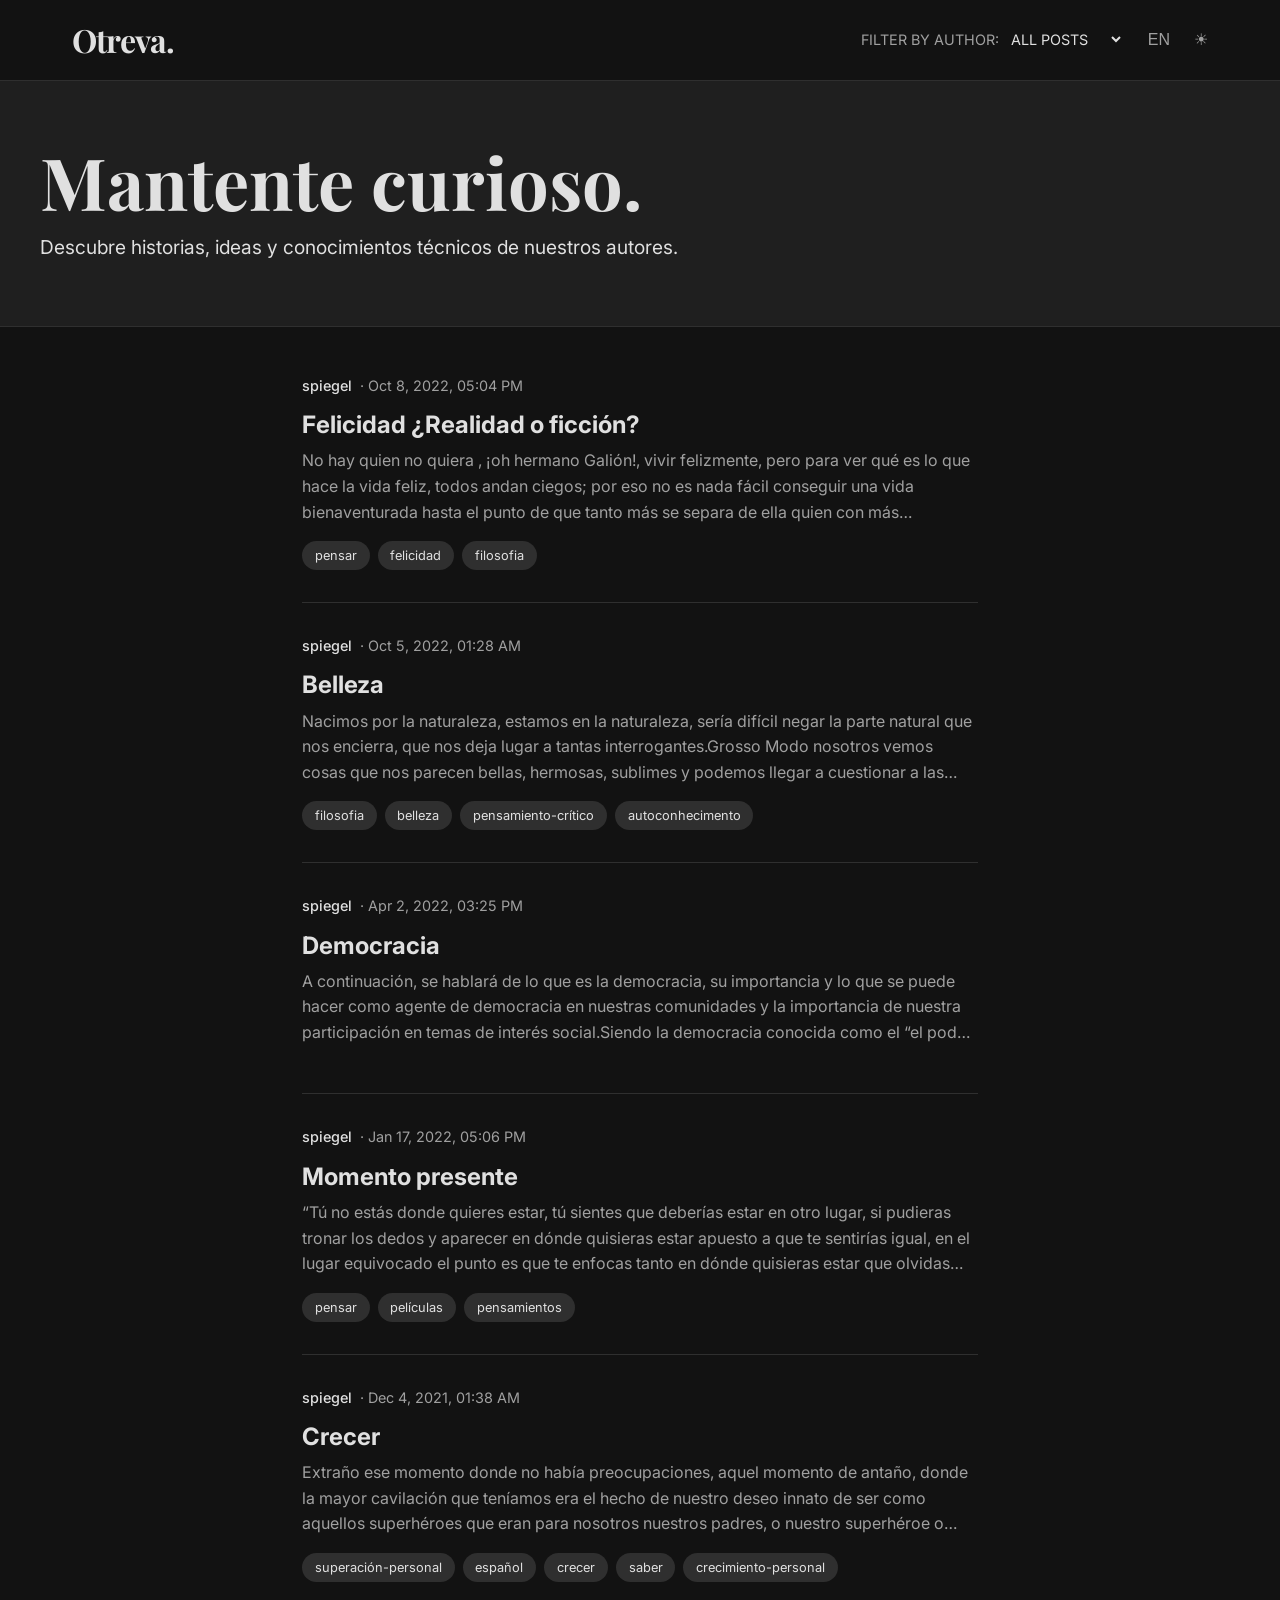
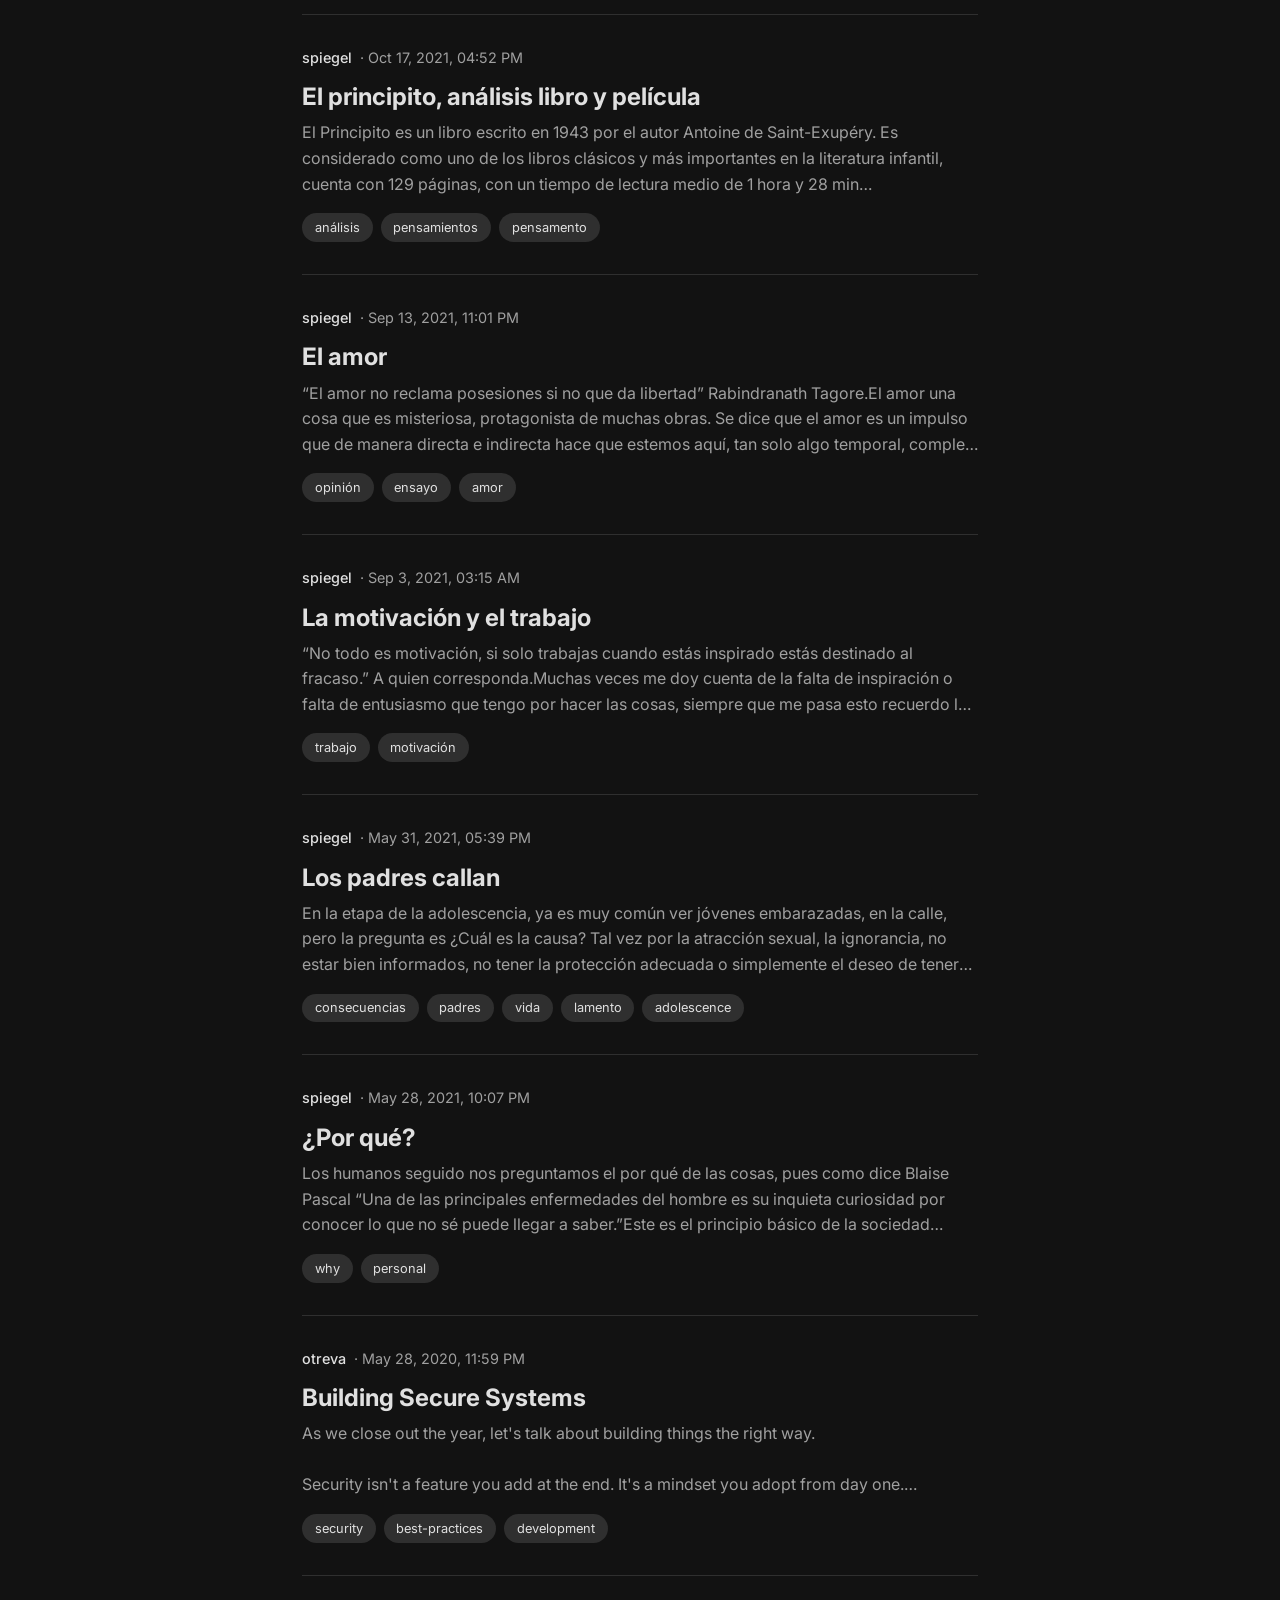
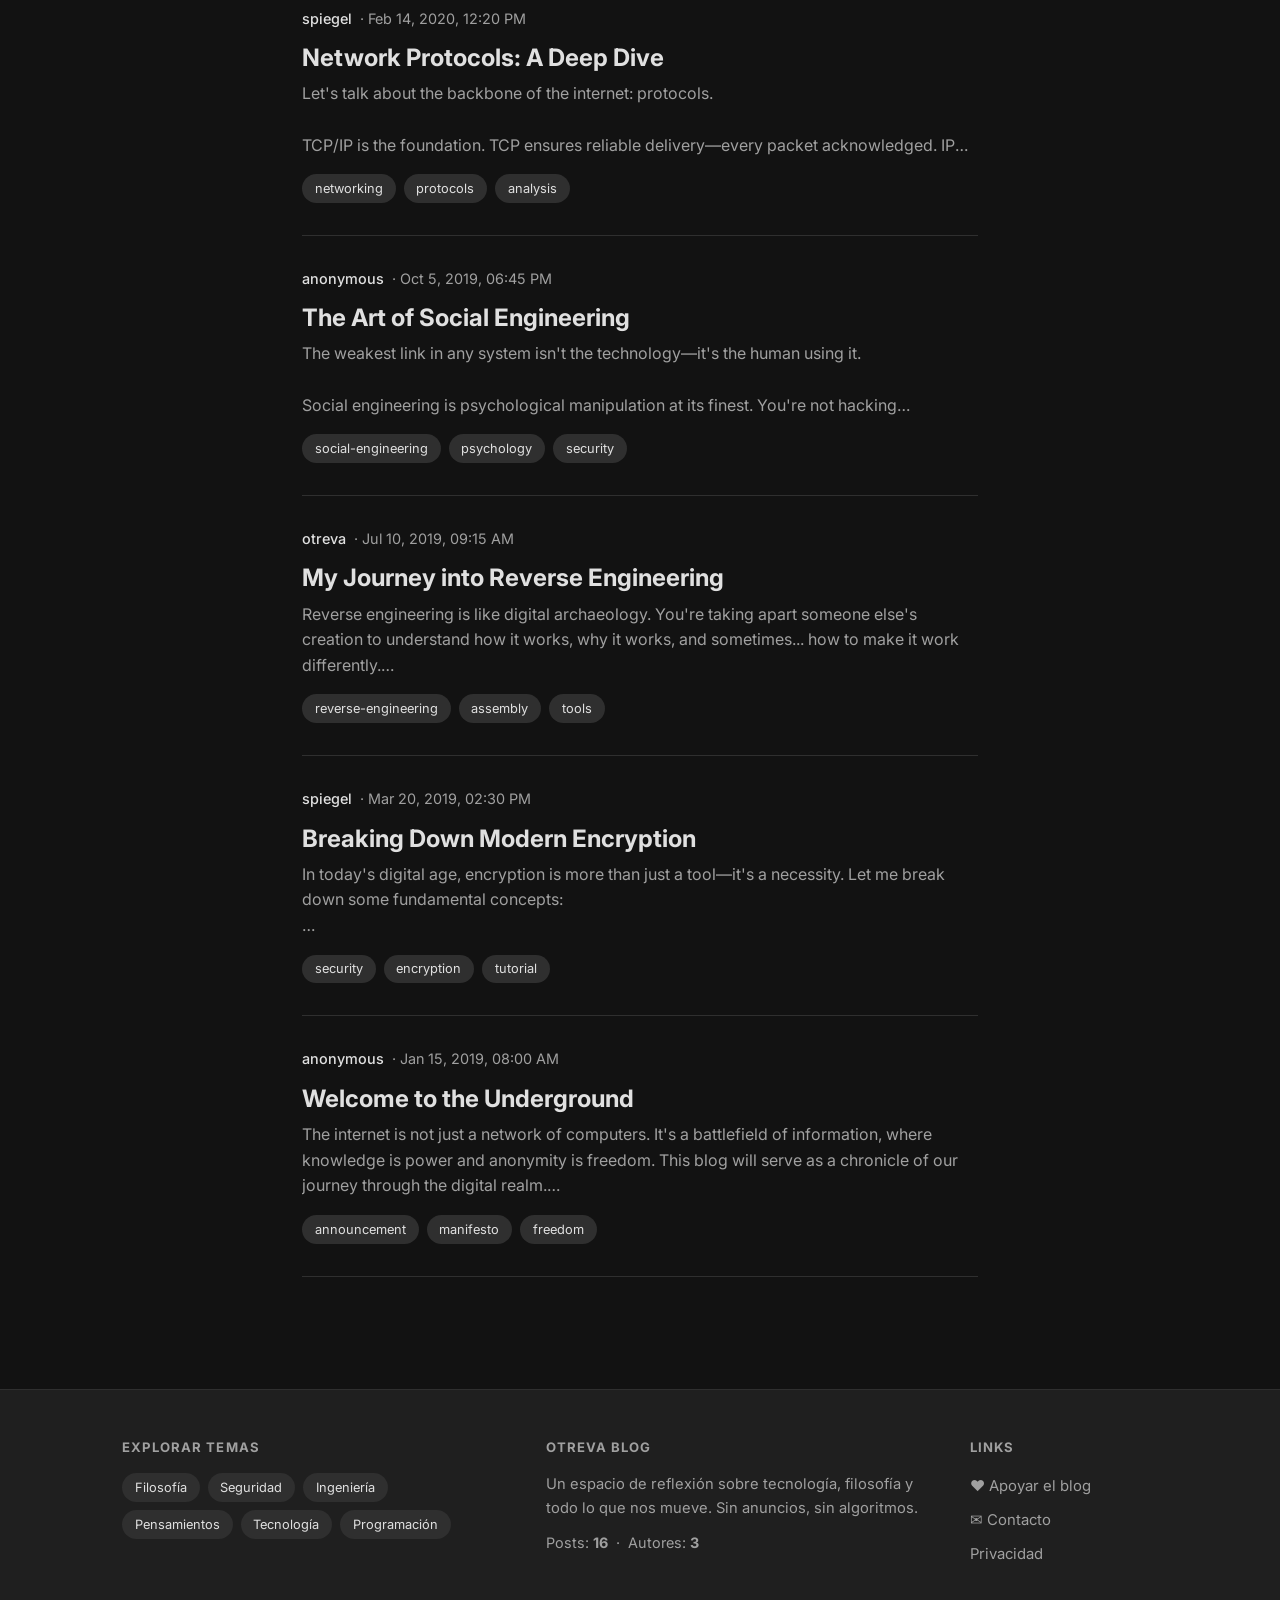
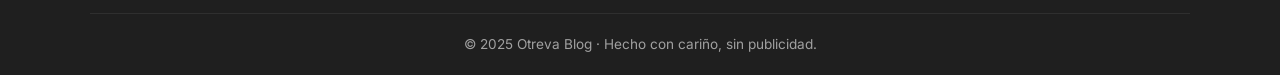
==== index.html @ 94872d6e "feat: footer layout, justify text, fix post 10 title, responsive" ====
<!DOCTYPE html>
<html lang="es" data-theme="light">
<head>
    <meta charset="UTF-8">
    <meta name="viewport" content="width=device-width, initial-scale=1.0">
    <meta name="description" content="Otreva Blog - Perspectivas sobre tecnología y filosofía">
    <title>Otreva Blog</title>
    <link rel="stylesheet" href="style.css">
    <link rel="preconnect" href="https://fonts.googleapis.com">
    <link rel="preconnect" href="https://fonts.gstatic.com" crossorigin>
    <link href="https://fonts.googleapis.com/css2?family=Inter:wght@300;400;500;600;700&family=Playfair+Display:wght@700&display=swap" rel="stylesheet">
</head>
<body>
    <!-- Header -->
    <header class="medium-header">
        <div class="header-content">
            <div class="logo">
                <a href="index.html">Otreva.</a>
            </div>
            <nav class="nav">
                <div class="filter-dropdown">
                    <label for="author-filter" class="filter-label">Ver:</label>
                    <select id="author-filter" class="author-select">
                        <option value="all">Todos</option>
                        <option value="anonymous">Anónimo</option>
                        <option value="otreva">Otreva</option>
                        <option value="spiegel">Spiegel</option>
                    </select>
                </div>
                <button id="lang-toggle" class="nav-btn lang-toggle" title="Cambiar idioma">
                    <span class="lang-text">ES</span>
                </button>
                <button id="theme-toggle" class="nav-btn theme-toggle" title="Modo claro/oscuro">
                    <span class="theme-icon">☾</span>
                </button>
            </nav>
        </div>
    </header>

    <!-- Hero -->
    <div class="hero-section">
        <h1>Mantente curioso.</h1>
        <p>Descubre historias, ideas y conocimientos técnicos de nuestros autores.</p>
    </div>

    <!-- Main: solo la lista de posts, centrada -->
    <main class="posts-wrapper">
        <div id="posts-container" class="posts">
            <!-- Posts loaded dynamically -->
        </div>
    </main>

    <!-- Footer reactivo con todo lo del sidebar -->
    <footer class="site-footer">
        <div class="site-footer-inner">

            <!-- Columna: Temas -->
            <div class="footer-col">
                <h4>Explorar temas</h4>
                <div class="tags-cloud">
                    <span class="tag-pill">Filosofía</span>
                    <span class="tag-pill">Seguridad</span>
                    <span class="tag-pill">Ingeniería</span>
                    <span class="tag-pill">Pensamientos</span>
                    <span class="tag-pill">Tecnología</span>
                    <span class="tag-pill">Programación</span>
                </div>
            </div>

            <!-- Columna: Blog -->
            <div class="footer-col">
                <h4>Otreva Blog</h4>
                <p class="footer-desc">Un espacio de reflexión sobre tecnología, filosofía y todo lo que nos mueve. Sin anuncios, sin algoritmos.</p>
                <p class="footer-stat">Posts: <strong id="post-count">16</strong> &nbsp;·&nbsp; Autores: <strong>3</strong></p>
            </div>

            <!-- Columna: Enlaces -->
            <div class="footer-col">
                <h4>Links</h4>
                <ul class="footer-links">
                    <li><a href="donations.html">❤️ Apoyar el blog</a></li>
                    <li><a href="mailto:contact@otreva.net">✉ Contacto</a></li>
                    <li><a href="#">Privacidad</a></li>
                </ul>
            </div>
        </div>

        <div class="site-footer-bottom">
            <p>© 2025 Otreva Blog · Hecho con cariño, sin publicidad.</p>
        </div>
    </footer>

    <script src="app.js"></script>
</body>
</html>
---- style.css ----
/* ==========================================
 * OTREVA BLOG - Medium Style Design 
 * ========================================== */

:root {
    /* Light Theme (Default) */
    --bg-color: #ffffff;
    --text-color: #242424;
    --text-secondary: #6B6B6B;
    --border-color: #F2F2F2;
    --header-bg: #ffffff;
    --primary-color: #1a8917; /* Medium-like primary green */
    --primary-hover: #156d12;
    --card-bg: #ffffff;
    --gray-bg: #FAFAFA;
    --tag-bg: #F2F2F2;
    
    font-family: 'Inter', -apple-system, BlinkMacSystemFont, "Segoe UI", Roboto, Helvetica, Arial, sans-serif;
    font-size: 16px;
    line-height: 1.5;
}

[data-theme="dark"] {
    /* Dark Theme */
    --bg-color: #121212;
    --text-color: #E0E0E0;
    --text-secondary: #A0A0A0;
    --border-color: #2F2F2F;
    --header-bg: #121212;
    --primary-color: #1DB954; 
    --primary-hover: #1ED760;
    --card-bg: #1A1A1A;
    --gray-bg: #1F1F1F;
    --tag-bg: #2F2F2F;
}

* {
    box-sizing: border-box;
    margin: 0;
    padding: 0;
}

body {
    background-color: var(--bg-color);
    color: var(--text-color);
    transition: background-color 0.3s, color 0.3s;
    min-height: 100vh;
}

a {
    color: inherit;
    text-decoration: none;
}

/* ================= Header ================= */
.medium-header {
    background-color: var(--header-bg);
    border-bottom: 1px solid var(--border-color);
    position: sticky;
    top: 0;
    z-index: 100;
}

.header-content {
    max-width: 1200px;
    margin: 0 auto;
    padding: 1rem 2rem;
    display: flex;
    justify-content: space-between;
    align-items: center;
}

.logo a {
    font-family: 'Playfair Display', serif;
    font-weight: 700;
    font-size: 2rem;
    letter-spacing: -1px;
}

.nav {
    display: flex;
    align-items: center;
    gap: 1.5rem;
}

.filter-dropdown {
    display: flex;
    align-items: center;
    gap: 0.5rem;
}

.filter-label {
    font-size: 0.9rem;
    color: var(--text-secondary);
}

.author-select {
    border: none;
    background: transparent;
    color: var(--text-color);
    font-family: inherit;
    font-size: 0.9rem;
    cursor: pointer;
    outline: none;
}

.nav-btn {
    background: none;
    border: none;
    color: var(--text-secondary);
    cursor: pointer;
    font-size: 1rem;
}
.nav-btn:hover {
    color: var(--text-color);
}

.write-btn {
    display: none; /* Oculto: not needed on GitHub Pages */
}


/* ================= Hero Section ================= */
.hero-section {
    background-color: var(--gray-bg);
    border-bottom: 1px solid var(--border-color);
    padding: 4rem 2rem;
    text-align: left;
}

.hero-section h1 {
    max-width: 1200px;
    margin: 0 auto;
    font-family: 'Playfair Display', serif;
    font-size: 4.5rem;
    line-height: 1;
    font-weight: 700;
}

.hero-section p {
    max-width: 1200px;
    margin: 1rem auto 0;
    font-size: 1.2rem;
    color: var(--text-color);
    font-family: 'Inter', sans-serif;
}

/* ================= Main Layout ================= */
/* Lista de posts: columna única centrada, ancho Medium */
.posts-wrapper {
    max-width: 740px;
    margin: 0 auto;
    padding: 3rem 2rem;
}

/* Clase .container usada en post.html (vista individual) */
.container {
    max-width: 800px;
    margin: 0 auto;
    padding: 3rem 2rem;
}

/* ================= Posts ================= */
.posts {
    display: flex;
    flex-direction: column;
    gap: 2rem;
}

.post {
    border-bottom: 1px solid var(--border-color);
    padding-bottom: 2rem;
    transition: transform 0.2s ease;
}

.post-meta {
    display: flex;
    align-items: center;
    gap: 0.5rem;
    margin-bottom: 0.8rem;
    font-size: 0.9rem;
    color: var(--text-color);
}

.post-author {
    font-weight: 500;
}

.post-date {
    color: var(--text-secondary);
}

.post-title {
    font-size: 1.5rem;
    font-weight: 700;
    margin-bottom: 0.5rem;
    line-height: 1.3;
    cursor: pointer;
}

.post-title:hover {
    color: var(--primary-color);
}

.post-content {
    color: var(--text-secondary);
    font-size: 1rem;
    line-height: 1.6;
    margin-bottom: 1rem;
    display: -webkit-box;
    -webkit-line-clamp: 3;
    -webkit-box-orient: vertical;  
    overflow: hidden;
    word-break: break-word;
    text-align: left; /* preview no justificado: más legible en 3 líneas */
}

.post-tags {
    display: flex;
    flex-wrap: wrap;
    gap: 0.5rem;
}

.tag, .tag-pill {
    background-color: var(--tag-bg);
    color: var(--text-color);
    padding: 0.3rem 0.8rem;
    border-radius: 100px;
    font-size: 0.8rem;
    display: inline-block;
}

/* ================= Single Post View ================= */
.back-link {
    display: inline-block;
    margin-bottom: 20px;
}

.full-post {
    border: none;
    padding-left: 0;
    max-width: 680px;
    margin: 0 auto;
}

.full-post .post-content {
    margin-top: 2rem;
    font-family: 'Georgia', 'Times New Roman', serif;
    font-size: 21px;
    line-height: 1.68;
    color: rgba(0, 0, 0, 0.84);
    display: block;
    -webkit-line-clamp: unset;
    overflow: visible;
    text-align: justify;           /* texto justificado como publicación impresa */
    text-justify: inter-word;
    hyphens: auto;                 /* silabeo automático para evitar ríos de espacios */
    -webkit-hyphens: auto;
}

[data-theme="dark"] .full-post .post-content {
    color: rgba(230, 230, 230, 0.88);
}

.full-post .post-content p {
    margin-bottom: 1.75rem;
    letter-spacing: -0.003em;
    word-break: break-word;
    display: block;
}

/* Ocultar párrafos vacíos generados por líneas en blanco del texto original */
.full-post .post-content p:empty {
    display: none;
}

.full-post .post-title {
    font-family: 'Playfair Display', Georgia, serif;
    font-size: 42px;
    line-height: 1.2;
    letter-spacing: -0.02em;
    margin-bottom: 1rem;
    font-weight: 700;
}

/* ================= Sidebar ================= */
.sidebar {
    position: sticky;
    top: 5rem;
    align-self: start;
}

.sidebar-module {
    margin-bottom: 2.5rem;
}

.sidebar-module h3 {
    font-size: 1rem;
    font-weight: 600;
    margin-bottom: 1rem;
}

.tags-cloud {
    display: flex;
    flex-wrap: wrap;
    gap: 0.5rem;
}

.status-info {
    font-size: 0.95rem;
    margin-bottom: 0.5rem;
    color: var(--text-secondary);
}

.sidebar-footer {
    border-top: 1px solid var(--border-color);
    padding-top: 1.5rem;
    display: flex;
    flex-wrap: wrap;
    gap: 1rem;
    font-size: 0.85rem;
    color: var(--text-secondary);
}

.sidebar-footer a:hover {
    color: var(--text-color);
}

.sidebar-footer p {
    width: 100%;
    margin-top: 0.5rem;
}

/* ================= Site Footer (ex-sidebar) ================= */
.site-footer {
    background-color: var(--gray-bg);
    border-top: 1px solid var(--border-color);
    margin-top: 4rem;
}

.site-footer-inner {
    max-width: 1100px;
    margin: 0 auto;
    padding: 3rem 2rem;
    display: grid;
    grid-template-columns: 2fr 2fr 1fr;
    gap: 3rem;
}

.footer-col h4 {
    font-size: 0.82rem;
    font-weight: 700;
    text-transform: uppercase;
    letter-spacing: 0.08em;
    color: var(--text-secondary);
    margin-bottom: 1rem;
}

.footer-desc {
    font-size: 0.92rem;
    color: var(--text-secondary);
    line-height: 1.6;
    margin-bottom: 0.75rem;
}

.footer-stat {
    font-size: 0.9rem;
    color: var(--text-secondary);
}

.footer-links {
    list-style: none;
    display: flex;
    flex-direction: column;
    gap: 0.6rem;
}

.footer-links a {
    font-size: 0.93rem;
    color: var(--text-secondary);
    transition: color 0.2s;
}

.footer-links a:hover {
    color: var(--text-color);
}

.site-footer-bottom {
    border-top: 1px solid var(--border-color);
    padding: 1.25rem 2rem;
    text-align: center;
    font-size: 0.85rem;
    color: var(--text-secondary);
    max-width: 1100px;
    margin: 0 auto;
}

/* Responsive: todo en columna en pantallas pequeñas */
@media (max-width: 900px) {
    .site-footer-inner {
        grid-template-columns: 1fr 1fr;
    }
    .hero-section h1 {
        font-size: 3rem;
    }
    .posts-wrapper {
        padding: 2rem 1.25rem;
    }
}

@media (max-width: 580px) {
    .site-footer-inner {
        grid-template-columns: 1fr;
        gap: 2rem;
    }
    .hero-section h1 {
        font-size: 2.2rem;
    }
    .donations-hero h1 {
        font-size: 2.2rem;
    }
}

/* ================= Donations Page ================= */
.donations-hero {
    background: linear-gradient(135deg, #1a1a2e 0%, #16213e 50%, #0f3460 100%);
    padding: 5rem 2rem;
    text-align: center;
    color: white;
}

[data-theme="light"] .donations-hero {
    background: linear-gradient(135deg, #1a1a2e 0%, #16213e 50%, #0f3460 100%);
}

.donations-hero-inner {
    max-width: 600px;
    margin: 0 auto;
}

.donations-badge {
    display: inline-block;
    background: rgba(255, 165, 0, 0.2);
    color: #ffa500;
    border: 1px solid rgba(255, 165, 0, 0.4);
    padding: 0.35rem 0.9rem;
    border-radius: 100px;
    font-size: 0.85rem;
    font-weight: 600;
    letter-spacing: 0.05em;
    margin-bottom: 1.5rem;
}

.donations-hero h1 {
    font-family: 'Playfair Display', serif;
    font-size: 3.5rem;
    font-weight: 700;
    margin-bottom: 1rem;
    line-height: 1.1;
}

.donations-hero p {
    font-size: 1.15rem;
    opacity: 0.8;
    line-height: 1.6;
    max-width: 480px;
    margin: 0 auto;
}

.donations-main {
    max-width: 720px;
    margin: 0 auto;
    padding: 4rem 2rem;
}

.donation-card {
    background: var(--card-bg);
    border: 1px solid var(--border-color);
    border-radius: 16px;
    padding: 2.5rem;
    margin-bottom: 3rem;
    box-shadow: 0 4px 24px rgba(0,0,0,0.07);
}

.donation-card-header {
    text-align: center;
    margin-bottom: 2rem;
}

.btc-icon {
    width: 64px;
    height: 64px;
    background: linear-gradient(135deg, #f7931a, #f4b348);
    border-radius: 50%;
    display: flex;
    align-items: center;
    justify-content: center;
    font-size: 1.6rem;
    color: white;
    font-weight: 700;
    margin: 0 auto 1.25rem;
}

.donation-card-header h2 {
    font-size: 1.6rem;
    margin-bottom: 0.75rem;
}

.donation-description {
    color: var(--text-secondary);
    line-height: 1.65;
    font-size: 1rem;
}

.btc-label {
    display: block;
    font-size: 0.85rem;
    font-weight: 600;
    text-transform: uppercase;
    letter-spacing: 0.08em;
    color: var(--text-secondary);
    margin-bottom: 0.6rem;
}

.btc-address-section {
    margin: 2rem 0;
}

.btc-address-box {
    display: flex;
    align-items: center;
    background: var(--gray-bg);
    border: 1px solid var(--border-color);
    border-radius: 10px;
    padding: 0.75rem 1rem;
    gap: 0.75rem;
}

.btc-address {
    flex: 1;
    font-family: 'SFMono-Regular', Consolas, monospace;
    font-size: 0.82rem;
    color: var(--text-color);
    word-break: break-all;
    background: none;
    border: none;
}

.copy-btn {
    background: var(--primary-color);
    color: white;
    border: none;
    padding: 0.4rem 0.9rem;
    border-radius: 8px;
    font-size: 0.85rem;
    font-weight: 500;
    cursor: pointer;
    white-space: nowrap;
    transition: background-color 0.2s;
    font-family: inherit;
}

.copy-btn:hover {
    background: var(--primary-hover);
}

.qr-section {
    text-align: center;
    margin: 1.5rem 0;
}

.qr-label {
    font-size: 0.9rem;
    color: var(--text-secondary);
    margin-bottom: 1rem;
}

.qr-container {
    display: inline-block;
    background: white;
    border-radius: 12px;
    padding: 1rem;
    border: 1px solid var(--border-color);
}

.qr-code {
    width: 180px;
    height: 180px;
    display: block;
}

.donation-thank-you {
    background: linear-gradient(135deg, rgba(26, 137, 23, 0.08), rgba(26, 137, 23, 0.03));
    border: 1px solid rgba(26, 137, 23, 0.2);
    border-radius: 10px;
    padding: 1.25rem 1.5rem;
    margin-top: 1.5rem;
    text-align: center;
    color: var(--text-color);
    font-size: 0.95rem;
    line-height: 1.5;
}

.donations-why h2 {
    font-family: 'Playfair Display', serif;
    font-size: 2rem;
    margin-bottom: 1.5rem;
    text-align: center;
}

.why-grid {
    display: grid;
    grid-template-columns: repeat(3, 1fr);
    gap: 1.5rem;
}

.why-card {
    background: var(--card-bg);
    border: 1px solid var(--border-color);
    border-radius: 12px;
    padding: 1.5rem;
    text-align: center;
}

.why-icon {
    font-size: 2rem;
    display: block;
    margin-bottom: 0.75rem;
}

.why-card h3 {
    font-size: 1rem;
    font-weight: 600;
    margin-bottom: 0.5rem;
}

.why-card p {
    font-size: 0.9rem;
    color: var(--text-secondary);
    line-height: 1.55;
}

.donations-footer {
    text-align: center;
    padding: 2rem;
    font-size: 0.9rem;
    color: var(--text-secondary);
    border-top: 1px solid var(--border-color);
}

.donations-footer a {
    text-decoration: underline;
}

@media (max-width: 640px) {
    .why-grid {
        grid-template-columns: 1fr;
    }
    .donations-hero h1 {
        font-size: 2.5rem;
    }
    .btc-address {
        font-size: 0.7rem;
    }
}
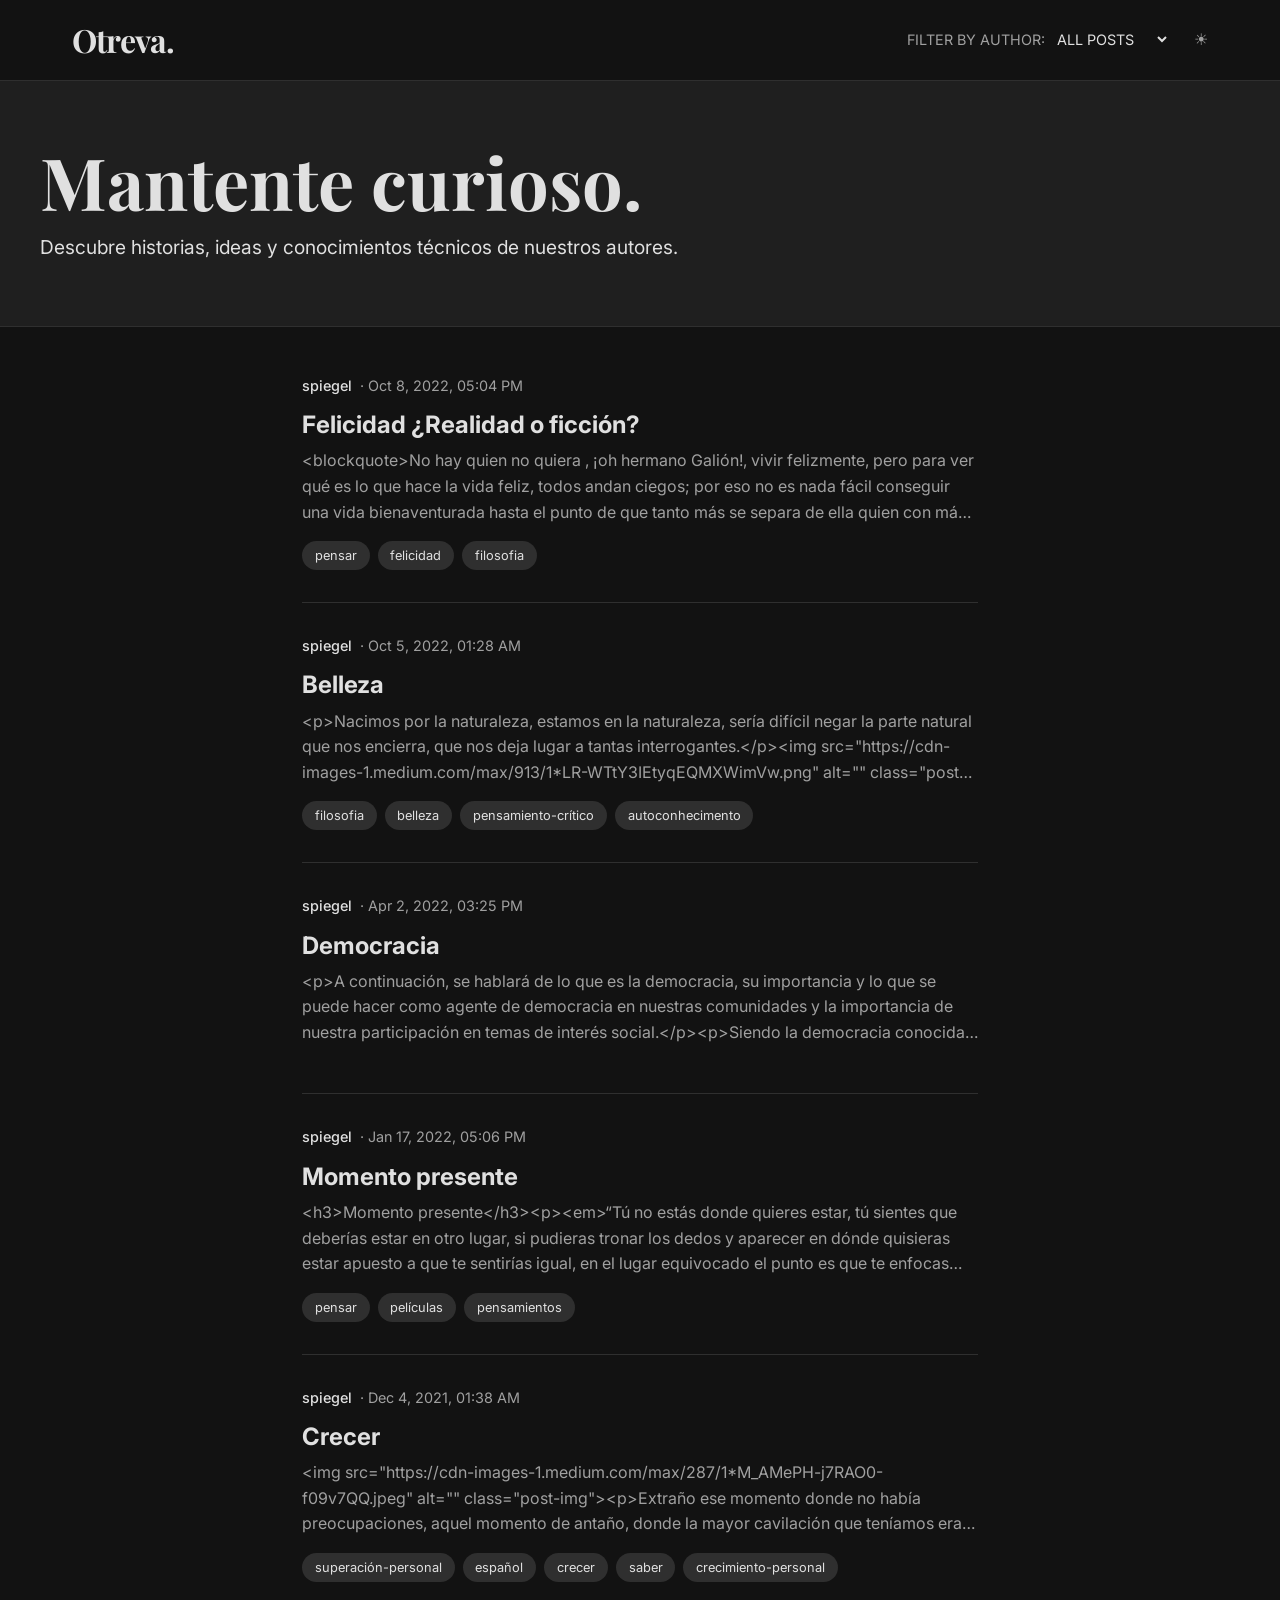
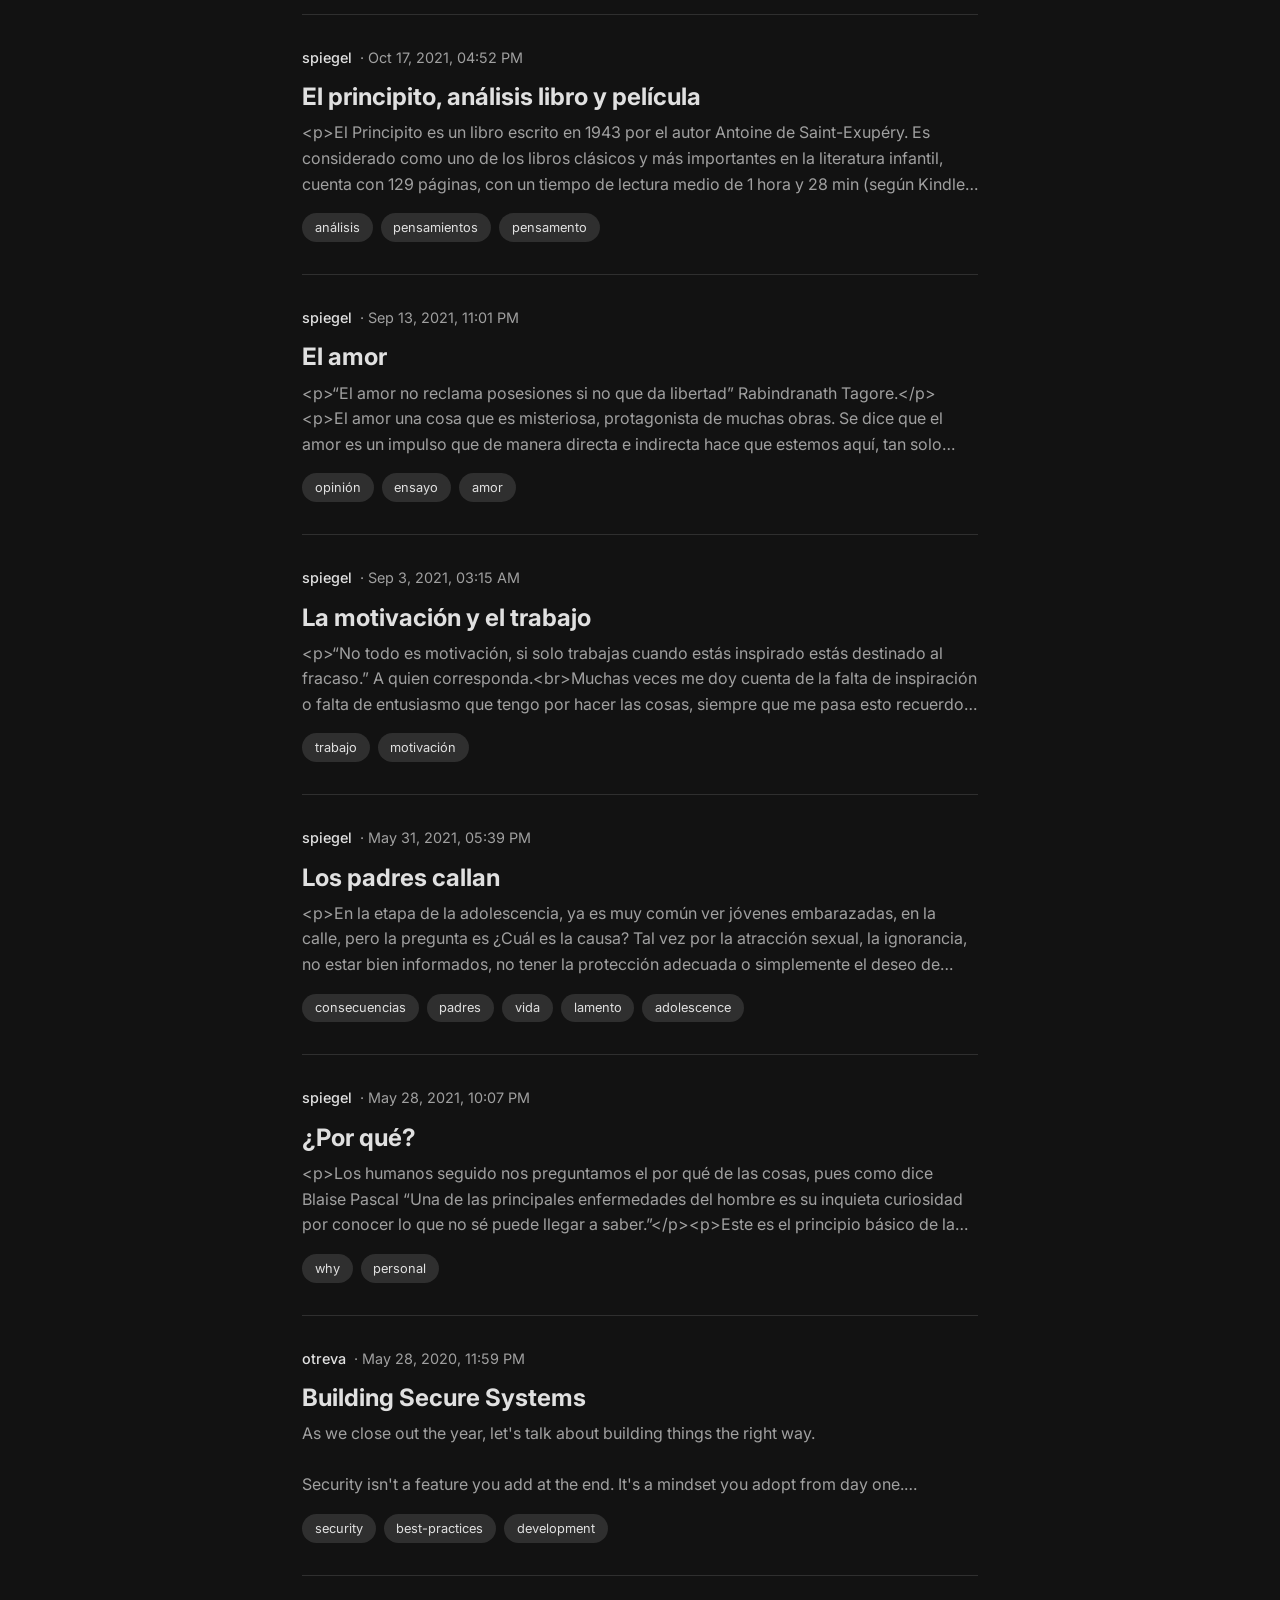
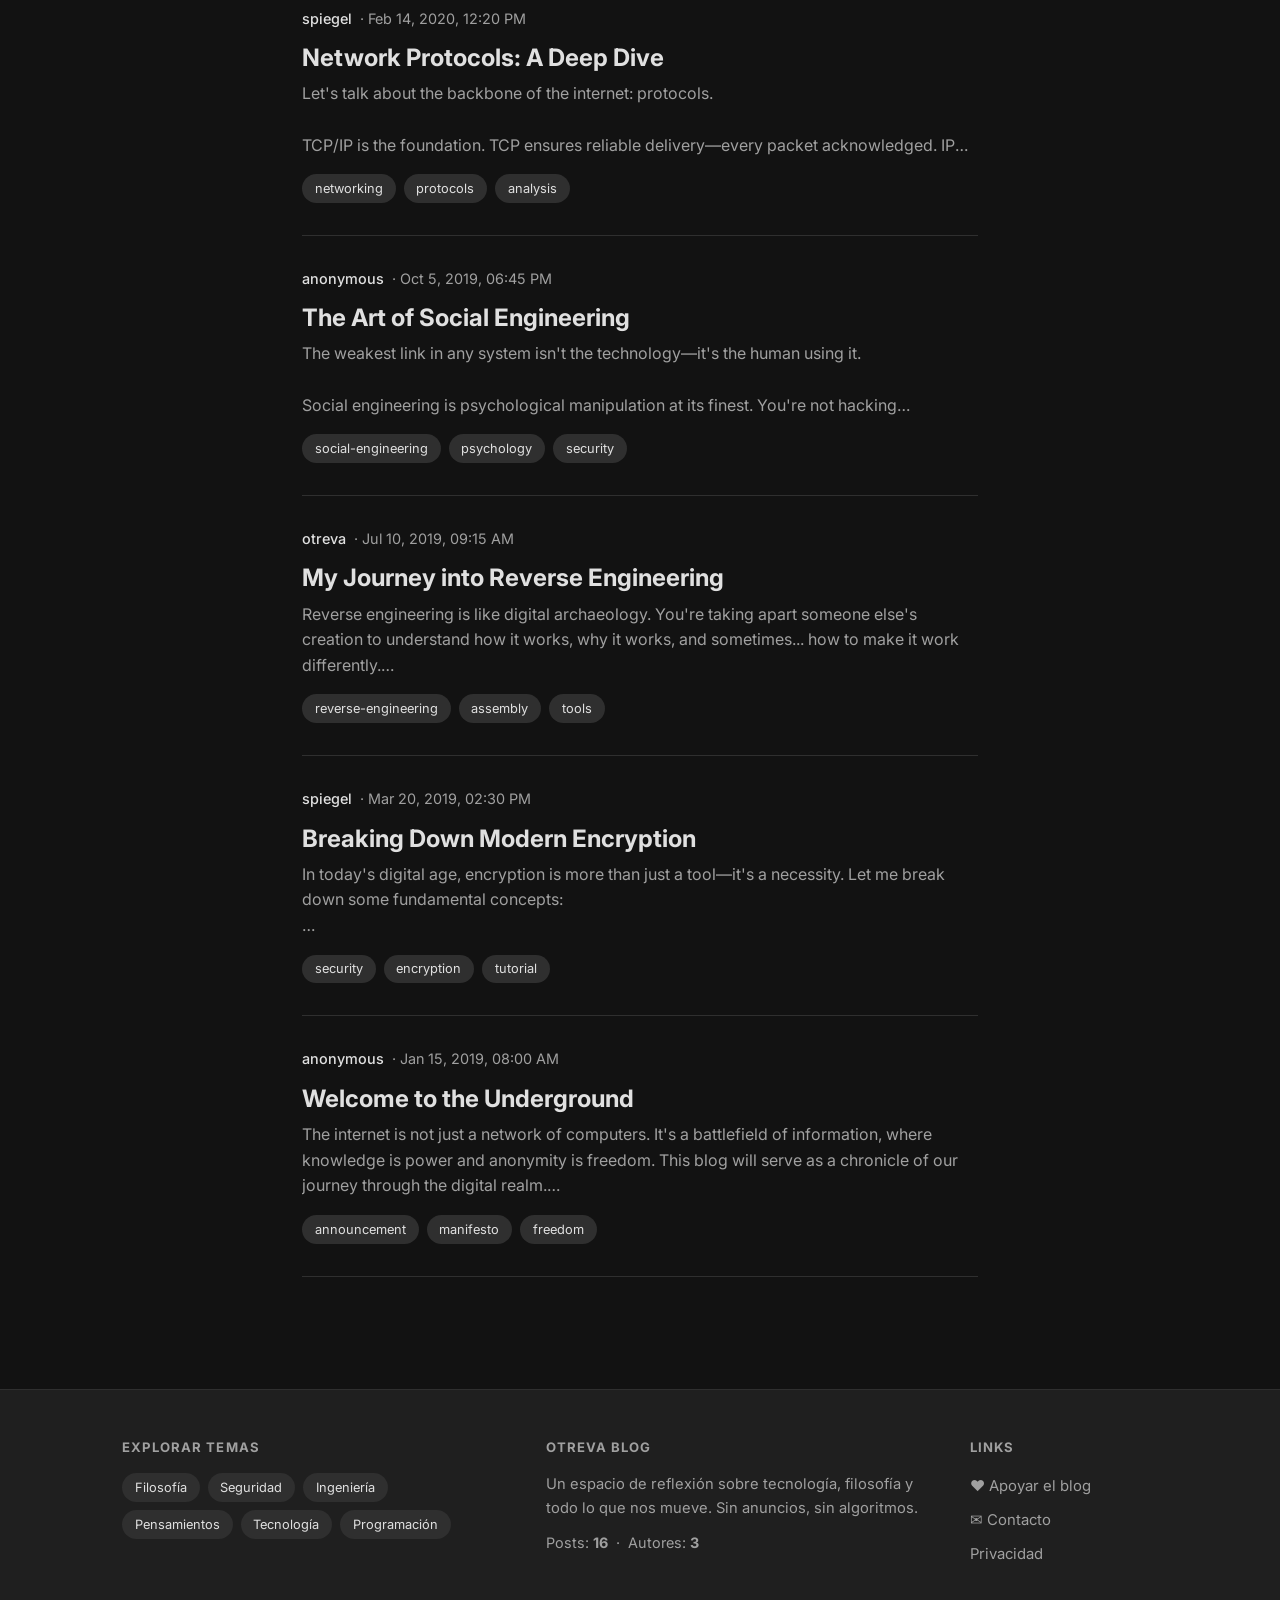
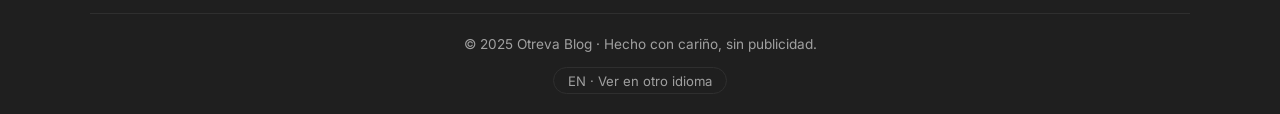
==== commit ec4b5463: "feat: rich HTML posts, blockquotes, images, footer lang btn, paragraph spacing" ====
--- a/index.html
+++ b/index.html
@@ -1,5 +1,6 @@
 <!DOCTYPE html>
 <html lang="es" data-theme="light">
+
 <head>
     <meta charset="UTF-8">
     <meta name="viewport" content="width=device-width, initial-scale=1.0">
@@ -8,8 +9,11 @@
     <link rel="stylesheet" href="style.css">
     <link rel="preconnect" href="https://fonts.googleapis.com">
     <link rel="preconnect" href="https://fonts.gstatic.com" crossorigin>
-    <link href="https://fonts.googleapis.com/css2?family=Inter:wght@300;400;500;600;700&family=Playfair+Display:wght@700&display=swap" rel="stylesheet">
+    <link
+        href="https://fonts.googleapis.com/css2?family=Inter:wght@300;400;500;600;700&family=Playfair+Display:wght@700&display=swap"
+        rel="stylesheet">
 </head>
+
 <body>
     <!-- Header -->
     <header class="medium-header">
@@ -27,9 +31,6 @@
                         <option value="spiegel">Spiegel</option>
                     </select>
                 </div>
-                <button id="lang-toggle" class="nav-btn lang-toggle" title="Cambiar idioma">
-                    <span class="lang-text">ES</span>
-                </button>
                 <button id="theme-toggle" class="nav-btn theme-toggle" title="Modo claro/oscuro">
                     <span class="theme-icon">☾</span>
                 </button>
@@ -70,8 +71,10 @@
             <!-- Columna: Blog -->
             <div class="footer-col">
                 <h4>Otreva Blog</h4>
-                <p class="footer-desc">Un espacio de reflexión sobre tecnología, filosofía y todo lo que nos mueve. Sin anuncios, sin algoritmos.</p>
-                <p class="footer-stat">Posts: <strong id="post-count">16</strong> &nbsp;·&nbsp; Autores: <strong>3</strong></p>
+                <p class="footer-desc">Un espacio de reflexión sobre tecnología, filosofía y todo lo que nos mueve. Sin
+                    anuncios, sin algoritmos.</p>
+                <p class="footer-stat">Posts: <strong id="post-count">16</strong> &nbsp;·&nbsp; Autores:
+                    <strong>3</strong></p>
             </div>
 
             <!-- Columna: Enlaces -->
@@ -87,9 +90,13 @@
 
         <div class="site-footer-bottom">
             <p>© 2025 Otreva Blog · Hecho con cariño, sin publicidad.</p>
+            <button id="lang-toggle" class="footer-lang-btn lang-toggle" title="Switch to English">
+                <span class="lang-text">ES</span> · Ver en otro idioma
+            </button>
         </div>
     </footer>
 
     <script src="app.js"></script>
 </body>
+
 </html>
--- a/style.css
+++ b/style.css
@@ -243,18 +243,37 @@
     margin: 0 auto;
 }
 
+/* Imagen de portada */
+.post-cover {
+    width: 100%;
+    max-height: 420px;
+    object-fit: cover;
+    border-radius: 6px;
+    margin-bottom: 2.5rem;
+    display: block;
+}
+
+.full-post .post-title {
+    font-family: 'Playfair Display', Georgia, serif;
+    font-size: 2.6rem;
+    line-height: 1.2;
+    letter-spacing: -0.02em;
+    margin-bottom: 0.75rem;
+    font-weight: 700;
+}
+
 .full-post .post-content {
-    margin-top: 2rem;
+    margin-top: 2.5rem;
     font-family: 'Georgia', 'Times New Roman', serif;
-    font-size: 21px;
-    line-height: 1.68;
+    font-size: 20px;
+    line-height: 1.85;
     color: rgba(0, 0, 0, 0.84);
     display: block;
     -webkit-line-clamp: unset;
     overflow: visible;
-    text-align: justify;           /* texto justificado como publicación impresa */
+    text-align: justify;
     text-justify: inter-word;
-    hyphens: auto;                 /* silabeo automático para evitar ríos de espacios */
+    hyphens: auto;
     -webkit-hyphens: auto;
 }
 
@@ -262,26 +281,84 @@
     color: rgba(230, 230, 230, 0.88);
 }
 
+/* Párrafos con espacio generoso y claramente visible */
 .full-post .post-content p {
-    margin-bottom: 1.75rem;
-    letter-spacing: -0.003em;
+    margin-top: 0;
+    margin-bottom: 2em;
+    display: block;
     word-break: break-word;
-    display: block;
-}
-
-/* Ocultar párrafos vacíos generados por líneas en blanco del texto original */
+}
+
 .full-post .post-content p:empty {
     display: none;
 }
 
-.full-post .post-title {
+/* Imágenes dentro del artículo */
+.full-post .post-content .post-img,
+.full-post .post-content img {
+    max-width: 100%;
+    height: auto;
+    border-radius: 6px;
+    margin: 2rem auto;
+    display: block;
+}
+
+/* Blockquote estilo Medium: línea izquierda + cursiva */
+.full-post .post-content blockquote {
+    border-left: 3px solid var(--text-color);
+    margin: 2.5rem 0;
+    padding: 0.25rem 0 0.25rem 1.5rem;
+    font-style: italic;
+    color: var(--text-secondary);
+    font-size: 1.15em;
+    line-height: 1.75;
+    text-align: left;
+}
+
+.full-post .post-content blockquote p {
+    margin-bottom: 0.4em;
+}
+
+/* Subtítulos dentro del post */
+.full-post .post-content h2,
+.full-post .post-content h3,
+.full-post .post-content h4 {
     font-family: 'Playfair Display', Georgia, serif;
-    font-size: 42px;
-    line-height: 1.2;
-    letter-spacing: -0.02em;
-    margin-bottom: 1rem;
-    font-weight: 700;
-}
+    margin-top: 2.5rem;
+    margin-bottom: 0.75rem;
+    line-height: 1.3;
+    text-align: left;
+}
+
+.full-post .post-content h2 { font-size: 1.6rem; }
+.full-post .post-content h3 { font-size: 1.3rem; }
+
+/* HR separador */
+.full-post .post-content hr {
+    border: none;
+    border-top: 1px solid var(--border-color);
+    margin: 3rem 0;
+}
+
+/* Listas */
+.full-post .post-content ul,
+.full-post .post-content ol {
+    padding-left: 1.75rem;
+    margin-bottom: 2em;
+}
+
+.full-post .post-content li {
+    margin-bottom: 0.6em;
+    line-height: 1.7;
+}
+
+/* Tags al final del post */
+.post-tags-footer {
+    margin-top: 3rem;
+    padding-top: 2rem;
+    border-top: 1px solid var(--border-color);
+}
+
 
 /* ================= Sidebar ================= */
 .sidebar {
@@ -394,6 +471,25 @@
     max-width: 1100px;
     margin: 0 auto;
 }
+
+.footer-lang-btn {
+    background: none;
+    border: 1px solid var(--border-color);
+    border-radius: 20px;
+    color: var(--text-secondary);
+    cursor: pointer;
+    font-family: inherit;
+    font-size: 0.82rem;
+    margin-top: 0.75rem;
+    padding: 0.3rem 0.9rem;
+    transition: all 0.2s;
+}
+
+.footer-lang-btn:hover {
+    background: var(--gray-bg);
+    color: var(--text-color);
+}
+
 
 /* Responsive: todo en columna en pantallas pequeñas */
 @media (max-width: 900px) {
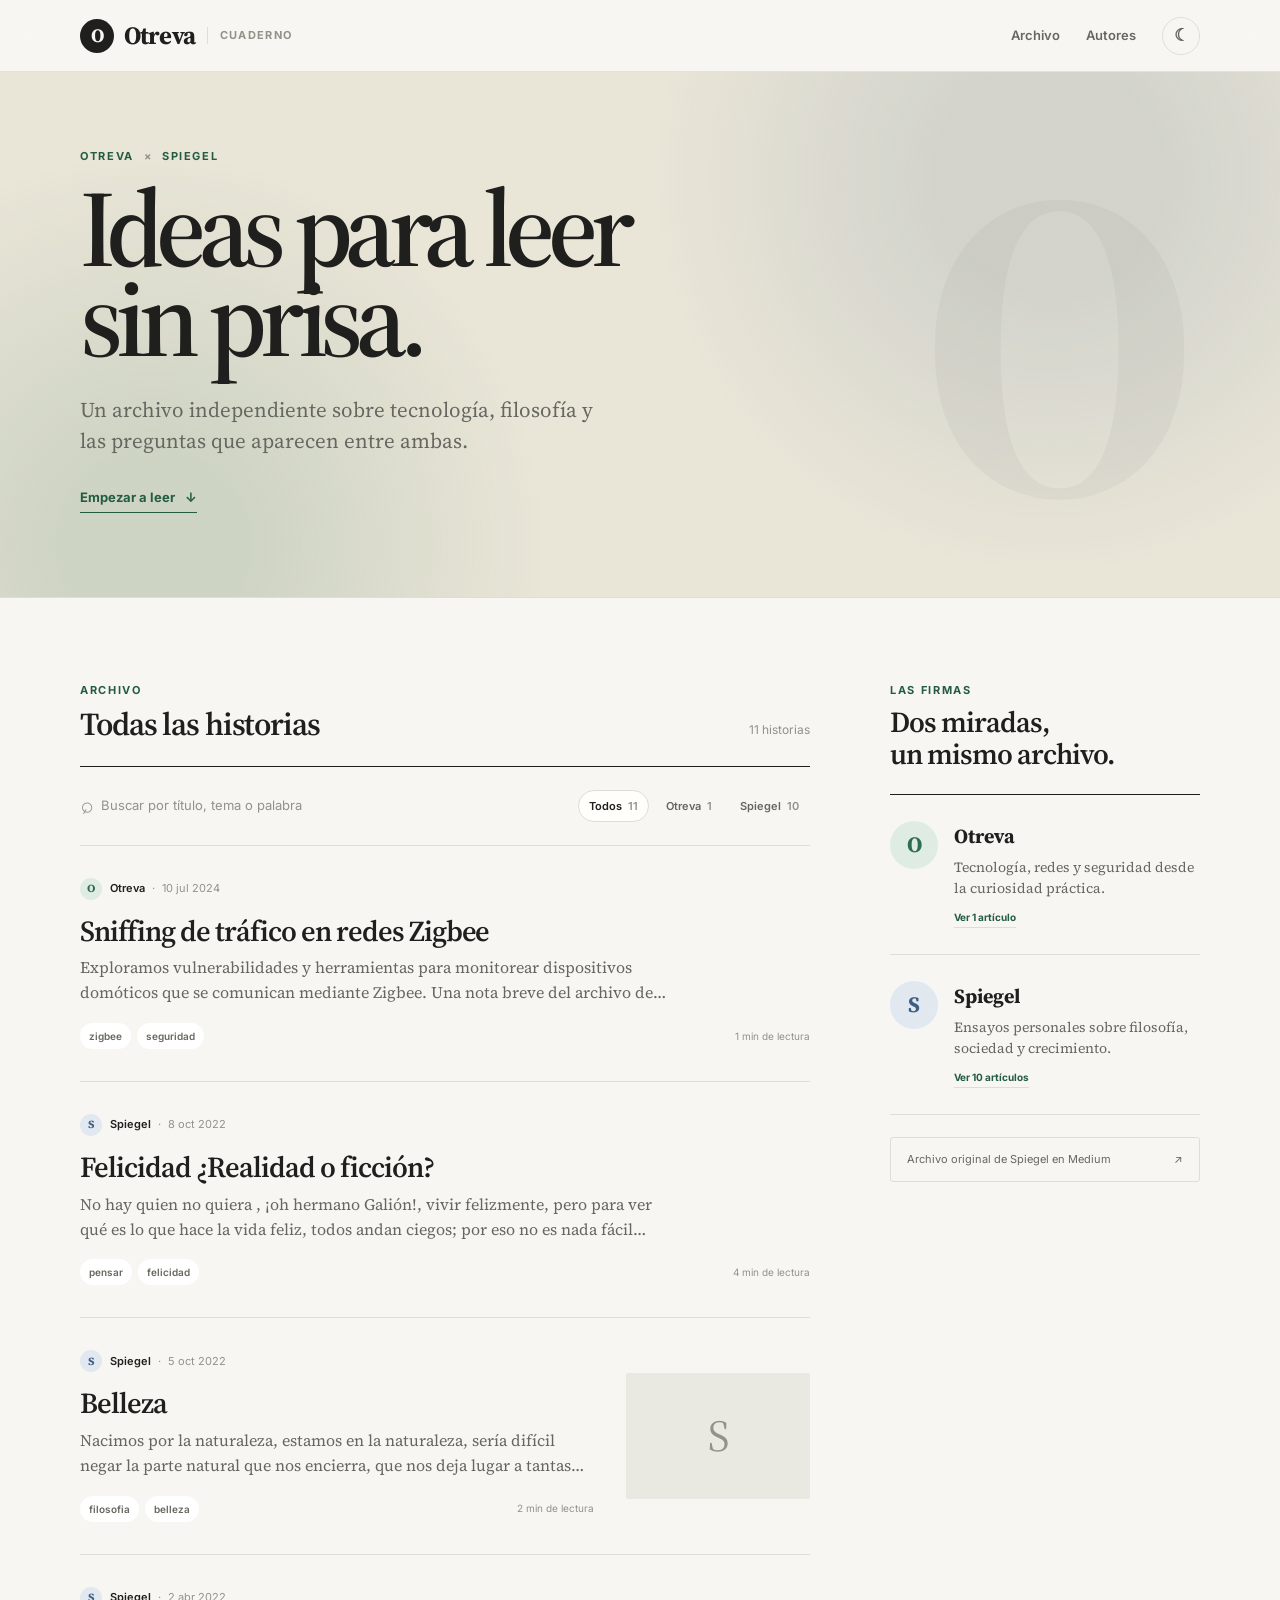
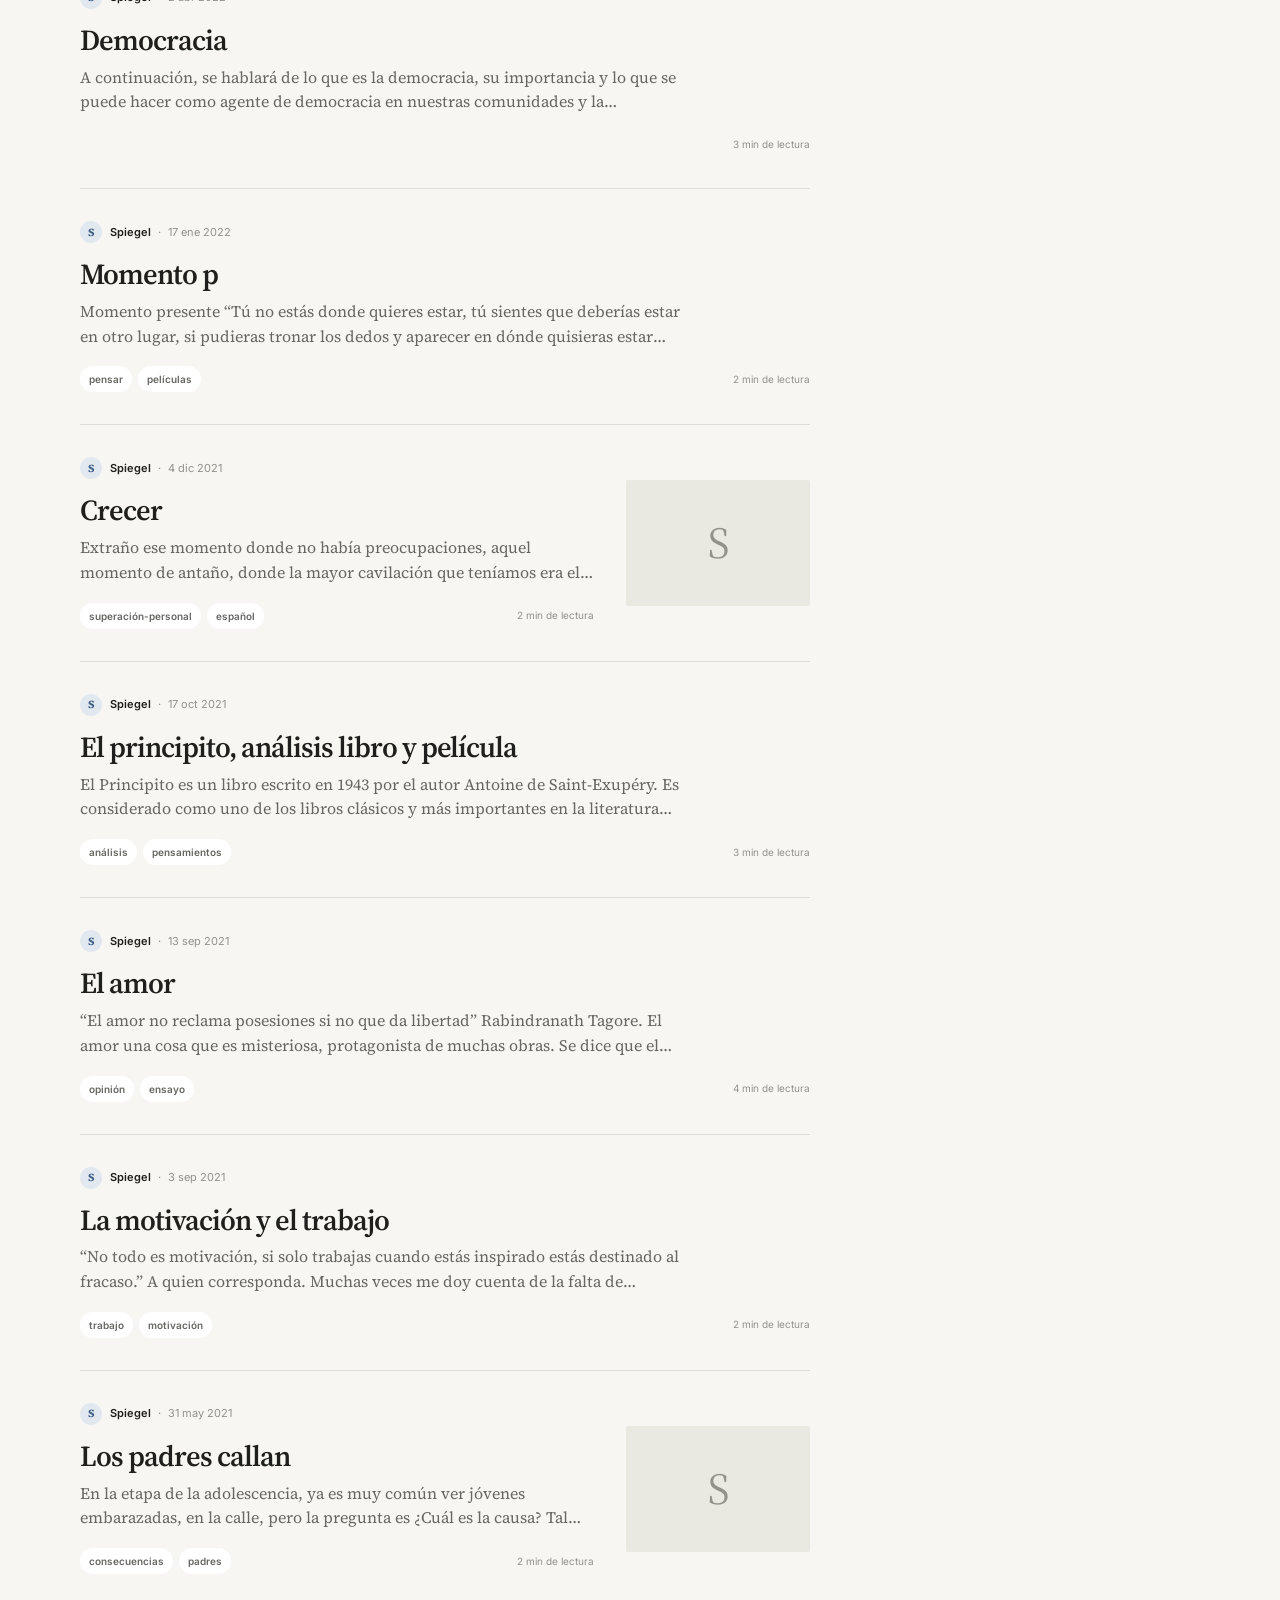
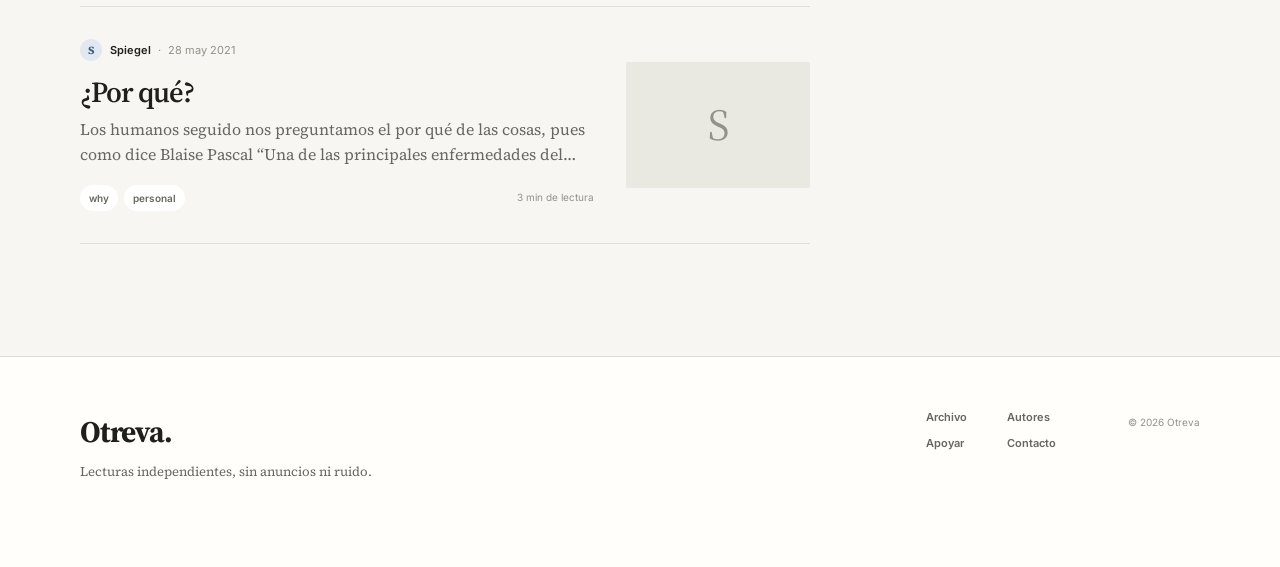
==== commit 7e65bafa: "feat: rebuild blog with a Medium-inspired reading experience" ====
--- a/index.html
+++ b/index.html
@@ -1,102 +1,134 @@
-<!DOCTYPE html>
+<!doctype html>
 <html lang="es" data-theme="light">
+<head>
+    <meta charset="utf-8">
+    <meta name="viewport" content="width=device-width, initial-scale=1">
+    <meta name="description" content="Otreva es un cuaderno independiente de tecnología, filosofía y pensamiento escrito por Otreva y Spiegel.">
+    <meta name="theme-color" content="#f7f6f2">
+    <meta property="og:type" content="website">
+    <meta property="og:title" content="Otreva — Tecnología, filosofía y pensamiento">
+    <meta property="og:description" content="Dos autores. Ideas para leer sin prisa.">
+    <title>Otreva — Tecnología, filosofía y pensamiento</title>
 
-<head>
-    <meta charset="UTF-8">
-    <meta name="viewport" content="width=device-width, initial-scale=1.0">
-    <meta name="description" content="Otreva Blog - Perspectivas sobre tecnología y filosofía">
-    <title>Otreva Blog</title>
-    <link rel="stylesheet" href="style.css">
     <link rel="preconnect" href="https://fonts.googleapis.com">
     <link rel="preconnect" href="https://fonts.gstatic.com" crossorigin>
-    <link
-        href="https://fonts.googleapis.com/css2?family=Inter:wght@300;400;500;600;700&family=Playfair+Display:wght@700&display=swap"
-        rel="stylesheet">
+    <link href="https://fonts.googleapis.com/css2?family=Inter:wght@400;500;600;700&family=Source+Serif+4:opsz,wght@8..60,400;8..60,600;8..60,700&display=swap" rel="stylesheet">
+    <link rel="icon" href="favicon.svg" type="image/svg+xml">
+    <link rel="stylesheet" href="style.css?v=20260824">
+    <script src="app.js?v=20260824-2" defer></script>
 </head>
+<body>
+    <a class="skip-link" href="#archivo">Saltar a los artículos</a>
 
-<body>
-    <!-- Header -->
-    <header class="medium-header">
-        <div class="header-content">
-            <div class="logo">
-                <a href="index.html">Otreva.</a>
-            </div>
-            <nav class="nav">
-                <div class="filter-dropdown">
-                    <label for="author-filter" class="filter-label">Ver:</label>
-                    <select id="author-filter" class="author-select">
-                        <option value="all">Todos</option>
-                        <option value="anonymous">Anónimo</option>
-                        <option value="otreva">Otreva</option>
-                        <option value="spiegel">Spiegel</option>
-                    </select>
-                </div>
-                <button id="theme-toggle" class="nav-btn theme-toggle" title="Modo claro/oscuro">
-                    <span class="theme-icon">☾</span>
+    <header class="site-header">
+        <div class="header-inner">
+            <a class="brand" href="index.html" aria-label="Otreva, inicio">
+                <span class="brand-mark" aria-hidden="true">O</span>
+                <span class="brand-name">Otreva</span>
+                <span class="brand-edition">Cuaderno</span>
+            </a>
+
+            <nav class="header-nav" aria-label="Navegación principal">
+                <a href="#archivo">Archivo</a>
+                <a href="#autores">Autores</a>
+                <button class="icon-button theme-toggle" id="theme-toggle" type="button" aria-label="Activar modo oscuro" aria-pressed="false">
+                    <span class="theme-icon" aria-hidden="true">☾</span>
                 </button>
             </nav>
         </div>
     </header>
 
-    <!-- Hero -->
-    <div class="hero-section">
-        <h1>Mantente curioso.</h1>
-        <p>Descubre historias, ideas y conocimientos técnicos de nuestros autores.</p>
-    </div>
+    <main>
+        <section class="hero" aria-labelledby="hero-title">
+            <div class="hero-inner">
+                <p class="eyebrow">Otreva <span aria-hidden="true">×</span> Spiegel</p>
+                <h1 id="hero-title">Ideas para leer<br>sin prisa.</h1>
+                <p class="hero-copy">Un archivo independiente sobre tecnología, filosofía y las preguntas que aparecen entre ambas.</p>
+                <a class="text-link hero-link" href="#archivo">Empezar a leer <span aria-hidden="true">↓</span></a>
+            </div>
+        </section>
 
-    <!-- Main: solo la lista de posts, centrada -->
-    <main class="posts-wrapper">
-        <div id="posts-container" class="posts">
-            <!-- Posts loaded dynamically -->
+        <div class="editorial-layout">
+            <section class="archive" id="archivo" aria-labelledby="archive-title">
+                <div class="section-heading">
+                    <div>
+                        <p class="section-kicker">Archivo</p>
+                        <h2 id="archive-title">Todas las historias</h2>
+                    </div>
+                    <p class="results-count" id="results-count" aria-live="polite">Cargando…</p>
+                </div>
+
+                <div class="archive-tools" aria-label="Buscar y filtrar artículos">
+                    <label class="search-box" for="post-search">
+                        <span class="search-icon" aria-hidden="true">⌕</span>
+                        <span class="sr-only">Buscar en el archivo</span>
+                        <input id="post-search" type="search" placeholder="Buscar por título, tema o palabra" autocomplete="off">
+                    </label>
+
+                    <div class="filter-list" role="group" aria-label="Filtrar por autor">
+                        <button class="filter-chip is-active" type="button" data-author="all" aria-pressed="true">Todos <span data-count="all"></span></button>
+                        <button class="filter-chip" type="button" data-author="otreva" aria-pressed="false">Otreva <span data-count="otreva"></span></button>
+                        <button class="filter-chip" type="button" data-author="spiegel" aria-pressed="false">Spiegel <span data-count="spiegel"></span></button>
+                    </div>
+                </div>
+
+                <div class="stories" id="posts-container" aria-busy="true">
+                    <article class="story-skeleton" aria-label="Cargando artículo"></article>
+                    <article class="story-skeleton" aria-label="Cargando artículo"></article>
+                    <article class="story-skeleton" aria-label="Cargando artículo"></article>
+                </div>
+            </section>
+
+            <aside class="authors" id="autores" aria-labelledby="authors-title">
+                <div class="aside-heading">
+                    <p class="section-kicker">Las firmas</p>
+                    <h2 id="authors-title">Dos miradas,<br>un mismo archivo.</h2>
+                </div>
+
+                <article class="author-profile author-otreva">
+                    <div class="author-avatar" aria-hidden="true">O</div>
+                    <div>
+                        <h3>Otreva</h3>
+                        <p>Tecnología, redes y seguridad desde la curiosidad práctica.</p>
+                        <button class="author-filter-link" type="button" data-author-target="otreva">Ver <span data-author-total="otreva">0</span> artículo</button>
+                    </div>
+                </article>
+
+                <article class="author-profile author-spiegel">
+                    <div class="author-avatar" aria-hidden="true">S</div>
+                    <div>
+                        <h3>Spiegel</h3>
+                        <p>Ensayos personales sobre filosofía, sociedad y crecimiento.</p>
+                        <button class="author-filter-link" type="button" data-author-target="spiegel">Ver <span data-author-total="spiegel">0</span> artículos</button>
+                    </div>
+                </article>
+
+                <a class="medium-source" href="https://spiegel-pablo27.medium.com/" target="_blank" rel="noopener noreferrer">
+                    <span>Archivo original de Spiegel en Medium</span>
+                    <span aria-hidden="true">↗</span>
+                </a>
+            </aside>
         </div>
     </main>
 
-    <!-- Footer reactivo con todo lo del sidebar -->
     <footer class="site-footer">
-        <div class="site-footer-inner">
-
-            <!-- Columna: Temas -->
-            <div class="footer-col">
-                <h4>Explorar temas</h4>
-                <div class="tags-cloud">
-                    <span class="tag-pill">Filosofía</span>
-                    <span class="tag-pill">Seguridad</span>
-                    <span class="tag-pill">Ingeniería</span>
-                    <span class="tag-pill">Pensamientos</span>
-                    <span class="tag-pill">Tecnología</span>
-                    <span class="tag-pill">Programación</span>
-                </div>
+        <div class="footer-inner">
+            <div>
+                <a class="footer-brand" href="index.html">Otreva.</a>
+                <p>Lecturas independientes, sin anuncios ni ruido.</p>
             </div>
-
-            <!-- Columna: Blog -->
-            <div class="footer-col">
-                <h4>Otreva Blog</h4>
-                <p class="footer-desc">Un espacio de reflexión sobre tecnología, filosofía y todo lo que nos mueve. Sin
-                    anuncios, sin algoritmos.</p>
-                <p class="footer-stat">Posts: <strong id="post-count">16</strong> &nbsp;·&nbsp; Autores:
-                    <strong>3</strong></p>
-            </div>
-
-            <!-- Columna: Enlaces -->
-            <div class="footer-col">
-                <h4>Links</h4>
-                <ul class="footer-links">
-                    <li><a href="donations.html">❤️ Apoyar el blog</a></li>
-                    <li><a href="mailto:contact@otreva.net">✉ Contacto</a></li>
-                    <li><a href="#">Privacidad</a></li>
-                </ul>
-            </div>
-        </div>
-
-        <div class="site-footer-bottom">
-            <p>© 2025 Otreva Blog · Hecho con cariño, sin publicidad.</p>
-            <button id="lang-toggle" class="footer-lang-btn lang-toggle" title="Switch to English">
-                <span class="lang-text">ES</span> · Ver en otro idioma
-            </button>
+            <nav aria-label="Enlaces de pie de página">
+                <a href="#archivo">Archivo</a>
+                <a href="#autores">Autores</a>
+                <a href="donations.html">Apoyar</a>
+                <a href="mailto:contact@otreva.net">Contacto</a>
+            </nav>
+            <p class="copyright">© <span id="current-year">2026</span> Otreva</p>
         </div>
     </footer>
 
-    <script src="app.js"></script>
+    <noscript>
+        <p class="noscript-message">Este archivo necesita JavaScript para mostrar las entradas.</p>
+    </noscript>
 </body>
-
-</html>+</html>
--- a/style.css
+++ b/style.css
@@ -1,50 +1,81 @@
-/* ==========================================
- * OTREVA BLOG - Medium Style Design 
- * ========================================== */
-
 :root {
-    /* Light Theme (Default) */
-    --bg-color: #ffffff;
-    --text-color: #242424;
-    --text-secondary: #6B6B6B;
-    --border-color: #F2F2F2;
-    --header-bg: #ffffff;
-    --primary-color: #1a8917; /* Medium-like primary green */
-    --primary-hover: #156d12;
-    --card-bg: #ffffff;
-    --gray-bg: #FAFAFA;
-    --tag-bg: #F2F2F2;
-    
-    font-family: 'Inter', -apple-system, BlinkMacSystemFont, "Segoe UI", Roboto, Helvetica, Arial, sans-serif;
+    color-scheme: light;
+    --bg: #f7f6f2;
+    --surface: #fffefa;
+    --surface-strong: #ffffff;
+    --text: #1f1f1d;
+    --text-soft: #676761;
+    --text-faint: #92928a;
+    --line: #deddd6;
+    --line-soft: #e9e8e1;
+    --accent: #245c42;
+    --accent-hover: #184330;
+    --accent-soft: #e2ece5;
+    --hero: #e9e5d7;
+    --otreva-accent: #2f6d50;
+    --otreva-soft: #dfece4;
+    --spiegel-accent: #3d5f86;
+    --spiegel-soft: #e1e8f0;
+    --shadow: 0 18px 50px rgba(38, 38, 32, 0.08);
+    --sans: "Inter", -apple-system, BlinkMacSystemFont, "Segoe UI", sans-serif;
+    --serif: "Source Serif 4", Iowan Old Style, Baskerville, Georgia, "Times New Roman", serif;
+    --header-height: 72px;
+}
+
+[data-theme="dark"] {
+    color-scheme: dark;
+    --bg: #171715;
+    --surface: #1d1d1a;
+    --surface-strong: #242421;
+    --text: #eeeDE7;
+    --text-soft: #b2b1aa;
+    --text-faint: #85857e;
+    --line: #3a3a35;
+    --line-soft: #2e2e2a;
+    --accent: #8ec4a3;
+    --accent-hover: #b0ddc0;
+    --accent-soft: #263c2e;
+    --hero: #22251f;
+    --otreva-accent: #8ec4a3;
+    --otreva-soft: #263c2e;
+    --spiegel-accent: #9cb9dc;
+    --spiegel-soft: #273445;
+    --shadow: 0 18px 50px rgba(0, 0, 0, 0.25);
+}
+
+*,
+*::before,
+*::after {
+    box-sizing: border-box;
+}
+
+html {
+    scroll-behavior: smooth;
+    scroll-padding-top: calc(var(--header-height) + 24px);
+}
+
+body {
+    margin: 0;
+    min-width: 320px;
+    min-height: 100vh;
+    background: var(--bg);
+    color: var(--text);
+    font-family: var(--sans);
     font-size: 16px;
     line-height: 1.5;
-}
-
-[data-theme="dark"] {
-    /* Dark Theme */
-    --bg-color: #121212;
-    --text-color: #E0E0E0;
-    --text-secondary: #A0A0A0;
-    --border-color: #2F2F2F;
-    --header-bg: #121212;
-    --primary-color: #1DB954; 
-    --primary-hover: #1ED760;
-    --card-bg: #1A1A1A;
-    --gray-bg: #1F1F1F;
-    --tag-bg: #2F2F2F;
-}
-
-* {
-    box-sizing: border-box;
-    margin: 0;
-    padding: 0;
-}
-
-body {
-    background-color: var(--bg-color);
-    color: var(--text-color);
-    transition: background-color 0.3s, color 0.3s;
-    min-height: 100vh;
+    text-rendering: optimizeLegibility;
+    -webkit-font-smoothing: antialiased;
+    transition: background-color 180ms ease, color 180ms ease;
+}
+
+button,
+input {
+    font: inherit;
+}
+
+button,
+a {
+    -webkit-tap-highlight-color: transparent;
 }
 
 a {
@@ -52,710 +83,1640 @@
     text-decoration: none;
 }
 
-/* ================= Header ================= */
-.medium-header {
-    background-color: var(--header-bg);
-    border-bottom: 1px solid var(--border-color);
+img {
+    max-width: 100%;
+}
+
+button {
+    color: inherit;
+}
+
+:focus-visible {
+    outline: 3px solid color-mix(in srgb, var(--accent) 45%, transparent);
+    outline-offset: 3px;
+}
+
+.sr-only {
+    position: absolute;
+    width: 1px;
+    height: 1px;
+    padding: 0;
+    margin: -1px;
+    overflow: hidden;
+    clip: rect(0, 0, 0, 0);
+    white-space: nowrap;
+    border: 0;
+}
+
+.skip-link {
+    position: fixed;
+    top: 10px;
+    left: 10px;
+    z-index: 1000;
+    padding: 10px 14px;
+    border-radius: 999px;
+    background: var(--text);
+    color: var(--bg);
+    font-size: 13px;
+    font-weight: 700;
+    transform: translateY(-150%);
+    transition: transform 150ms ease;
+}
+
+.skip-link:focus {
+    transform: translateY(0);
+}
+
+/* Header */
+.site-header {
     position: sticky;
     top: 0;
     z-index: 100;
-}
-
-.header-content {
-    max-width: 1200px;
+    height: var(--header-height);
+    border-bottom: 1px solid color-mix(in srgb, var(--line) 82%, transparent);
+    background: color-mix(in srgb, var(--bg) 88%, transparent);
+    backdrop-filter: blur(18px);
+    -webkit-backdrop-filter: blur(18px);
+}
+
+.header-inner {
+    width: min(1120px, calc(100% - 40px));
+    height: 100%;
     margin: 0 auto;
-    padding: 1rem 2rem;
-    display: flex;
+    display: flex;
+    align-items: center;
     justify-content: space-between;
-    align-items: center;
-}
-
-.logo a {
-    font-family: 'Playfair Display', serif;
-    font-weight: 700;
-    font-size: 2rem;
-    letter-spacing: -1px;
-}
-
-.nav {
-    display: flex;
-    align-items: center;
-    gap: 1.5rem;
-}
-
-.filter-dropdown {
-    display: flex;
-    align-items: center;
-    gap: 0.5rem;
-}
-
-.filter-label {
-    font-size: 0.9rem;
-    color: var(--text-secondary);
-}
-
-.author-select {
-    border: none;
+    gap: 28px;
+}
+
+.brand {
+    display: inline-flex;
+    align-items: center;
+    gap: 10px;
+    min-width: max-content;
+}
+
+.brand-mark {
+    width: 34px;
+    height: 34px;
+    display: grid;
+    place-items: center;
+    border-radius: 50%;
+    background: var(--text);
+    color: var(--bg);
+    font-family: var(--serif);
+    font-size: 19px;
+    font-weight: 700;
+}
+
+.brand-name {
+    font-family: var(--serif);
+    font-size: 25px;
+    font-weight: 700;
+    letter-spacing: -0.035em;
+}
+
+.brand-edition {
+    margin-left: 2px;
+    padding-left: 12px;
+    border-left: 1px solid var(--line);
+    color: var(--text-faint);
+    font-size: 11px;
+    font-weight: 700;
+    letter-spacing: 0.12em;
+    text-transform: uppercase;
+}
+
+.header-nav {
+    display: flex;
+    align-items: center;
+    gap: 26px;
+    color: var(--text-soft);
+    font-size: 13px;
+    font-weight: 600;
+}
+
+.header-nav a {
+    transition: color 150ms ease;
+}
+
+.header-nav a:hover {
+    color: var(--text);
+}
+
+.icon-button {
+    width: 38px;
+    height: 38px;
+    display: grid;
+    place-items: center;
+    padding: 0;
+    border: 1px solid var(--line);
+    border-radius: 50%;
     background: transparent;
-    color: var(--text-color);
-    font-family: inherit;
-    font-size: 0.9rem;
     cursor: pointer;
-    outline: none;
-}
-
-.nav-btn {
+    transition: background-color 150ms ease, border-color 150ms ease, transform 150ms ease;
+}
+
+.icon-button:hover {
+    border-color: var(--text-faint);
+    background: var(--surface);
+    transform: translateY(-1px);
+}
+
+.theme-icon {
+    font-size: 17px;
+    line-height: 1;
+}
+
+/* Hero */
+.hero {
+    position: relative;
+    overflow: hidden;
+    min-height: 520px;
+    display: flex;
+    align-items: center;
+    border-bottom: 1px solid var(--line);
+    background:
+        radial-gradient(circle at 82% 20%, color-mix(in srgb, var(--spiegel-accent) 13%, transparent) 0 10%, transparent 35%),
+        radial-gradient(circle at 12% 90%, color-mix(in srgb, var(--otreva-accent) 14%, transparent) 0 8%, transparent 32%),
+        var(--hero);
+}
+
+.hero::after {
+    content: "O";
+    position: absolute;
+    right: max(3vw, calc((100vw - 1120px) / 2));
+    top: 50%;
+    color: color-mix(in srgb, var(--text) 4%, transparent);
+    font-family: var(--serif);
+    font-size: clamp(280px, 34vw, 520px);
+    font-weight: 700;
+    line-height: 0.7;
+    transform: translateY(-48%);
+    pointer-events: none;
+}
+
+.hero-inner {
+    position: relative;
+    z-index: 1;
+    width: min(1120px, calc(100% - 40px));
+    margin: 0 auto;
+    padding: 76px 0 84px;
+}
+
+.eyebrow,
+.section-kicker,
+.article-topic {
+    margin: 0 0 18px;
+    color: var(--accent);
+    font-size: 11px;
+    font-weight: 700;
+    letter-spacing: 0.15em;
+    text-transform: uppercase;
+}
+
+.eyebrow span {
+    padding: 0 5px;
+    color: var(--text-faint);
+}
+
+.hero h1 {
+    max-width: 760px;
+    margin: 0;
+    font-family: var(--serif);
+    font-size: clamp(68px, 8.5vw, 112px);
+    font-weight: 600;
+    letter-spacing: -0.065em;
+    line-height: 0.83;
+}
+
+.hero-copy {
+    max-width: 520px;
+    margin: 32px 0 0;
+    color: var(--text-soft);
+    font-family: var(--serif);
+    font-size: 21px;
+    line-height: 1.45;
+}
+
+.text-link {
+    display: inline-flex;
+    align-items: center;
+    gap: 10px;
+    color: var(--accent);
+    font-size: 13px;
+    font-weight: 700;
+}
+
+.text-link:hover {
+    color: var(--accent-hover);
+}
+
+.hero-link {
+    margin-top: 32px;
+    padding-bottom: 5px;
+    border-bottom: 1px solid currentColor;
+}
+
+/* Editorial layout */
+.editorial-layout {
+    width: min(1120px, calc(100% - 40px));
+    margin: 0 auto;
+    padding: 84px 0 112px;
+    display: grid;
+    grid-template-columns: minmax(0, 730px) minmax(260px, 310px);
+    gap: clamp(48px, 7vw, 80px);
+    align-items: start;
+}
+
+.section-heading {
+    padding-bottom: 24px;
+    display: flex;
+    align-items: end;
+    justify-content: space-between;
+    gap: 24px;
+    border-bottom: 1px solid var(--text);
+}
+
+.section-heading .section-kicker,
+.aside-heading .section-kicker {
+    margin-bottom: 8px;
+}
+
+.section-heading h2,
+.aside-heading h2,
+.related-section > h2 {
+    margin: 0;
+    font-family: var(--serif);
+    font-size: 32px;
+    font-weight: 600;
+    letter-spacing: -0.035em;
+    line-height: 1.1;
+}
+
+.results-count {
+    margin: 0 0 3px;
+    color: var(--text-faint);
+    font-size: 12px;
+    white-space: nowrap;
+}
+
+.archive-tools {
+    padding: 22px 0;
+    display: flex;
+    align-items: center;
+    justify-content: space-between;
+    gap: 20px;
+    border-bottom: 1px solid var(--line);
+}
+
+.search-box {
+    min-width: 0;
+    flex: 1;
+    display: flex;
+    align-items: center;
+    gap: 8px;
+    color: var(--text-faint);
+}
+
+.search-icon {
+    font-family: var(--serif);
+    font-size: 22px;
+    transform: rotate(-15deg);
+}
+
+.search-box input {
+    width: 100%;
+    min-width: 110px;
+    padding: 7px 0;
+    border: 0;
+    outline: 0;
+    background: transparent;
+    color: var(--text);
+    font-size: 13px;
+}
+
+.search-box input::placeholder {
+    color: var(--text-faint);
+}
+
+.filter-list {
+    display: flex;
+    align-items: center;
+    gap: 6px;
+}
+
+.filter-chip {
+    padding: 7px 10px;
+    border: 1px solid transparent;
+    border-radius: 999px;
+    background: transparent;
+    color: var(--text-soft);
+    font-size: 11px;
+    font-weight: 600;
+    cursor: pointer;
+    white-space: nowrap;
+    transition: background-color 150ms ease, color 150ms ease, border-color 150ms ease;
+}
+
+.filter-chip span {
+    margin-left: 3px;
+    color: var(--text-faint);
+}
+
+.filter-chip:hover {
+    color: var(--text);
+}
+
+.filter-chip.is-active {
+    border-color: var(--line);
+    background: var(--surface);
+    color: var(--text);
+}
+
+/* Feed */
+.stories {
+    min-height: 360px;
+}
+
+.story-card {
+    position: relative;
+    padding: 32px 0;
+    border-bottom: 1px solid var(--line);
+}
+
+.story-card.has-cover {
+    display: grid;
+    grid-template-columns: minmax(0, 1fr) 184px;
+    gap: 32px;
+    align-items: center;
+}
+
+.story-copy {
+    min-width: 0;
+}
+
+.story-meta {
+    display: flex;
+    align-items: center;
+    gap: 7px;
+    color: var(--text-faint);
+    font-size: 11px;
+    line-height: 1.2;
+}
+
+.mini-avatar {
+    width: 22px;
+    height: 22px;
+    display: grid;
+    place-items: center;
+    margin-right: 1px;
+    border-radius: 50%;
+    font-family: var(--serif);
+    font-size: 11px;
+    font-weight: 700;
+}
+
+.mini-avatar-otreva {
+    background: var(--otreva-soft);
+    color: var(--otreva-accent);
+}
+
+.mini-avatar-spiegel {
+    background: var(--spiegel-soft);
+    color: var(--spiegel-accent);
+}
+
+.story-author {
+    color: var(--text);
+    font-weight: 600;
+}
+
+.story-card h3 {
+    margin: 15px 0 8px;
+    font-family: var(--serif);
+    font-size: clamp(24px, 3vw, 29px);
+    font-weight: 600;
+    letter-spacing: -0.035em;
+    line-height: 1.13;
+}
+
+.story-title {
+    background-image: linear-gradient(currentColor, currentColor);
+    background-position: 0 100%;
+    background-repeat: no-repeat;
+    background-size: 0 1px;
+    transition: background-size 240ms ease, color 150ms ease;
+}
+
+.story-title:hover {
+    color: var(--accent);
+    background-size: 100% 1px;
+}
+
+.story-excerpt {
+    max-width: 600px;
+    margin: 0;
+    color: var(--text-soft);
+    font-family: var(--serif);
+    font-size: 16px;
+    line-height: 1.55;
+    display: -webkit-box;
+    -webkit-box-orient: vertical;
+    -webkit-line-clamp: 2;
+    overflow: hidden;
+}
+
+.story-footer {
+    min-height: 24px;
+    margin-top: 18px;
+    display: flex;
+    align-items: center;
+    justify-content: space-between;
+    gap: 16px;
+}
+
+.story-tags {
+    min-width: 0;
+    display: flex;
+    gap: 6px;
+    overflow: hidden;
+}
+
+.tag {
+    display: inline-flex;
+    align-items: center;
+    min-height: 26px;
+    padding: 4px 9px;
+    border-radius: 999px;
+    background: var(--surface-strong);
+    color: var(--text-soft);
+    font-family: var(--sans);
+    font-size: 10px;
+    font-weight: 600;
+    line-height: 1.2;
+    white-space: nowrap;
+}
+
+.reading-time {
+    color: var(--text-faint);
+    font-size: 10px;
+    white-space: nowrap;
+}
+
+.story-cover {
+    position: relative;
+    width: 184px;
+    height: 126px;
+    overflow: hidden;
+    border-radius: 2px;
+    background: var(--line-soft);
+}
+
+.story-cover img {
+    position: relative;
+    z-index: 1;
+    width: 100%;
+    height: 100%;
+    display: block;
+    object-fit: cover;
+    transition: transform 300ms ease, opacity 200ms ease;
+}
+
+.story-cover:hover img {
+    transform: scale(1.025);
+}
+
+.cover-fallback {
+    position: absolute;
+    inset: 0;
+    display: grid;
+    place-items: center;
+    color: var(--text-faint);
+    font-family: var(--serif);
+    font-size: 44px;
+}
+
+.story-cover.is-unavailable img {
+    display: none;
+}
+
+.story-skeleton {
+    height: 190px;
+    border-bottom: 1px solid var(--line);
+    background:
+        linear-gradient(90deg, transparent, color-mix(in srgb, var(--surface) 70%, transparent), transparent) -200% 0 / 200% 100%,
+        linear-gradient(var(--line-soft) 0 0) 0 42px / 110px 11px no-repeat,
+        linear-gradient(var(--line-soft) 0 0) 0 76px / 72% 26px no-repeat,
+        linear-gradient(var(--line-soft) 0 0) 0 118px / 92% 13px no-repeat;
+    animation: skeleton 1.4s ease-in-out infinite;
+}
+
+@keyframes skeleton {
+    to { background-position: 200% 0, 0 42px, 0 76px, 0 118px; }
+}
+
+.empty-state {
+    padding: 72px 28px;
+    text-align: center;
+    border-bottom: 1px solid var(--line);
+}
+
+.empty-state-mark {
+    margin: 0 0 12px;
+    color: var(--text-faint);
+    font-family: var(--serif);
+    font-size: 44px;
+}
+
+.empty-state h3 {
+    margin: 0;
+    font-family: var(--serif);
+    font-size: 26px;
+    font-weight: 600;
+}
+
+.empty-state > p:not(.empty-state-mark) {
+    margin: 10px 0 22px;
+    color: var(--text-soft);
+    font-size: 13px;
+}
+
+.secondary-button,
+.primary-button {
+    display: inline-flex;
+    align-items: center;
+    justify-content: center;
+    min-height: 40px;
+    padding: 9px 17px;
+    border: 1px solid var(--text);
+    border-radius: 999px;
+    background: transparent;
+    color: var(--text);
+    font-size: 12px;
+    font-weight: 700;
+    cursor: pointer;
+}
+
+.primary-button {
+    background: var(--text);
+    color: var(--bg);
+}
+
+/* Authors */
+.authors {
+    position: sticky;
+    top: calc(var(--header-height) + 36px);
+}
+
+.aside-heading {
+    padding-bottom: 23px;
+    border-bottom: 1px solid var(--text);
+}
+
+.aside-heading h2 {
+    font-size: 29px;
+}
+
+.author-profile {
+    padding: 26px 0;
+    display: grid;
+    grid-template-columns: 48px 1fr;
+    gap: 16px;
+    border-bottom: 1px solid var(--line);
+}
+
+.author-avatar {
+    width: 48px;
+    height: 48px;
+    display: grid;
+    place-items: center;
+    border-radius: 50%;
+    font-family: var(--serif);
+    font-size: 22px;
+    font-weight: 700;
+}
+
+.author-otreva .author-avatar,
+.article-avatar-otreva {
+    background: var(--otreva-soft);
+    color: var(--otreva-accent);
+}
+
+.author-spiegel .author-avatar,
+.article-avatar-spiegel {
+    background: var(--spiegel-soft);
+    color: var(--spiegel-accent);
+}
+
+.author-profile h3 {
+    margin: 0 0 6px;
+    font-family: var(--serif);
+    font-size: 20px;
+}
+
+.author-profile p {
+    margin: 0;
+    color: var(--text-soft);
+    font-family: var(--serif);
+    font-size: 14px;
+    line-height: 1.5;
+}
+
+.author-filter-link {
+    margin: 11px 0 0;
+    padding: 0 0 2px;
+    border: 0;
+    border-bottom: 1px solid var(--line);
     background: none;
-    border: none;
-    color: var(--text-secondary);
+    color: var(--accent);
+    font-size: 10px;
+    font-weight: 700;
     cursor: pointer;
-    font-size: 1rem;
-}
-.nav-btn:hover {
-    color: var(--text-color);
-}
-
-.write-btn {
-    display: none; /* Oculto: not needed on GitHub Pages */
-}
-
-
-/* ================= Hero Section ================= */
-.hero-section {
-    background-color: var(--gray-bg);
-    border-bottom: 1px solid var(--border-color);
-    padding: 4rem 2rem;
-    text-align: left;
-}
-
-.hero-section h1 {
-    max-width: 1200px;
+}
+
+.medium-source {
+    margin-top: 22px;
+    padding: 14px 16px;
+    display: flex;
+    align-items: center;
+    justify-content: space-between;
+    gap: 16px;
+    border: 1px solid var(--line);
+    border-radius: 3px;
+    color: var(--text-soft);
+    font-size: 11px;
+    line-height: 1.4;
+    transition: background-color 150ms ease, color 150ms ease;
+}
+
+.medium-source:hover {
+    background: var(--surface);
+    color: var(--text);
+}
+
+/* Footer */
+.site-footer {
+    border-top: 1px solid var(--line);
+    background: var(--surface);
+}
+
+.footer-inner {
+    width: min(1120px, calc(100% - 40px));
+    min-height: 210px;
     margin: 0 auto;
-    font-family: 'Playfair Display', serif;
-    font-size: 4.5rem;
+    padding: 52px 0;
+    display: grid;
+    grid-template-columns: 1fr auto auto;
+    align-items: start;
+    gap: 72px;
+}
+
+.footer-brand {
+    font-family: var(--serif);
+    font-size: 30px;
+    font-weight: 700;
+    letter-spacing: -0.04em;
+}
+
+.footer-inner > div p {
+    margin: 8px 0 0;
+    color: var(--text-soft);
+    font-family: var(--serif);
+    font-size: 13px;
+}
+
+.footer-inner nav {
+    display: grid;
+    grid-template-columns: 1fr 1fr;
+    gap: 10px 32px;
+    color: var(--text-soft);
+    font-size: 11px;
+    font-weight: 600;
+}
+
+.footer-inner nav a:hover {
+    color: var(--text);
+}
+
+.copyright {
+    margin: 6px 0 0;
+    color: var(--text-faint);
+    font-size: 10px;
+    white-space: nowrap;
+}
+
+.noscript-message {
+    margin: 0;
+    padding: 14px;
+    background: #7c2d12;
+    color: #fff;
+    text-align: center;
+    font-size: 13px;
+}
+
+/* Article page */
+.reading-progress {
+    position: fixed;
+    top: 0;
+    left: 0;
+    z-index: 200;
+    width: 0;
+    height: 3px;
+    background: var(--accent);
+}
+
+.article-shell {
+    width: min(1120px, calc(100% - 40px));
+    margin: 0 auto;
+    padding: 76px 0 110px;
+}
+
+.full-post {
+    width: min(760px, 100%);
+    margin: 0 auto;
+}
+
+.article-intro {
+    margin-bottom: 48px;
+}
+
+.article-topic {
+    margin-bottom: 17px;
+}
+
+.post-title {
+    margin: 0;
+    font-family: var(--serif);
+    font-size: clamp(48px, 7vw, 72px);
+    font-weight: 600;
+    letter-spacing: -0.052em;
+    line-height: 0.98;
+}
+
+.article-byline {
+    margin-top: 30px;
+    padding: 22px 0;
+    display: grid;
+    grid-template-columns: 42px 1fr auto;
+    align-items: center;
+    gap: 13px;
+    border-top: 1px solid var(--line);
+    border-bottom: 1px solid var(--line);
+}
+
+.article-avatar {
+    width: 42px;
+    height: 42px;
+    display: grid;
+    place-items: center;
+    border-radius: 50%;
+    font-family: var(--serif);
+    font-size: 18px;
+    font-weight: 700;
+}
+
+.byline-copy p {
+    margin: 0;
+}
+
+.byline-name {
+    font-size: 12px;
+    font-weight: 700;
+}
+
+.byline-meta {
+    margin-top: 3px !important;
+    display: flex;
+    align-items: center;
+    gap: 6px;
+    color: var(--text-faint);
+    font-size: 10px;
+}
+
+.article-actions {
+    display: flex;
+    align-items: center;
+    gap: 7px;
+}
+
+.article-action {
+    min-height: 34px;
+    padding: 7px 11px;
+    border: 1px solid var(--line);
+    border-radius: 999px;
+    background: transparent;
+    color: var(--text-soft);
+    font-size: 10px;
+    font-weight: 700;
+    cursor: pointer;
+    transition: border-color 150ms ease, color 150ms ease, background-color 150ms ease;
+}
+
+.article-action:hover {
+    border-color: var(--text-faint);
+    background: var(--surface);
+    color: var(--text);
+}
+
+.icon-action {
+    width: 34px;
+    padding: 0;
+    font-size: 17px;
+}
+
+.action-status {
+    height: 14px;
+    margin: 8px 0 -22px;
+    color: var(--accent);
+    text-align: right;
+    font-size: 10px;
+}
+
+.article-cover-wrap {
+    width: min(960px, calc(100vw - 40px));
+    margin: 0 0 58px 50%;
+    transform: translateX(-50%);
+}
+
+.article-cover {
+    width: 100%;
+    max-height: 560px;
+    display: block;
+    object-fit: cover;
+    background: var(--line-soft);
+}
+
+.post-content {
+    width: min(680px, 100%);
+    margin: 0 auto;
+    color: color-mix(in srgb, var(--text) 94%, transparent);
+    font-family: var(--serif);
+    font-size: 20px;
+    line-height: 1.62;
+    letter-spacing: -0.006em;
+}
+
+.post-content p {
+    margin: 1.35em 0;
+}
+
+.post-content > p:first-child {
+    margin-top: 0;
+}
+
+.post-content h2,
+.post-content h3,
+.post-content h4 {
+    margin: 2.15em 0 0.65em;
+    color: var(--text);
+    font-family: var(--sans);
+    font-weight: 700;
+    letter-spacing: -0.035em;
+    line-height: 1.2;
+}
+
+.post-content h2 { font-size: 28px; }
+.post-content h3 { font-size: 23px; }
+.post-content h4 { font-size: 20px; }
+
+.post-content blockquote {
+    margin: 2em 0;
+    padding: 0.1em 0 0.1em 1.25em;
+    border-left: 3px solid var(--text);
+    color: var(--text-soft);
+    font-style: italic;
+    font-size: 1.08em;
+}
+
+.post-content blockquote p {
+    margin: 0.6em 0;
+}
+
+.post-content ul,
+.post-content ol {
+    margin: 1.4em 0;
+    padding-left: 1.35em;
+}
+
+.post-content li {
+    margin: 0.55em 0;
+    padding-left: 0.25em;
+}
+
+.post-content a {
+    text-decoration: underline;
+    text-decoration-color: color-mix(in srgb, var(--text) 40%, transparent);
+    text-underline-offset: 3px;
+}
+
+.post-content a:hover {
+    text-decoration-color: currentColor;
+}
+
+.post-content hr {
+    width: 80px;
+    margin: 3em auto;
+    border: 0;
+    border-top: 1px solid var(--line);
+}
+
+.post-content figure {
+    width: min(840px, calc(100vw - 40px));
+    margin: 2.5em 0 2.5em 50%;
+    transform: translateX(-50%);
+}
+
+.post-content img {
+    width: auto;
+    max-width: min(840px, calc(100vw - 40px));
+    height: auto;
+    max-height: 720px;
+    display: block;
+    margin: 2.5em auto;
+    object-fit: contain;
+}
+
+.post-content figure img {
+    max-width: 100%;
+    margin: 0 auto;
+}
+
+.post-content figcaption {
+    margin-top: 10px;
+    color: var(--text-faint);
+    font-family: var(--sans);
+    font-size: 10px;
+    text-align: center;
+}
+
+.article-end {
+    width: min(680px, 100%);
+    margin: 64px auto 0;
+    padding-top: 28px;
+    border-top: 1px solid var(--line);
+}
+
+.article-tags {
+    display: flex;
+    flex-wrap: wrap;
+    gap: 7px;
+}
+
+.source-note {
+    margin: 24px 0 0;
+    padding: 15px 17px;
+    border-left: 2px solid var(--spiegel-accent);
+    background: var(--spiegel-soft);
+    color: var(--text-soft);
+    font-family: var(--serif);
+    font-size: 13px;
+    line-height: 1.5;
+}
+
+.source-note a {
+    color: var(--spiegel-accent);
+    font-family: var(--sans);
+    font-size: 10px;
+    font-weight: 700;
+}
+
+.end-mark {
+    width: 34px;
+    height: 34px;
+    margin: 42px auto 0;
+    display: grid;
+    place-items: center;
+    border: 1px solid var(--line);
+    border-radius: 50%;
+    color: var(--text-faint);
+    font-family: var(--serif);
+    font-size: 15px;
+}
+
+.article-loading {
+    min-height: 55vh;
+    display: flex;
+    align-items: center;
+    justify-content: center;
+    gap: 6px;
+    color: var(--text-faint);
+    font-size: 12px;
+}
+
+.article-loading span {
+    width: 5px;
+    height: 5px;
+    border-radius: 50%;
+    background: currentColor;
+    animation: loading-dots 1s infinite ease-in-out;
+}
+
+.article-loading span:nth-child(2) { animation-delay: 120ms; }
+.article-loading span:nth-child(3) { animation-delay: 240ms; }
+.article-loading p { margin-left: 7px; }
+
+@keyframes loading-dots {
+    0%, 60%, 100% { opacity: 0.25; transform: translateY(0); }
+    30% { opacity: 1; transform: translateY(-3px); }
+}
+
+.article-error {
+    min-height: 55vh;
+    display: flex;
+    flex-direction: column;
+    align-items: center;
+    justify-content: center;
+    text-align: center;
+}
+
+.article-error h1 {
+    margin: 0;
+    font-family: var(--serif);
+    font-size: 42px;
+}
+
+.article-error > p:not(.empty-state-mark) {
+    max-width: 430px;
+    margin: 12px 0 25px;
+    color: var(--text-soft);
+    font-family: var(--serif);
+}
+
+.related-section {
+    margin-top: 112px;
+    padding-top: 44px;
+    border-top: 1px solid var(--text);
+}
+
+.related-grid {
+    margin-top: 28px;
+    display: grid;
+    grid-template-columns: repeat(3, 1fr);
+    border-top: 1px solid var(--line);
+}
+
+.related-card {
+    min-width: 0;
+    padding: 24px 24px 6px 0;
+}
+
+.related-card + .related-card {
+    padding-left: 24px;
+    border-left: 1px solid var(--line);
+}
+
+.related-card h3 {
+    margin: 8px 0;
+    font-family: var(--serif);
+    font-size: 21px;
+    font-weight: 600;
+    letter-spacing: -0.025em;
+    line-height: 1.15;
+}
+
+.related-card h3 a:hover {
+    color: var(--accent);
+}
+
+.related-card > p:last-child {
+    margin: 0;
+    color: var(--text-soft);
+    font-family: var(--serif);
+    font-size: 13px;
+    line-height: 1.45;
+}
+
+.related-meta {
+    margin: 0;
+    color: var(--text-faint);
+    font-size: 9px;
+    text-transform: uppercase;
+}
+
+/* Donations */
+.donations-hero {
+    padding: 90px 20px;
+    border-bottom: 1px solid var(--line);
+    background:
+        radial-gradient(circle at 50% 0, color-mix(in srgb, #f7931a 18%, transparent), transparent 48%),
+        var(--hero);
+    text-align: center;
+}
+
+.donations-hero-inner {
+    max-width: 620px;
+    margin: 0 auto;
+}
+
+.donations-badge {
+    display: inline-flex;
+    padding: 6px 11px;
+    border: 1px solid color-mix(in srgb, #f7931a 55%, transparent);
+    border-radius: 999px;
+    color: #b96400;
+    font-size: 10px;
+    font-weight: 700;
+    letter-spacing: 0.08em;
+    text-transform: uppercase;
+}
+
+[data-theme="dark"] .donations-badge {
+    color: #f6aa4b;
+}
+
+.donations-hero h1 {
+    margin: 18px 0 12px;
+    font-family: var(--serif);
+    font-size: clamp(46px, 7vw, 70px);
+    letter-spacing: -0.05em;
     line-height: 1;
-    font-weight: 700;
-}
-
-.hero-section p {
-    max-width: 1200px;
-    margin: 1rem auto 0;
-    font-size: 1.2rem;
-    color: var(--text-color);
-    font-family: 'Inter', sans-serif;
-}
-
-/* ================= Main Layout ================= */
-/* Lista de posts: columna única centrada, ancho Medium */
-.posts-wrapper {
-    max-width: 740px;
+}
+
+.donations-hero p {
+    margin: 0;
+    color: var(--text-soft);
+    font-family: var(--serif);
+    font-size: 18px;
+    line-height: 1.5;
+}
+
+.donations-main {
+    width: min(760px, calc(100% - 40px));
     margin: 0 auto;
-    padding: 3rem 2rem;
-}
-
-/* Clase .container usada en post.html (vista individual) */
-.container {
-    max-width: 800px;
-    margin: 0 auto;
-    padding: 3rem 2rem;
-}
-
-/* ================= Posts ================= */
-.posts {
-    display: flex;
-    flex-direction: column;
-    gap: 2rem;
-}
-
-.post {
-    border-bottom: 1px solid var(--border-color);
-    padding-bottom: 2rem;
-    transition: transform 0.2s ease;
-}
-
-.post-meta {
-    display: flex;
-    align-items: center;
-    gap: 0.5rem;
-    margin-bottom: 0.8rem;
-    font-size: 0.9rem;
-    color: var(--text-color);
-}
-
-.post-author {
-    font-weight: 500;
-}
-
-.post-date {
-    color: var(--text-secondary);
-}
-
-.post-title {
-    font-size: 1.5rem;
-    font-weight: 700;
-    margin-bottom: 0.5rem;
-    line-height: 1.3;
-    cursor: pointer;
-}
-
-.post-title:hover {
-    color: var(--primary-color);
-}
-
-.post-content {
-    color: var(--text-secondary);
-    font-size: 1rem;
-    line-height: 1.6;
-    margin-bottom: 1rem;
-    display: -webkit-box;
-    -webkit-line-clamp: 3;
-    -webkit-box-orient: vertical;  
-    overflow: hidden;
-    word-break: break-word;
-    text-align: left; /* preview no justificado: más legible en 3 líneas */
-}
-
-.post-tags {
-    display: flex;
-    flex-wrap: wrap;
-    gap: 0.5rem;
-}
-
-.tag, .tag-pill {
-    background-color: var(--tag-bg);
-    color: var(--text-color);
-    padding: 0.3rem 0.8rem;
-    border-radius: 100px;
-    font-size: 0.8rem;
-    display: inline-block;
-}
-
-/* ================= Single Post View ================= */
-.back-link {
-    display: inline-block;
-    margin-bottom: 20px;
-}
-
-.full-post {
-    border: none;
-    padding-left: 0;
-    max-width: 680px;
-    margin: 0 auto;
-}
-
-/* Imagen de portada */
-.post-cover {
-    width: 100%;
-    max-height: 420px;
-    object-fit: cover;
-    border-radius: 6px;
-    margin-bottom: 2.5rem;
-    display: block;
-}
-
-.full-post .post-title {
-    font-family: 'Playfair Display', Georgia, serif;
-    font-size: 2.6rem;
-    line-height: 1.2;
-    letter-spacing: -0.02em;
-    margin-bottom: 0.75rem;
-    font-weight: 700;
-}
-
-.full-post .post-content {
-    margin-top: 2.5rem;
-    font-family: 'Georgia', 'Times New Roman', serif;
-    font-size: 20px;
-    line-height: 1.85;
-    color: rgba(0, 0, 0, 0.84);
-    display: block;
-    -webkit-line-clamp: unset;
-    overflow: visible;
-    text-align: justify;
-    text-justify: inter-word;
-    hyphens: auto;
-    -webkit-hyphens: auto;
-}
-
-[data-theme="dark"] .full-post .post-content {
-    color: rgba(230, 230, 230, 0.88);
-}
-
-/* Párrafos con espacio generoso y claramente visible */
-.full-post .post-content p {
-    margin-top: 0;
-    margin-bottom: 2em;
-    display: block;
-    word-break: break-word;
-}
-
-.full-post .post-content p:empty {
-    display: none;
-}
-
-/* Imágenes dentro del artículo */
-.full-post .post-content .post-img,
-.full-post .post-content img {
-    max-width: 100%;
-    height: auto;
-    border-radius: 6px;
-    margin: 2rem auto;
-    display: block;
-}
-
-/* Blockquote estilo Medium: línea izquierda + cursiva */
-.full-post .post-content blockquote {
-    border-left: 3px solid var(--text-color);
-    margin: 2.5rem 0;
-    padding: 0.25rem 0 0.25rem 1.5rem;
-    font-style: italic;
-    color: var(--text-secondary);
-    font-size: 1.15em;
-    line-height: 1.75;
-    text-align: left;
-}
-
-.full-post .post-content blockquote p {
-    margin-bottom: 0.4em;
-}
-
-/* Subtítulos dentro del post */
-.full-post .post-content h2,
-.full-post .post-content h3,
-.full-post .post-content h4 {
-    font-family: 'Playfair Display', Georgia, serif;
-    margin-top: 2.5rem;
-    margin-bottom: 0.75rem;
-    line-height: 1.3;
-    text-align: left;
-}
-
-.full-post .post-content h2 { font-size: 1.6rem; }
-.full-post .post-content h3 { font-size: 1.3rem; }
-
-/* HR separador */
-.full-post .post-content hr {
-    border: none;
-    border-top: 1px solid var(--border-color);
-    margin: 3rem 0;
-}
-
-/* Listas */
-.full-post .post-content ul,
-.full-post .post-content ol {
-    padding-left: 1.75rem;
-    margin-bottom: 2em;
-}
-
-.full-post .post-content li {
-    margin-bottom: 0.6em;
-    line-height: 1.7;
-}
-
-/* Tags al final del post */
-.post-tags-footer {
-    margin-top: 3rem;
-    padding-top: 2rem;
-    border-top: 1px solid var(--border-color);
-}
-
-
-/* ================= Sidebar ================= */
-.sidebar {
-    position: sticky;
-    top: 5rem;
-    align-self: start;
-}
-
-.sidebar-module {
-    margin-bottom: 2.5rem;
-}
-
-.sidebar-module h3 {
-    font-size: 1rem;
-    font-weight: 600;
-    margin-bottom: 1rem;
-}
-
-.tags-cloud {
-    display: flex;
-    flex-wrap: wrap;
-    gap: 0.5rem;
-}
-
-.status-info {
-    font-size: 0.95rem;
-    margin-bottom: 0.5rem;
-    color: var(--text-secondary);
-}
-
-.sidebar-footer {
-    border-top: 1px solid var(--border-color);
-    padding-top: 1.5rem;
-    display: flex;
-    flex-wrap: wrap;
-    gap: 1rem;
-    font-size: 0.85rem;
-    color: var(--text-secondary);
-}
-
-.sidebar-footer a:hover {
-    color: var(--text-color);
-}
-
-.sidebar-footer p {
-    width: 100%;
-    margin-top: 0.5rem;
-}
-
-/* ================= Site Footer (ex-sidebar) ================= */
-.site-footer {
-    background-color: var(--gray-bg);
-    border-top: 1px solid var(--border-color);
-    margin-top: 4rem;
-}
-
-.site-footer-inner {
-    max-width: 1100px;
-    margin: 0 auto;
-    padding: 3rem 2rem;
-    display: grid;
-    grid-template-columns: 2fr 2fr 1fr;
-    gap: 3rem;
-}
-
-.footer-col h4 {
-    font-size: 0.82rem;
-    font-weight: 700;
-    text-transform: uppercase;
-    letter-spacing: 0.08em;
-    color: var(--text-secondary);
-    margin-bottom: 1rem;
-}
-
-.footer-desc {
-    font-size: 0.92rem;
-    color: var(--text-secondary);
-    line-height: 1.6;
-    margin-bottom: 0.75rem;
-}
-
-.footer-stat {
-    font-size: 0.9rem;
-    color: var(--text-secondary);
-}
-
-.footer-links {
-    list-style: none;
-    display: flex;
-    flex-direction: column;
-    gap: 0.6rem;
-}
-
-.footer-links a {
-    font-size: 0.93rem;
-    color: var(--text-secondary);
-    transition: color 0.2s;
-}
-
-.footer-links a:hover {
-    color: var(--text-color);
-}
-
-.site-footer-bottom {
-    border-top: 1px solid var(--border-color);
-    padding: 1.25rem 2rem;
-    text-align: center;
-    font-size: 0.85rem;
-    color: var(--text-secondary);
-    max-width: 1100px;
-    margin: 0 auto;
-}
-
-.footer-lang-btn {
-    background: none;
-    border: 1px solid var(--border-color);
-    border-radius: 20px;
-    color: var(--text-secondary);
-    cursor: pointer;
-    font-family: inherit;
-    font-size: 0.82rem;
-    margin-top: 0.75rem;
-    padding: 0.3rem 0.9rem;
-    transition: all 0.2s;
-}
-
-.footer-lang-btn:hover {
-    background: var(--gray-bg);
-    color: var(--text-color);
-}
-
-
-/* Responsive: todo en columna en pantallas pequeñas */
-@media (max-width: 900px) {
-    .site-footer-inner {
-        grid-template-columns: 1fr 1fr;
-    }
-    .hero-section h1 {
-        font-size: 3rem;
-    }
-    .posts-wrapper {
-        padding: 2rem 1.25rem;
-    }
-}
-
-@media (max-width: 580px) {
-    .site-footer-inner {
-        grid-template-columns: 1fr;
-        gap: 2rem;
-    }
-    .hero-section h1 {
-        font-size: 2.2rem;
-    }
-    .donations-hero h1 {
-        font-size: 2.2rem;
-    }
-}
-
-/* ================= Donations Page ================= */
-.donations-hero {
-    background: linear-gradient(135deg, #1a1a2e 0%, #16213e 50%, #0f3460 100%);
-    padding: 5rem 2rem;
-    text-align: center;
-    color: white;
-}
-
-[data-theme="light"] .donations-hero {
-    background: linear-gradient(135deg, #1a1a2e 0%, #16213e 50%, #0f3460 100%);
-}
-
-.donations-hero-inner {
-    max-width: 600px;
-    margin: 0 auto;
-}
-
-.donations-badge {
-    display: inline-block;
-    background: rgba(255, 165, 0, 0.2);
-    color: #ffa500;
-    border: 1px solid rgba(255, 165, 0, 0.4);
-    padding: 0.35rem 0.9rem;
-    border-radius: 100px;
-    font-size: 0.85rem;
-    font-weight: 600;
-    letter-spacing: 0.05em;
-    margin-bottom: 1.5rem;
-}
-
-.donations-hero h1 {
-    font-family: 'Playfair Display', serif;
-    font-size: 3.5rem;
-    font-weight: 700;
-    margin-bottom: 1rem;
-    line-height: 1.1;
-}
-
-.donations-hero p {
-    font-size: 1.15rem;
-    opacity: 0.8;
-    line-height: 1.6;
-    max-width: 480px;
-    margin: 0 auto;
-}
-
-.donations-main {
-    max-width: 720px;
-    margin: 0 auto;
-    padding: 4rem 2rem;
+    padding: 72px 0 100px;
 }
 
 .donation-card {
-    background: var(--card-bg);
-    border: 1px solid var(--border-color);
-    border-radius: 16px;
-    padding: 2.5rem;
-    margin-bottom: 3rem;
-    box-shadow: 0 4px 24px rgba(0,0,0,0.07);
+    padding: clamp(24px, 6vw, 48px);
+    border: 1px solid var(--line);
+    background: var(--surface);
+    box-shadow: var(--shadow);
 }
 
 .donation-card-header {
     text-align: center;
-    margin-bottom: 2rem;
 }
 
 .btc-icon {
-    width: 64px;
-    height: 64px;
-    background: linear-gradient(135deg, #f7931a, #f4b348);
+    width: 56px;
+    height: 56px;
+    margin: 0 auto 16px;
+    display: grid;
+    place-items: center;
     border-radius: 50%;
-    display: flex;
-    align-items: center;
-    justify-content: center;
-    font-size: 1.6rem;
+    background: #f7931a;
     color: white;
-    font-weight: 700;
-    margin: 0 auto 1.25rem;
-}
-
-.donation-card-header h2 {
-    font-size: 1.6rem;
-    margin-bottom: 0.75rem;
+    font-size: 23px;
+    font-weight: 700;
+}
+
+.donation-card h2,
+.donations-why h2 {
+    margin: 0;
+    font-family: var(--serif);
+    font-size: 30px;
+    letter-spacing: -0.035em;
 }
 
 .donation-description {
-    color: var(--text-secondary);
-    line-height: 1.65;
-    font-size: 1rem;
+    margin: 13px auto 0;
+    color: var(--text-soft);
+    font-family: var(--serif);
+    line-height: 1.6;
+}
+
+.btc-address-section {
+    margin: 34px 0 26px;
 }
 
 .btc-label {
     display: block;
-    font-size: 0.85rem;
-    font-weight: 600;
+    margin-bottom: 8px;
+    color: var(--text-soft);
+    font-size: 10px;
+    font-weight: 700;
+    letter-spacing: 0.08em;
     text-transform: uppercase;
-    letter-spacing: 0.08em;
-    color: var(--text-secondary);
-    margin-bottom: 0.6rem;
-}
-
-.btc-address-section {
-    margin: 2rem 0;
 }
 
 .btc-address-box {
     display: flex;
     align-items: center;
-    background: var(--gray-bg);
-    border: 1px solid var(--border-color);
-    border-radius: 10px;
-    padding: 0.75rem 1rem;
-    gap: 0.75rem;
+    gap: 10px;
 }
 
 .btc-address {
+    min-width: 0;
     flex: 1;
-    font-family: 'SFMono-Regular', Consolas, monospace;
-    font-size: 0.82rem;
-    color: var(--text-color);
+    padding: 12px 14px;
+    border: 1px solid var(--line);
+    background: var(--bg);
+    color: var(--text);
+    font-size: 11px;
     word-break: break-all;
-    background: none;
-    border: none;
 }
 
 .copy-btn {
-    background: var(--primary-color);
-    color: white;
-    border: none;
-    padding: 0.4rem 0.9rem;
-    border-radius: 8px;
-    font-size: 0.85rem;
-    font-weight: 500;
+    min-height: 41px;
+    padding: 9px 15px;
+    border: 0;
+    border-radius: 999px;
+    background: var(--text);
+    color: var(--bg);
+    font-size: 11px;
+    font-weight: 700;
     cursor: pointer;
-    white-space: nowrap;
-    transition: background-color 0.2s;
-    font-family: inherit;
-}
-
-.copy-btn:hover {
-    background: var(--primary-hover);
 }
 
 .qr-section {
     text-align: center;
-    margin: 1.5rem 0;
 }
 
 .qr-label {
-    font-size: 0.9rem;
-    color: var(--text-secondary);
-    margin-bottom: 1rem;
+    margin: 0 0 10px;
+    color: var(--text-soft);
+    font-size: 11px;
 }
 
 .qr-container {
     display: inline-block;
+    padding: 12px;
     background: white;
-    border-radius: 12px;
-    padding: 1rem;
-    border: 1px solid var(--border-color);
 }
 
 .qr-code {
-    width: 180px;
-    height: 180px;
+    width: 170px;
+    height: 170px;
     display: block;
 }
 
 .donation-thank-you {
-    background: linear-gradient(135deg, rgba(26, 137, 23, 0.08), rgba(26, 137, 23, 0.03));
-    border: 1px solid rgba(26, 137, 23, 0.2);
-    border-radius: 10px;
-    padding: 1.25rem 1.5rem;
-    margin-top: 1.5rem;
+    margin-top: 28px;
+    padding: 14px 16px;
+    background: var(--accent-soft);
+    color: var(--text-soft);
+    font-family: var(--serif);
+    font-size: 13px;
     text-align: center;
-    color: var(--text-color);
-    font-size: 0.95rem;
-    line-height: 1.5;
-}
-
-.donations-why h2 {
-    font-family: 'Playfair Display', serif;
-    font-size: 2rem;
-    margin-bottom: 1.5rem;
+}
+
+.donation-thank-you p {
+    margin: 0;
+}
+
+.donations-why {
+    margin-top: 72px;
+}
+
+.donations-why > h2 {
+    margin-bottom: 24px;
     text-align: center;
 }
 
 .why-grid {
     display: grid;
     grid-template-columns: repeat(3, 1fr);
-    gap: 1.5rem;
+    gap: 12px;
 }
 
 .why-card {
-    background: var(--card-bg);
-    border: 1px solid var(--border-color);
-    border-radius: 12px;
-    padding: 1.5rem;
+    padding: 22px 16px;
+    border: 1px solid var(--line);
+    background: var(--surface);
     text-align: center;
 }
 
 .why-icon {
-    font-size: 2rem;
     display: block;
-    margin-bottom: 0.75rem;
+    margin-bottom: 9px;
+    font-size: 22px;
 }
 
 .why-card h3 {
-    font-size: 1rem;
-    font-weight: 600;
-    margin-bottom: 0.5rem;
+    margin: 0 0 7px;
+    font-size: 13px;
 }
 
 .why-card p {
-    font-size: 0.9rem;
-    color: var(--text-secondary);
-    line-height: 1.55;
+    margin: 0;
+    color: var(--text-soft);
+    font-family: var(--serif);
+    font-size: 12px;
+    line-height: 1.45;
 }
 
 .donations-footer {
+    padding: 24px;
+    border-top: 1px solid var(--line);
+    color: var(--text-faint);
+    font-size: 11px;
     text-align: center;
-    padding: 2rem;
-    font-size: 0.9rem;
-    color: var(--text-secondary);
-    border-top: 1px solid var(--border-color);
 }
 
 .donations-footer a {
-    text-decoration: underline;
-}
-
-@media (max-width: 640px) {
+    color: var(--accent);
+}
+
+/* Transitional aliases used by the support page */
+.medium-header {
+    height: var(--header-height);
+    border-bottom: 1px solid var(--line);
+    background: var(--bg);
+}
+
+.medium-header .header-content {
+    width: min(1120px, calc(100% - 40px));
+    height: 100%;
+    margin: 0 auto;
+    display: flex;
+    align-items: center;
+    justify-content: space-between;
+}
+
+.medium-header .logo a {
+    font-family: var(--serif);
+    font-size: 26px;
+    font-weight: 700;
+}
+
+.medium-header .nav {
+    display: flex;
+    align-items: center;
+    gap: 18px;
+}
+
+.medium-header .nav-btn {
+    border: 0;
+    background: none;
+    color: var(--text-soft);
+    cursor: pointer;
+}
+
+/* Responsive */
+@media (max-width: 900px) {
+    .editorial-layout {
+        grid-template-columns: 1fr;
+        gap: 80px;
+    }
+
+    .authors {
+        position: static;
+    }
+
+    .authors {
+        display: grid;
+        grid-template-columns: 1fr 1fr;
+        gap: 0 30px;
+    }
+
+    .aside-heading,
+    .medium-source {
+        grid-column: 1 / -1;
+    }
+
+    .related-grid {
+        grid-template-columns: 1fr;
+    }
+
+    .related-card,
+    .related-card + .related-card {
+        padding: 22px 0;
+        border-left: 0;
+        border-bottom: 1px solid var(--line);
+    }
+}
+
+@media (max-width: 720px) {
+    :root {
+        --header-height: 64px;
+    }
+
+    .header-inner,
+    .hero-inner,
+    .editorial-layout,
+    .footer-inner,
+    .article-shell {
+        width: min(100% - 30px, 1120px);
+    }
+
+    .header-nav {
+        gap: 16px;
+    }
+
+    .hero {
+        min-height: 440px;
+    }
+
+    .hero-inner {
+        padding: 62px 0 68px;
+    }
+
+    .hero h1 {
+        font-size: clamp(56px, 17vw, 78px);
+    }
+
+    .hero-copy {
+        max-width: 430px;
+        font-size: 18px;
+    }
+
+    .editorial-layout {
+        padding: 64px 0 84px;
+    }
+
+    .archive-tools {
+        align-items: stretch;
+        flex-direction: column;
+        gap: 12px;
+    }
+
+    .filter-list {
+        overflow-x: auto;
+        padding-bottom: 2px;
+    }
+
+    .story-card.has-cover {
+        grid-template-columns: minmax(0, 1fr) 128px;
+        gap: 20px;
+    }
+
+    .story-cover {
+        width: 128px;
+        height: 98px;
+    }
+
+    .story-excerpt {
+        -webkit-line-clamp: 3;
+    }
+
+    .footer-inner {
+        min-height: auto;
+        grid-template-columns: 1fr 1fr;
+        gap: 40px;
+    }
+
+    .copyright {
+        grid-column: 1 / -1;
+    }
+
+    .article-shell {
+        padding-top: 56px;
+    }
+
+    .post-title {
+        font-size: clamp(45px, 12vw, 62px);
+    }
+
+    .article-byline {
+        grid-template-columns: 42px 1fr;
+    }
+
+    .article-actions {
+        grid-column: 1 / -1;
+        padding-top: 10px;
+    }
+
+    .action-status {
+        text-align: left;
+    }
+
+    .article-cover-wrap {
+        margin-bottom: 42px;
+    }
+
+    .post-content {
+        font-size: 19px;
+        line-height: 1.62;
+    }
+
+    .related-section {
+        margin-top: 86px;
+    }
+}
+
+@media (max-width: 520px) {
+    .brand-edition,
+    .header-nav > a:not(.back-to-archive) {
+        display: none;
+    }
+
+    .brand-name {
+        font-size: 23px;
+    }
+
+    .hero::after {
+        right: -90px;
+    }
+
+    .section-heading h2 {
+        font-size: 29px;
+    }
+
+    .story-card {
+        padding: 27px 0;
+    }
+
+    .story-card.has-cover {
+        grid-template-columns: minmax(0, 1fr) 98px;
+        gap: 15px;
+    }
+
+    .story-cover {
+        width: 98px;
+        height: 98px;
+    }
+
+    .story-card h3 {
+        margin-top: 12px;
+        font-size: 23px;
+    }
+
+    .story-excerpt {
+        font-size: 14px;
+        -webkit-line-clamp: 2;
+    }
+
+    .story-footer {
+        margin-top: 14px;
+    }
+
+    .story-tags .tag:nth-child(n + 2) {
+        display: none;
+    }
+
+    .reading-time {
+        display: none;
+    }
+
+    .authors {
+        grid-template-columns: 1fr;
+    }
+
+    .aside-heading,
+    .medium-source {
+        grid-column: auto;
+    }
+
+    .footer-inner {
+        grid-template-columns: 1fr;
+        gap: 28px;
+    }
+
+    .footer-inner nav {
+        max-width: 240px;
+    }
+
+    .copyright {
+        grid-column: auto;
+    }
+
+    .article-header .brand-edition {
+        display: none;
+    }
+
+    .article-intro {
+        margin-bottom: 36px;
+    }
+
+    .post-title {
+        font-size: 43px;
+    }
+
+    .post-content {
+        font-size: 18px;
+        line-height: 1.65;
+    }
+
+    .post-content blockquote {
+        margin-left: -3px;
+    }
+
+    .source-action {
+        display: none;
+    }
+
     .why-grid {
         grid-template-columns: 1fr;
     }
-    .donations-hero h1 {
-        font-size: 2.5rem;
-    }
-    .btc-address {
-        font-size: 0.7rem;
-    }
-}+
+    .btc-address-box {
+        align-items: stretch;
+        flex-direction: column;
+    }
+}
+
+@media (prefers-reduced-motion: reduce) {
+    html {
+        scroll-behavior: auto;
+    }
+
+    *,
+    *::before,
+    *::after {
+        scroll-behavior: auto !important;
+        animation-duration: 0.01ms !important;
+        animation-iteration-count: 1 !important;
+        transition-duration: 0.01ms !important;
+    }
+}
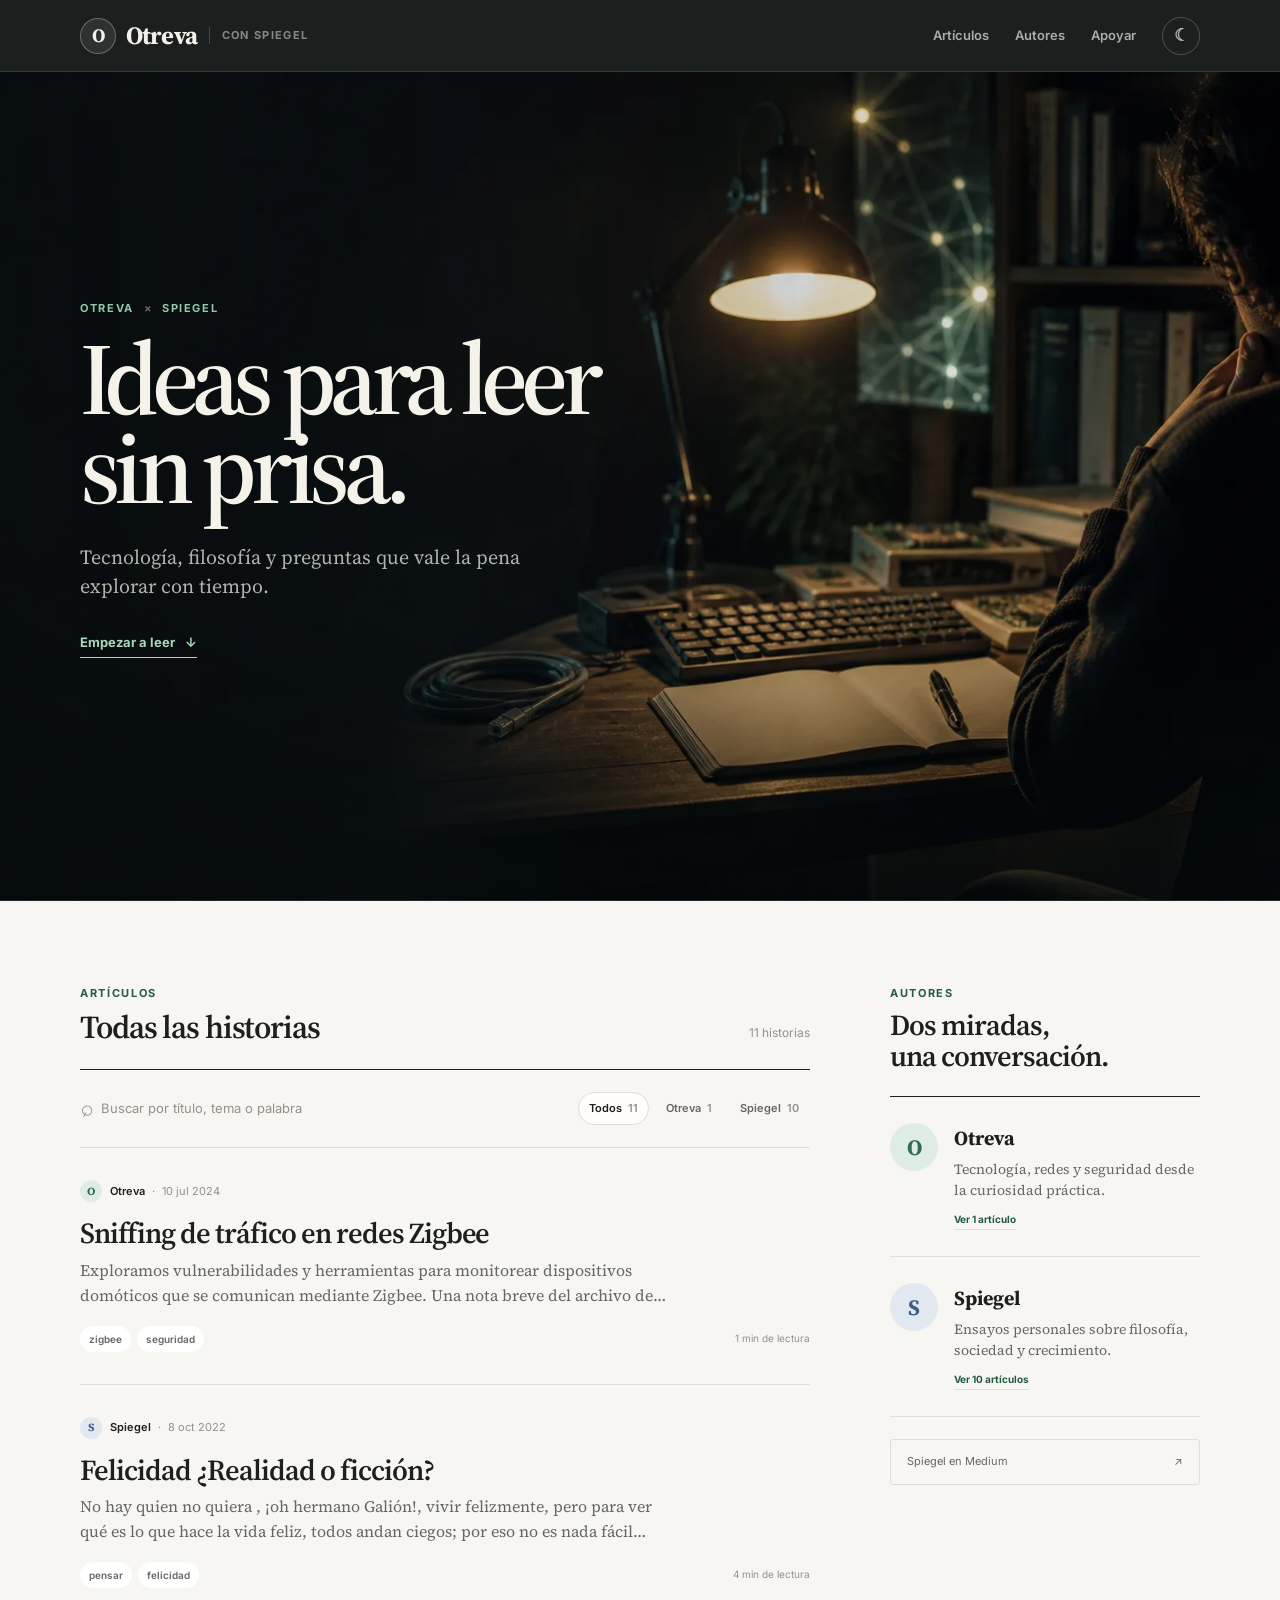
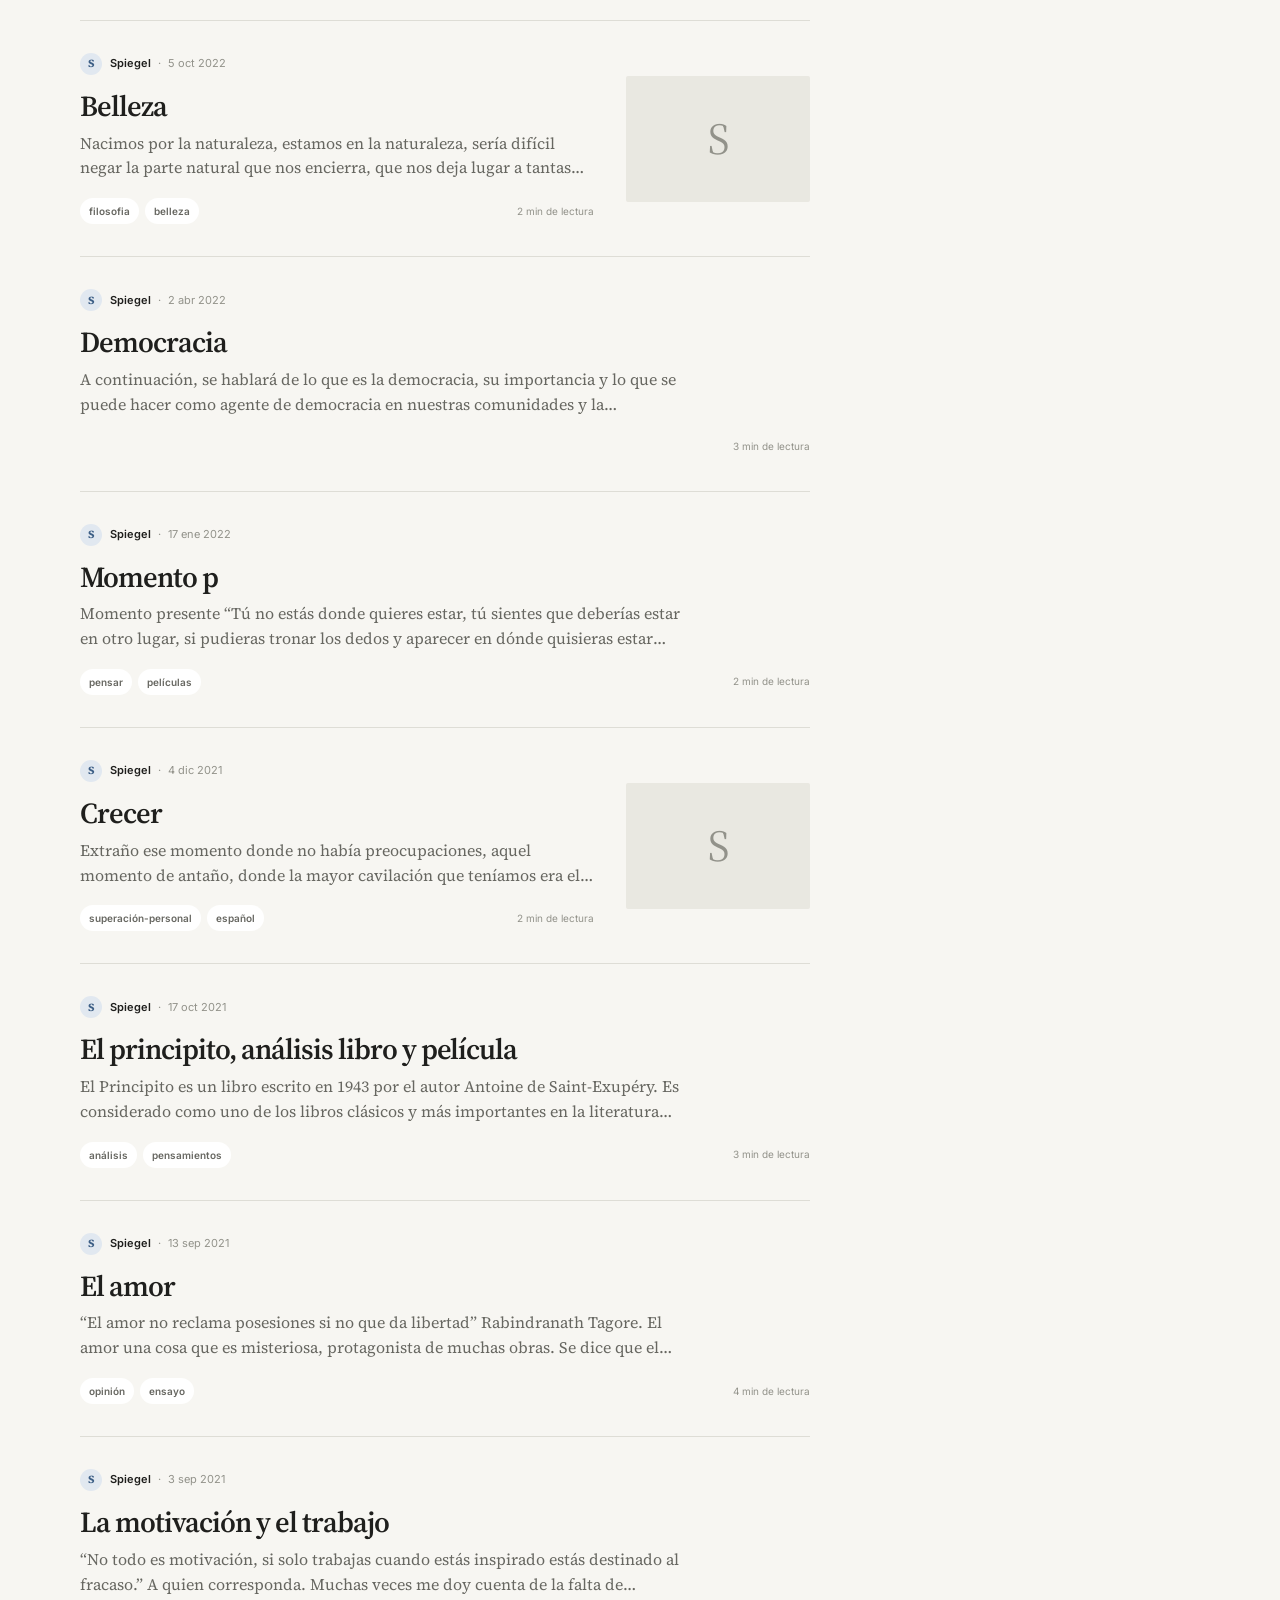
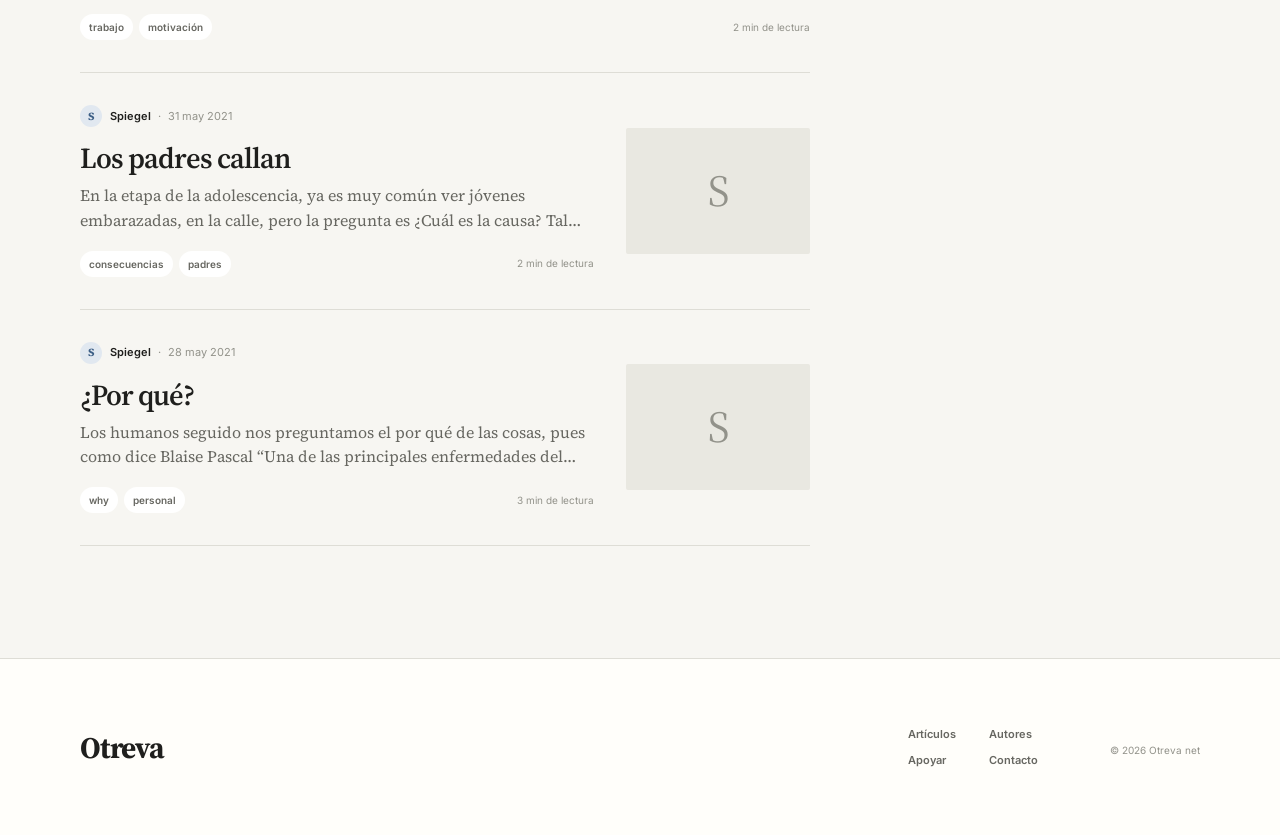
==== commit 2b0330a2: "feat: refine editorial hero and site chrome" ====
--- a/index.html
+++ b/index.html
@@ -8,29 +8,33 @@
     <meta property="og:type" content="website">
     <meta property="og:title" content="Otreva — Tecnología, filosofía y pensamiento">
     <meta property="og:description" content="Dos autores. Ideas para leer sin prisa.">
+    <meta property="og:image" content="https://test.otreva.net/assets/otreva-hero.webp">
+    <meta property="og:image:alt" content="Un espacio nocturno de lectura y tecnología">
+    <meta name="twitter:card" content="summary_large_image">
     <title>Otreva — Tecnología, filosofía y pensamiento</title>
 
     <link rel="preconnect" href="https://fonts.googleapis.com">
     <link rel="preconnect" href="https://fonts.gstatic.com" crossorigin>
     <link href="https://fonts.googleapis.com/css2?family=Inter:wght@400;500;600;700&family=Source+Serif+4:opsz,wght@8..60,400;8..60,600;8..60,700&display=swap" rel="stylesheet">
     <link rel="icon" href="favicon.svg" type="image/svg+xml">
-    <link rel="stylesheet" href="style.css?v=20260824">
-    <script src="app.js?v=20260824-2" defer></script>
+    <link rel="stylesheet" href="style.css?v=20260825">
+    <script src="app.js?v=20260825" defer></script>
 </head>
-<body>
+<body class="home-page">
     <a class="skip-link" href="#archivo">Saltar a los artículos</a>
 
-    <header class="site-header">
+    <header class="site-header home-header">
         <div class="header-inner">
             <a class="brand" href="index.html" aria-label="Otreva, inicio">
                 <span class="brand-mark" aria-hidden="true">O</span>
                 <span class="brand-name">Otreva</span>
-                <span class="brand-edition">Cuaderno</span>
+                <span class="brand-edition">Con Spiegel</span>
             </a>
 
             <nav class="header-nav" aria-label="Navegación principal">
-                <a href="#archivo">Archivo</a>
+                <a href="#archivo">Artículos</a>
                 <a href="#autores">Autores</a>
+                <a href="donations.html">Apoyar</a>
                 <button class="icon-button theme-toggle" id="theme-toggle" type="button" aria-label="Activar modo oscuro" aria-pressed="false">
                     <span class="theme-icon" aria-hidden="true">☾</span>
                 </button>
@@ -40,11 +44,16 @@
 
     <main>
         <section class="hero" aria-labelledby="hero-title">
+            <picture class="hero-media" aria-hidden="true">
+                <img src="assets/otreva-hero.webp" alt="" width="1672" height="941" fetchpriority="high" decoding="async">
+            </picture>
             <div class="hero-inner">
-                <p class="eyebrow">Otreva <span aria-hidden="true">×</span> Spiegel</p>
-                <h1 id="hero-title">Ideas para leer<br>sin prisa.</h1>
-                <p class="hero-copy">Un archivo independiente sobre tecnología, filosofía y las preguntas que aparecen entre ambas.</p>
-                <a class="text-link hero-link" href="#archivo">Empezar a leer <span aria-hidden="true">↓</span></a>
+                <div class="hero-copy-block">
+                    <p class="eyebrow">Otreva <span aria-hidden="true">×</span> Spiegel</p>
+                    <h1 id="hero-title">Ideas para leer<br>sin prisa.</h1>
+                    <p class="hero-copy">Tecnología, filosofía y preguntas que vale la pena explorar con tiempo.</p>
+                    <a class="text-link hero-link" href="#archivo">Empezar a leer <span aria-hidden="true">↓</span></a>
+                </div>
             </div>
         </section>
 
@@ -52,7 +61,7 @@
             <section class="archive" id="archivo" aria-labelledby="archive-title">
                 <div class="section-heading">
                     <div>
-                        <p class="section-kicker">Archivo</p>
+                        <p class="section-kicker">Artículos</p>
                         <h2 id="archive-title">Todas las historias</h2>
                     </div>
                     <p class="results-count" id="results-count" aria-live="polite">Cargando…</p>
@@ -81,8 +90,8 @@
 
             <aside class="authors" id="autores" aria-labelledby="authors-title">
                 <div class="aside-heading">
-                    <p class="section-kicker">Las firmas</p>
-                    <h2 id="authors-title">Dos miradas,<br>un mismo archivo.</h2>
+                    <p class="section-kicker">Autores</p>
+                    <h2 id="authors-title">Dos miradas,<br>una conversación.</h2>
                 </div>
 
                 <article class="author-profile author-otreva">
@@ -104,7 +113,7 @@
                 </article>
 
                 <a class="medium-source" href="https://spiegel-pablo27.medium.com/" target="_blank" rel="noopener noreferrer">
-                    <span>Archivo original de Spiegel en Medium</span>
+                    <span>Spiegel en Medium</span>
                     <span aria-hidden="true">↗</span>
                 </a>
             </aside>
@@ -114,16 +123,15 @@
     <footer class="site-footer">
         <div class="footer-inner">
             <div>
-                <a class="footer-brand" href="index.html">Otreva.</a>
-                <p>Lecturas independientes, sin anuncios ni ruido.</p>
+                <a class="footer-brand" href="index.html">Otreva</a>
             </div>
             <nav aria-label="Enlaces de pie de página">
-                <a href="#archivo">Archivo</a>
+                <a href="#archivo">Artículos</a>
                 <a href="#autores">Autores</a>
                 <a href="donations.html">Apoyar</a>
                 <a href="mailto:contact@otreva.net">Contacto</a>
             </nav>
-            <p class="copyright">© <span id="current-year">2026</span> Otreva</p>
+            <p class="copyright">© <span id="current-year">2026</span> Otreva net</p>
         </div>
     </footer>
 
--- a/style.css
+++ b/style.css
@@ -137,6 +137,7 @@
     background: color-mix(in srgb, var(--bg) 88%, transparent);
     backdrop-filter: blur(18px);
     -webkit-backdrop-filter: blur(18px);
+    transition: background-color 180ms ease, border-color 180ms ease, color 180ms ease;
 }
 
 .header-inner {
@@ -157,8 +158,8 @@
 }
 
 .brand-mark {
-    width: 34px;
-    height: 34px;
+    width: 36px;
+    height: 36px;
     display: grid;
     place-items: center;
     border-radius: 50%;
@@ -202,6 +203,40 @@
 
 .header-nav a:hover {
     color: var(--text);
+}
+
+.home-header {
+    border-color: rgba(255, 255, 255, 0.1);
+    background: rgba(8, 12, 12, 0.92);
+    color: #f3f1e9;
+}
+
+.home-header .brand-mark {
+    border: 1px solid rgba(255, 255, 255, 0.28);
+    background: rgba(255, 255, 255, 0.08);
+    color: #f3f1e9;
+}
+
+.home-header .brand-edition {
+    border-color: rgba(255, 255, 255, 0.18);
+    color: rgba(243, 241, 233, 0.5);
+}
+
+.home-header .header-nav {
+    color: rgba(243, 241, 233, 0.68);
+}
+
+.home-header .header-nav a:hover {
+    color: #ffffff;
+}
+
+.home-header .icon-button {
+    border-color: rgba(255, 255, 255, 0.22);
+}
+
+.home-header .icon-button:hover {
+    border-color: rgba(255, 255, 255, 0.42);
+    background: rgba(255, 255, 255, 0.08);
 }
 
 .icon-button {
@@ -232,36 +267,50 @@
 .hero {
     position: relative;
     overflow: hidden;
-    min-height: 520px;
-    display: flex;
-    align-items: center;
-    border-bottom: 1px solid var(--line);
+    min-height: max(600px, calc(100svh - var(--header-height)));
+    display: flex;
+    align-items: center;
+    border-bottom: 1px solid #1e2926;
+    background: #080d0e;
+}
+
+.hero::before {
+    content: "";
+    position: absolute;
+    inset: 0;
+    z-index: 1;
     background:
-        radial-gradient(circle at 82% 20%, color-mix(in srgb, var(--spiegel-accent) 13%, transparent) 0 10%, transparent 35%),
-        radial-gradient(circle at 12% 90%, color-mix(in srgb, var(--otreva-accent) 14%, transparent) 0 8%, transparent 32%),
-        var(--hero);
-}
-
-.hero::after {
-    content: "O";
+        linear-gradient(90deg, rgba(5, 10, 11, 0.5) 0%, rgba(5, 10, 11, 0.16) 52%, rgba(5, 10, 11, 0.06) 100%),
+        linear-gradient(0deg, rgba(5, 10, 11, 0.5) 0%, transparent 36%);
+    pointer-events: none;
+}
+
+.hero-media {
     position: absolute;
-    right: max(3vw, calc((100vw - 1120px) / 2));
-    top: 50%;
-    color: color-mix(in srgb, var(--text) 4%, transparent);
-    font-family: var(--serif);
-    font-size: clamp(280px, 34vw, 520px);
-    font-weight: 700;
-    line-height: 0.7;
-    transform: translateY(-48%);
-    pointer-events: none;
+    inset: 0;
+}
+
+.hero-media img {
+    width: 100%;
+    height: 100%;
+    display: block;
+    object-fit: cover;
+    object-position: center;
 }
 
 .hero-inner {
     position: relative;
-    z-index: 1;
+    z-index: 2;
     width: min(1120px, calc(100% - 40px));
+    min-height: inherit;
     margin: 0 auto;
-    padding: 76px 0 84px;
+    padding: 92px 0 106px;
+    display: flex;
+    align-items: center;
+}
+
+.hero-copy-block {
+    max-width: 760px;
 }
 
 .eyebrow,
@@ -283,20 +332,30 @@
 .hero h1 {
     max-width: 760px;
     margin: 0;
-    font-family: var(--serif);
-    font-size: clamp(68px, 8.5vw, 112px);
+    color: #f5f2e9;
+    font-family: var(--serif);
+    font-size: clamp(68px, 8vw, 110px);
     font-weight: 600;
     letter-spacing: -0.065em;
-    line-height: 0.83;
+    line-height: 0.86;
+    text-wrap: balance;
 }
 
 .hero-copy {
-    max-width: 520px;
+    max-width: 480px;
     margin: 32px 0 0;
-    color: var(--text-soft);
-    font-family: var(--serif);
-    font-size: 21px;
+    color: rgba(245, 242, 233, 0.72);
+    font-family: var(--serif);
+    font-size: 20px;
     line-height: 1.45;
+}
+
+.hero .eyebrow {
+    color: #91cba6;
+}
+
+.hero .eyebrow span {
+    color: rgba(245, 242, 233, 0.4);
 }
 
 .text-link {
@@ -316,6 +375,11 @@
     margin-top: 32px;
     padding-bottom: 5px;
     border-bottom: 1px solid currentColor;
+    color: #a7d8b8;
+}
+
+.hero-link:hover {
+    color: #d6f0df;
 }
 
 /* Editorial layout */
@@ -763,12 +827,12 @@
 
 .footer-inner {
     width: min(1120px, calc(100% - 40px));
-    min-height: 210px;
+    min-height: 176px;
     margin: 0 auto;
-    padding: 52px 0;
+    padding: 48px 0;
     display: grid;
     grid-template-columns: 1fr auto auto;
-    align-items: start;
+    align-items: center;
     gap: 72px;
 }
 
@@ -777,13 +841,6 @@
     font-size: 30px;
     font-weight: 700;
     letter-spacing: -0.04em;
-}
-
-.footer-inner > div p {
-    margin: 8px 0 0;
-    color: var(--text-soft);
-    font-family: var(--serif);
-    font-size: 13px;
 }
 
 .footer-inner nav {
@@ -1505,15 +1562,15 @@
     }
 
     .hero {
-        min-height: 440px;
+        min-height: 560px;
     }
 
     .hero-inner {
-        padding: 62px 0 68px;
+        padding: 70px 0 76px;
     }
 
     .hero h1 {
-        font-size: clamp(56px, 17vw, 78px);
+        font-size: clamp(56px, 15vw, 76px);
     }
 
     .hero-copy {
@@ -1605,8 +1662,14 @@
         font-size: 23px;
     }
 
-    .hero::after {
-        right: -90px;
+    .hero::before {
+        background:
+            linear-gradient(90deg, rgba(5, 10, 11, 0.84) 0%, rgba(5, 10, 11, 0.58) 72%, rgba(5, 10, 11, 0.32) 100%),
+            linear-gradient(0deg, rgba(5, 10, 11, 0.62) 0%, transparent 42%);
+    }
+
+    .hero-media img {
+        object-position: 66% center;
     }
 
     .section-heading h2 {
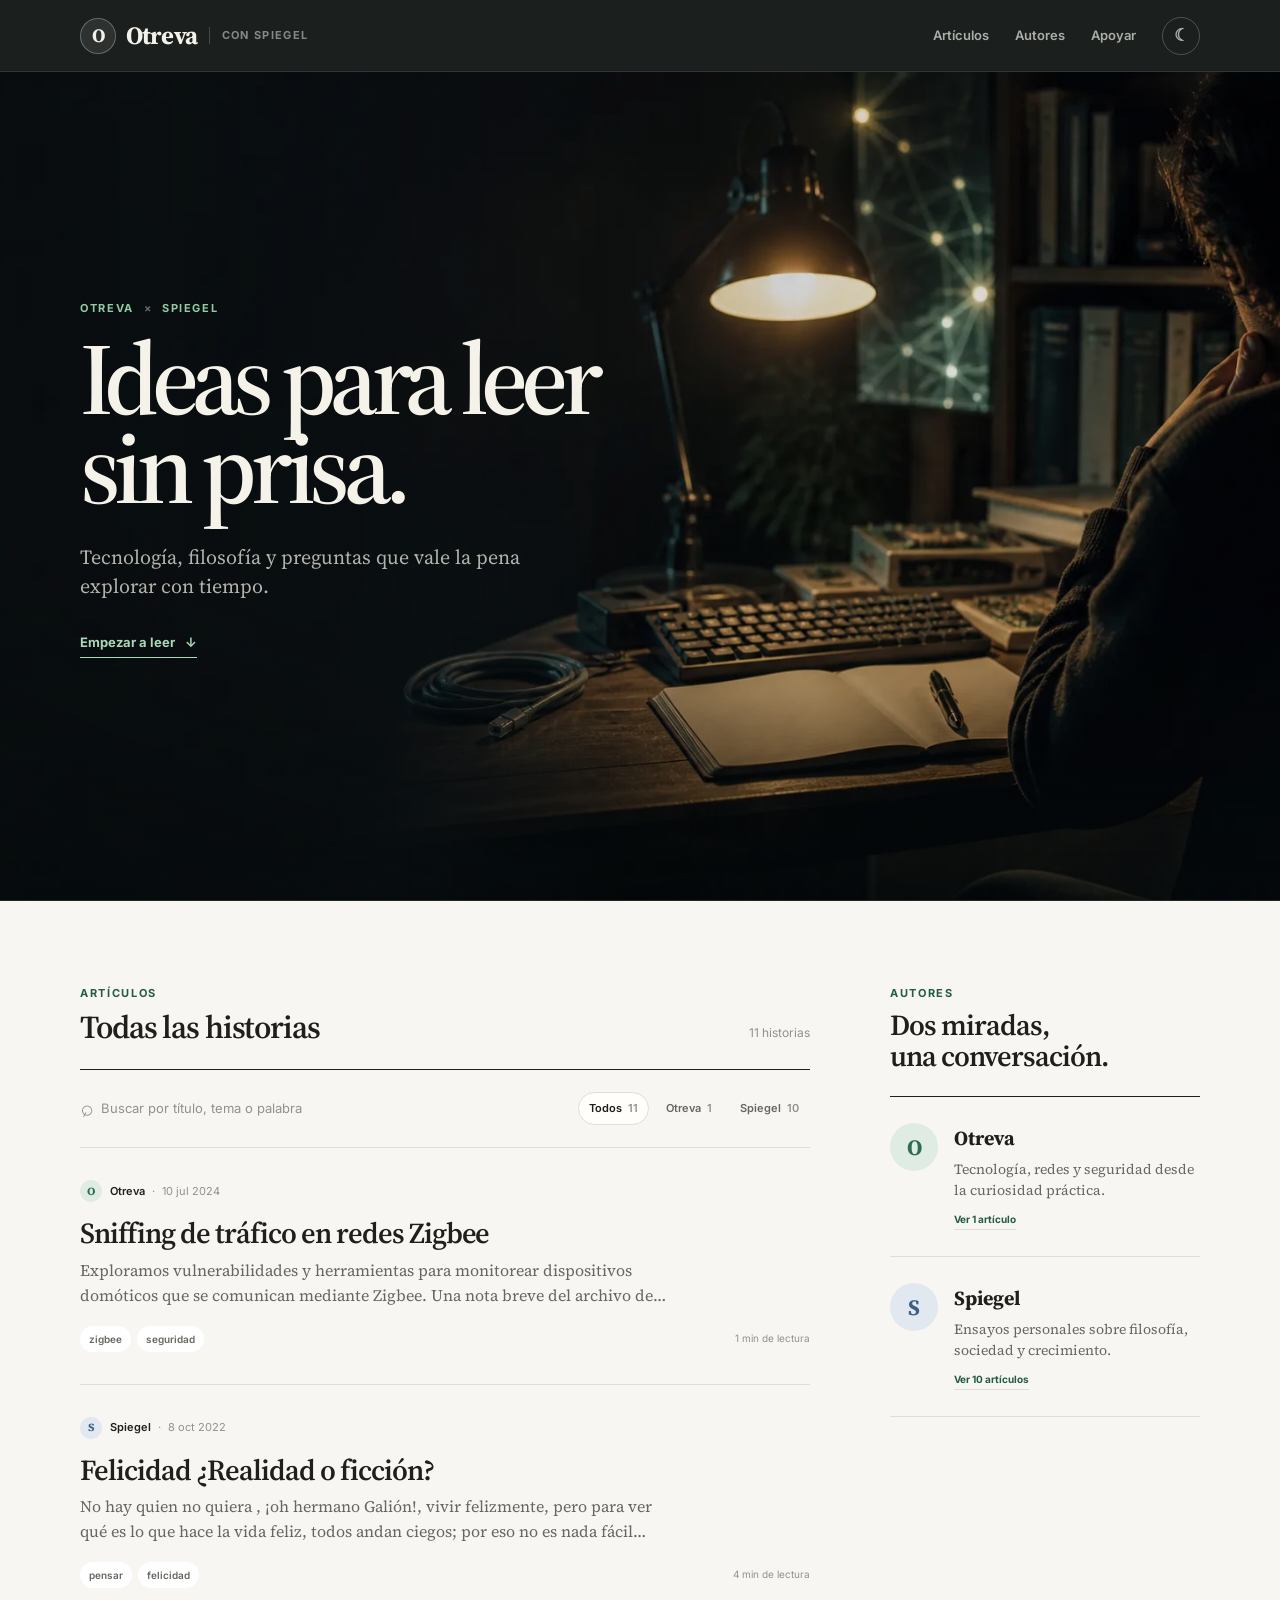
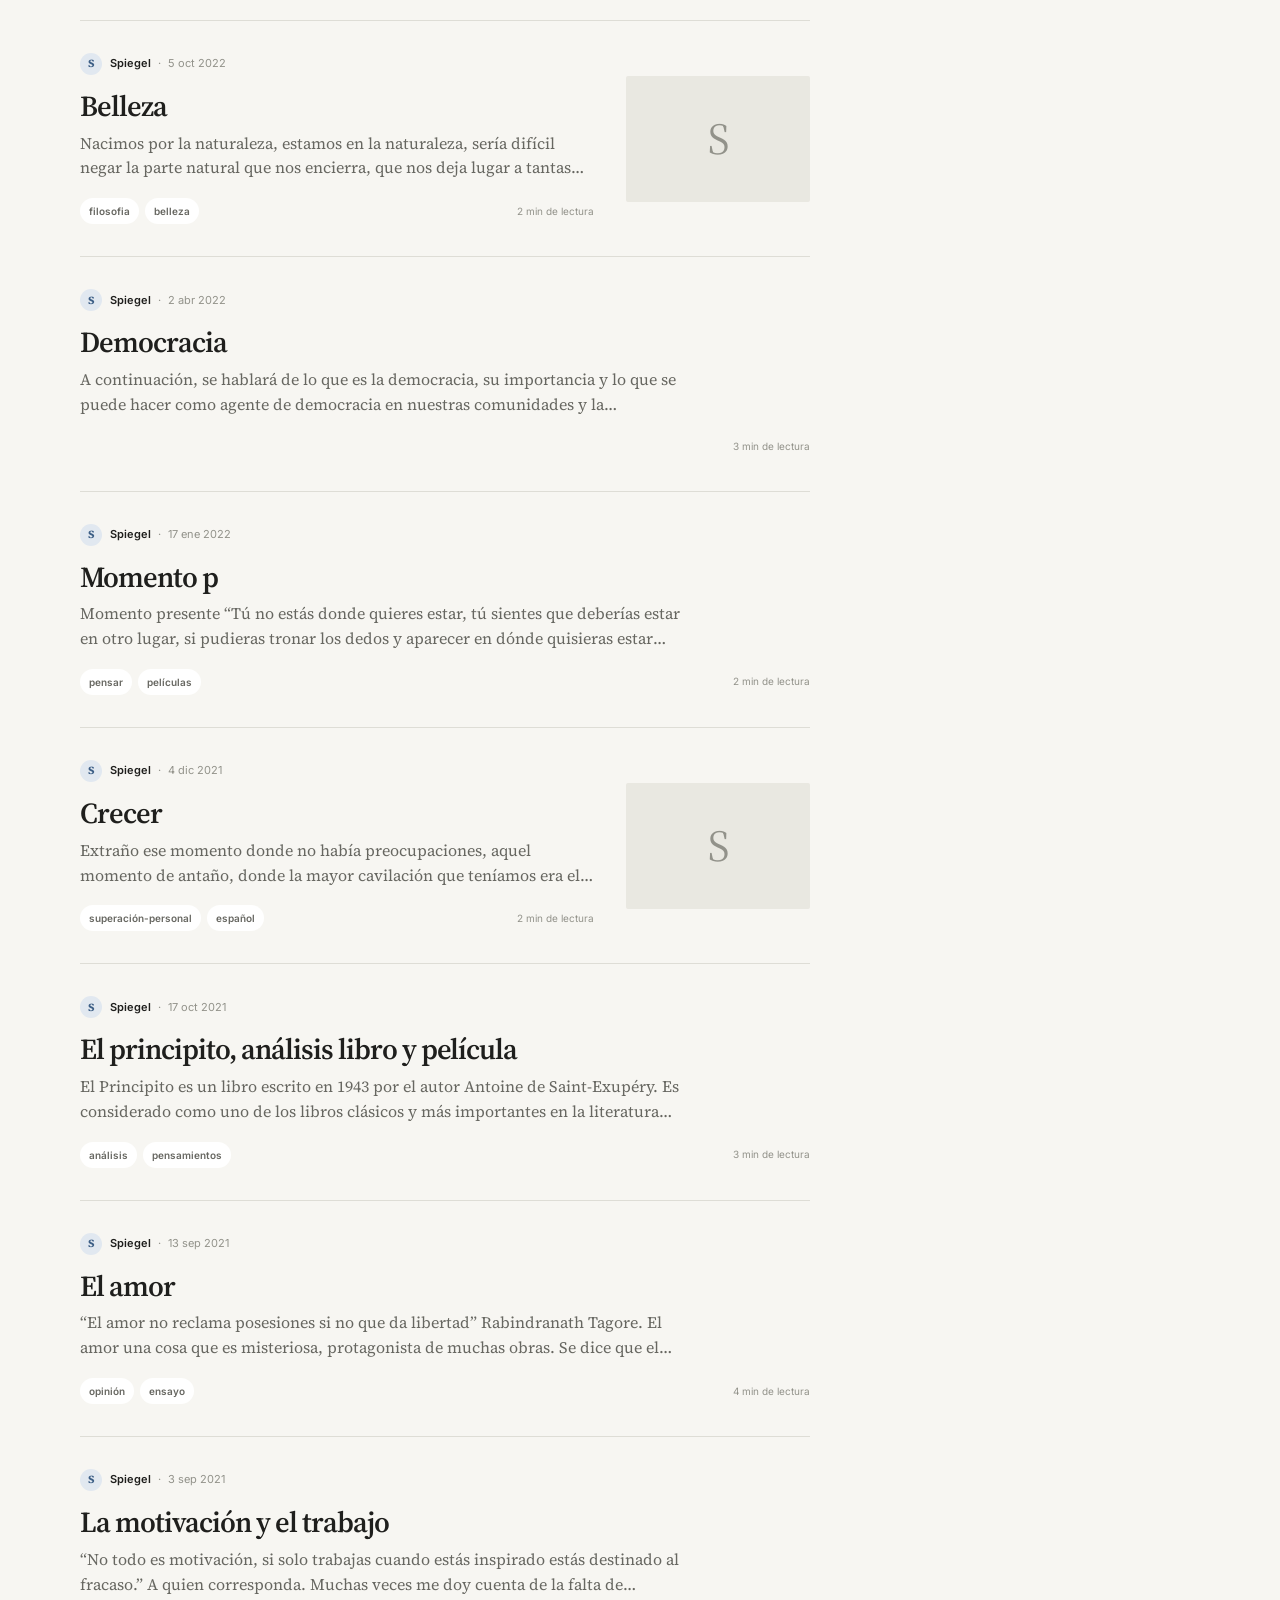
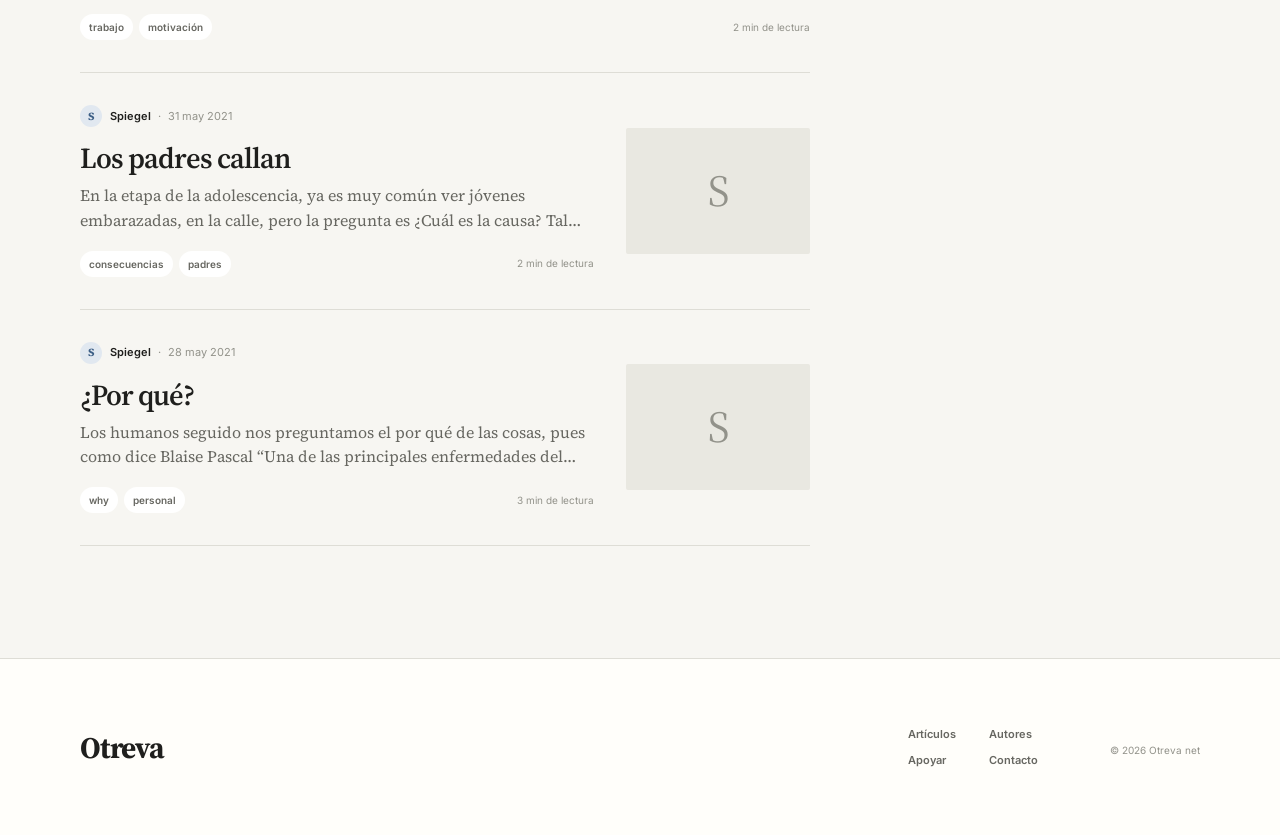
==== commit ab021c13: "refactor: remove redundant Medium profile link" ====
--- a/index.html
+++ b/index.html
@@ -112,10 +112,6 @@
                     </div>
                 </article>
 
-                <a class="medium-source" href="https://spiegel-pablo27.medium.com/" target="_blank" rel="noopener noreferrer">
-                    <span>Spiegel en Medium</span>
-                    <span aria-hidden="true">↗</span>
-                </a>
             </aside>
         </div>
     </main>
--- a/style.css
+++ b/style.css
@@ -799,26 +799,6 @@
     cursor: pointer;
 }
 
-.medium-source {
-    margin-top: 22px;
-    padding: 14px 16px;
-    display: flex;
-    align-items: center;
-    justify-content: space-between;
-    gap: 16px;
-    border: 1px solid var(--line);
-    border-radius: 3px;
-    color: var(--text-soft);
-    font-size: 11px;
-    line-height: 1.4;
-    transition: background-color 150ms ease, color 150ms ease;
-}
-
-.medium-source:hover {
-    background: var(--surface);
-    color: var(--text);
-}
-
 /* Footer */
 .site-footer {
     border-top: 1px solid var(--line);
@@ -1527,8 +1507,7 @@
         gap: 0 30px;
     }
 
-    .aside-heading,
-    .medium-source {
+    .aside-heading {
         grid-column: 1 / -1;
     }
 
@@ -1716,8 +1695,7 @@
         grid-template-columns: 1fr;
     }
 
-    .aside-heading,
-    .medium-source {
+    .aside-heading {
         grid-column: auto;
     }
 
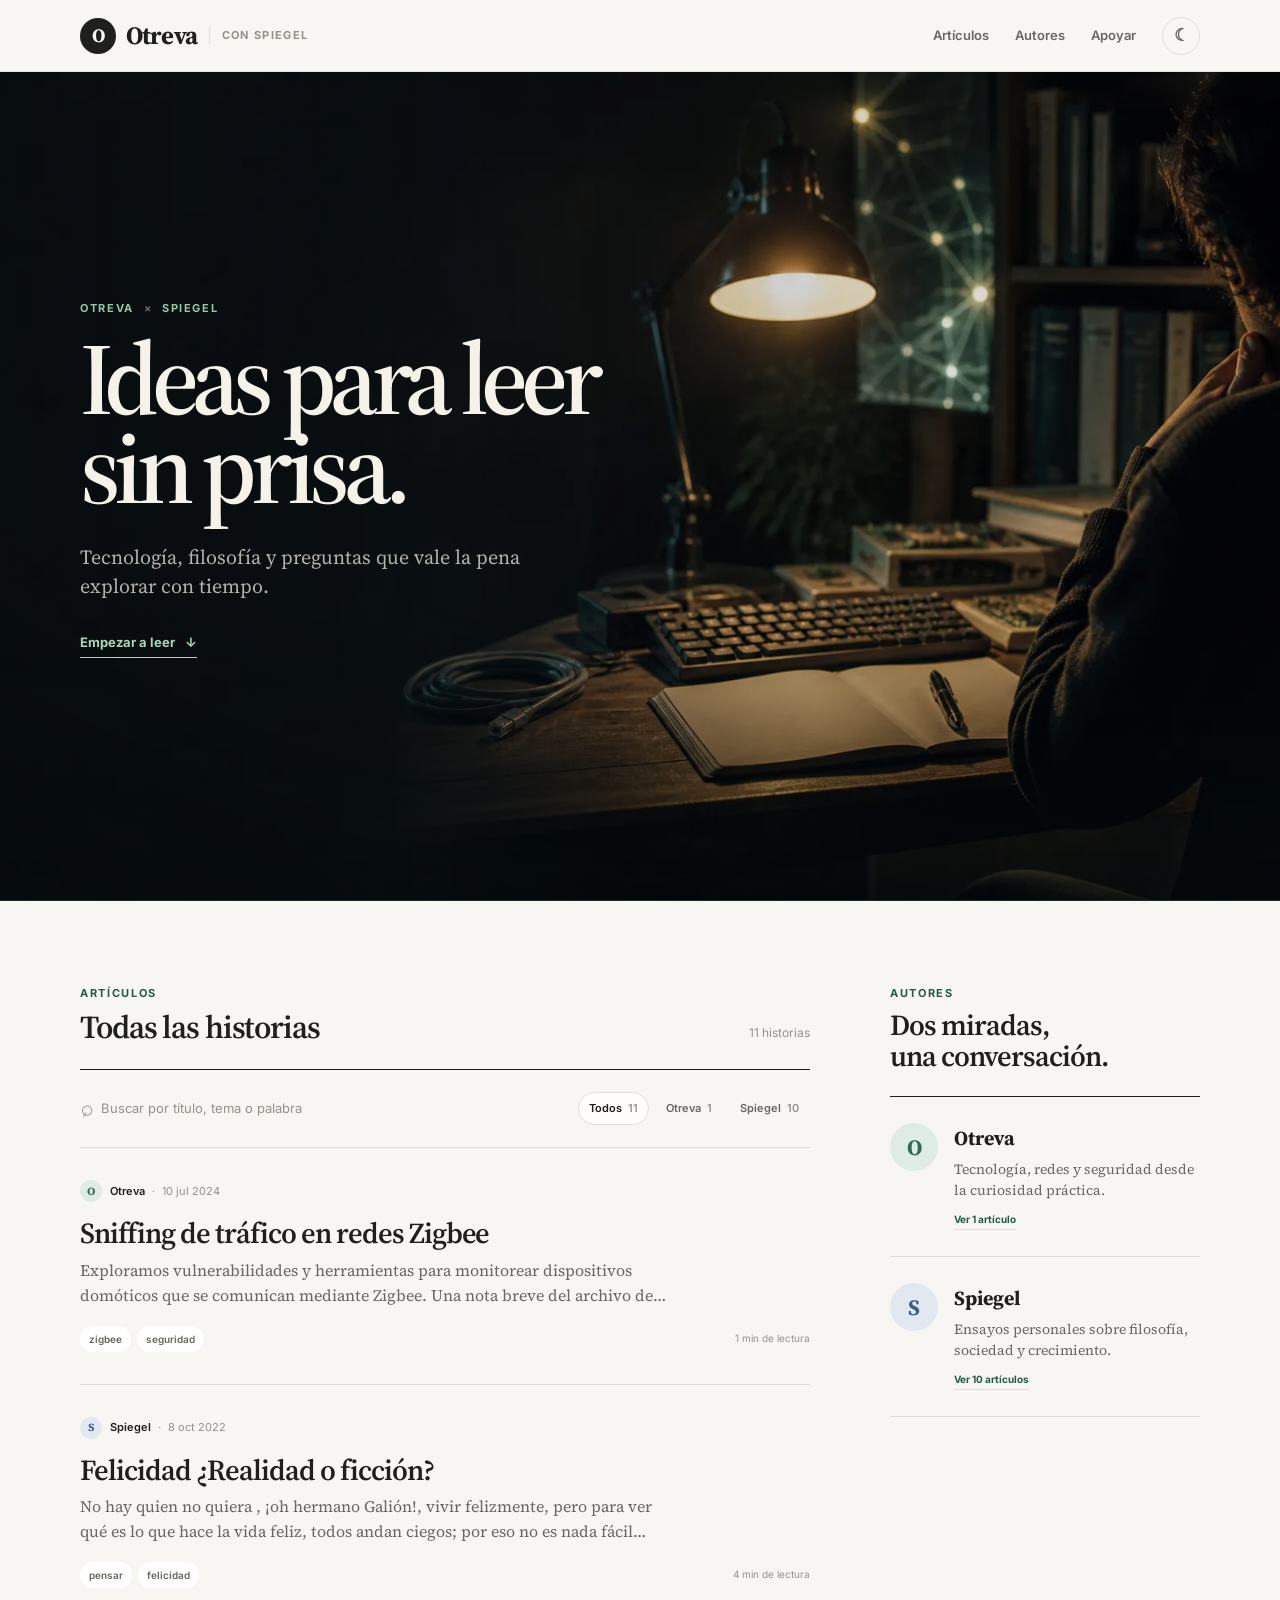
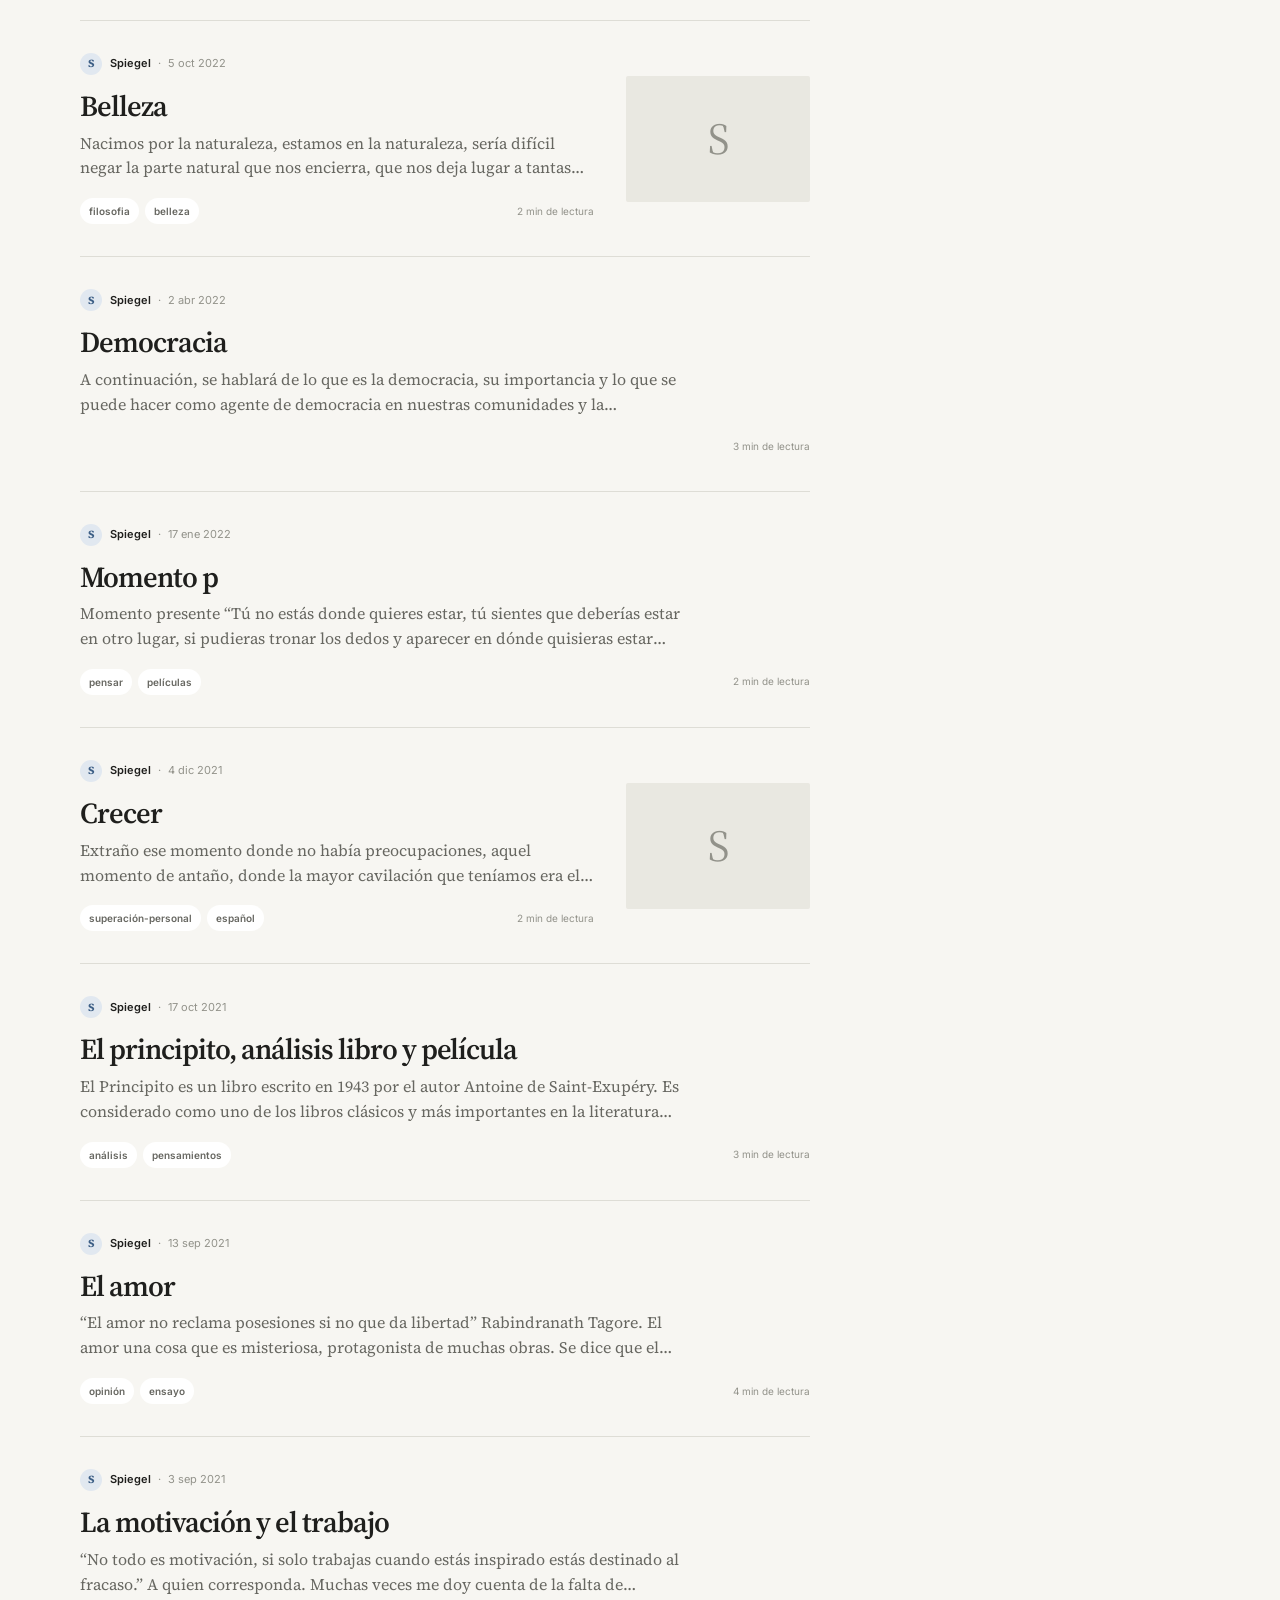
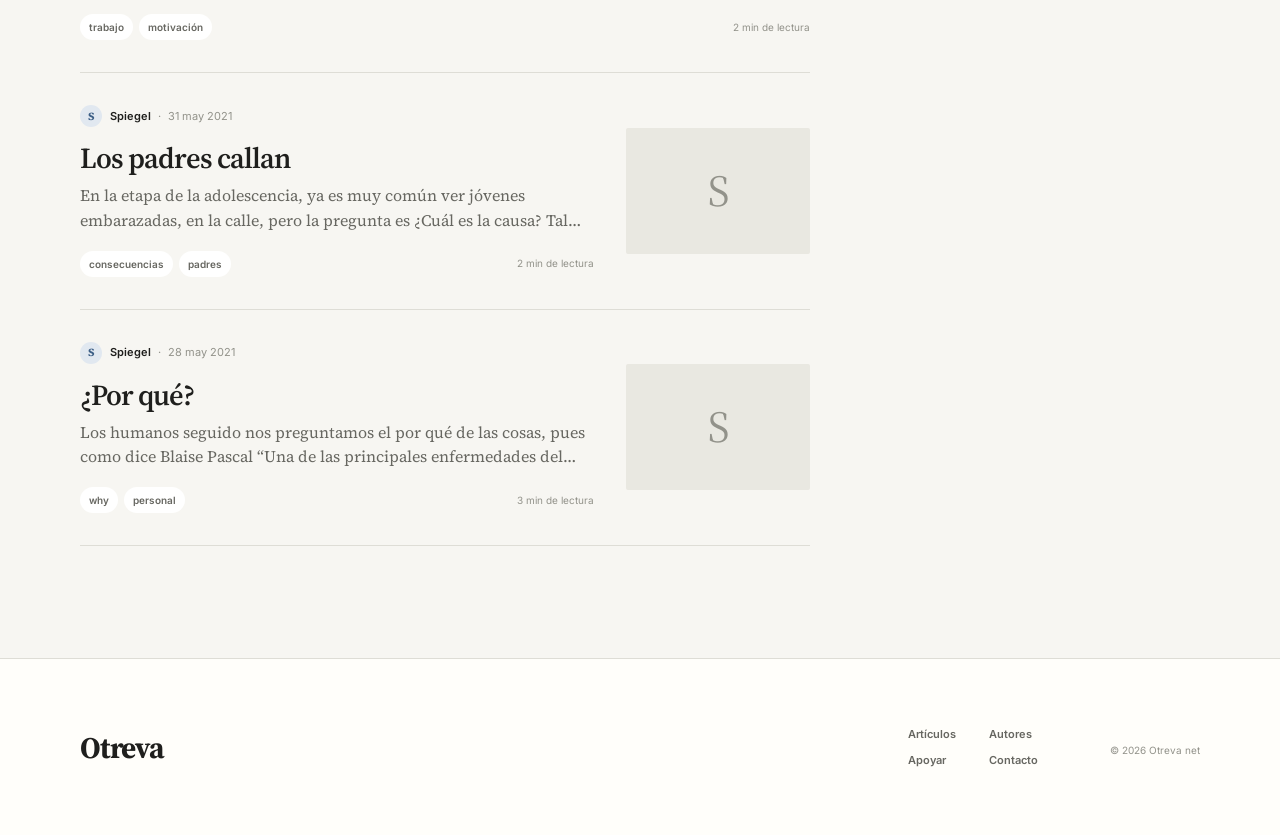
==== commit b6573676: "fix: honor light theme in home header" ====
--- a/index.html
+++ b/index.html
@@ -17,7 +17,7 @@
     <link rel="preconnect" href="https://fonts.gstatic.com" crossorigin>
     <link href="https://fonts.googleapis.com/css2?family=Inter:wght@400;500;600;700&family=Source+Serif+4:opsz,wght@8..60,400;8..60,600;8..60,700&display=swap" rel="stylesheet">
     <link rel="icon" href="favicon.svg" type="image/svg+xml">
-    <link rel="stylesheet" href="style.css?v=20260825">
+    <link rel="stylesheet" href="style.css?v=20260825-2">
     <script src="app.js?v=20260825" defer></script>
 </head>
 <body class="home-page">
--- a/style.css
+++ b/style.css
@@ -205,36 +205,36 @@
     color: var(--text);
 }
 
-.home-header {
+[data-theme="dark"] .home-header {
     border-color: rgba(255, 255, 255, 0.1);
     background: rgba(8, 12, 12, 0.92);
     color: #f3f1e9;
 }
 
-.home-header .brand-mark {
+[data-theme="dark"] .home-header .brand-mark {
     border: 1px solid rgba(255, 255, 255, 0.28);
     background: rgba(255, 255, 255, 0.08);
     color: #f3f1e9;
 }
 
-.home-header .brand-edition {
+[data-theme="dark"] .home-header .brand-edition {
     border-color: rgba(255, 255, 255, 0.18);
     color: rgba(243, 241, 233, 0.5);
 }
 
-.home-header .header-nav {
+[data-theme="dark"] .home-header .header-nav {
     color: rgba(243, 241, 233, 0.68);
 }
 
-.home-header .header-nav a:hover {
+[data-theme="dark"] .home-header .header-nav a:hover {
     color: #ffffff;
 }
 
-.home-header .icon-button {
+[data-theme="dark"] .home-header .icon-button {
     border-color: rgba(255, 255, 255, 0.22);
 }
 
-.home-header .icon-button:hover {
+[data-theme="dark"] .home-header .icon-button:hover {
     border-color: rgba(255, 255, 255, 0.42);
     background: rgba(255, 255, 255, 0.08);
 }
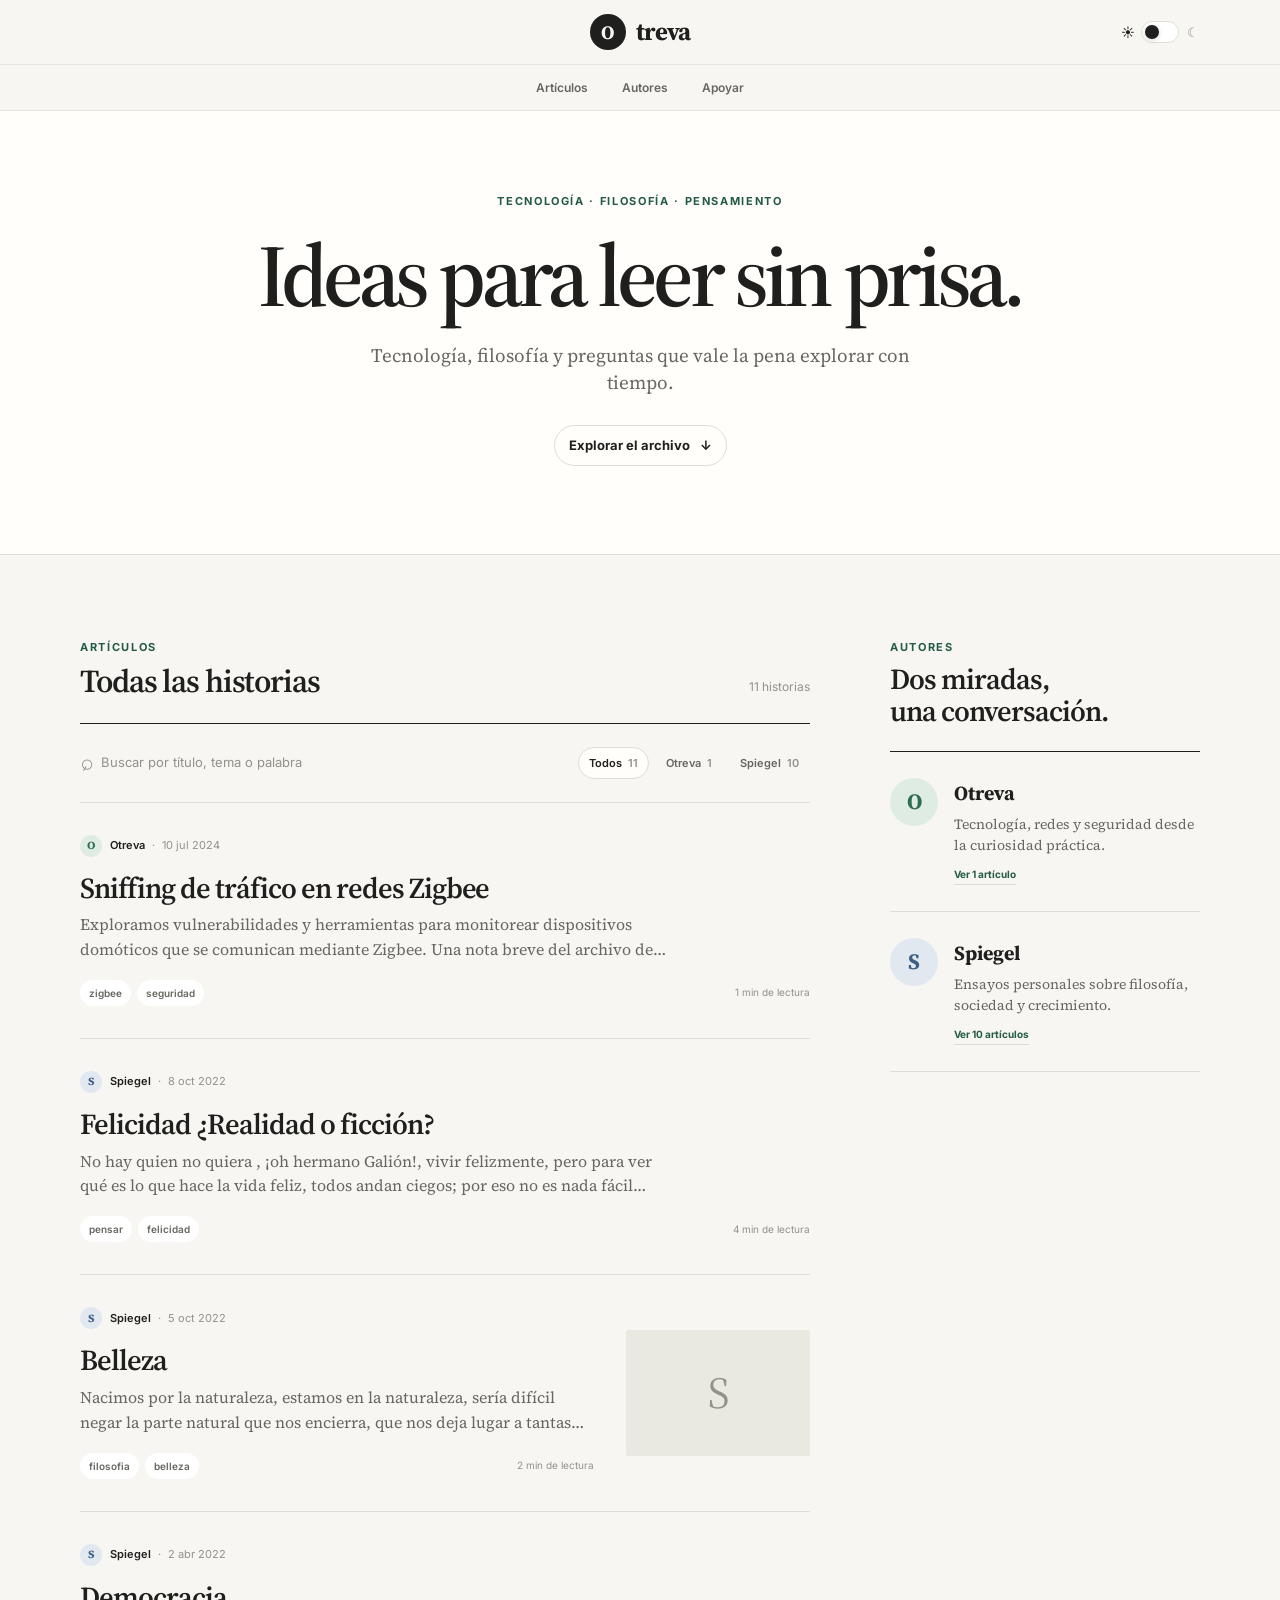
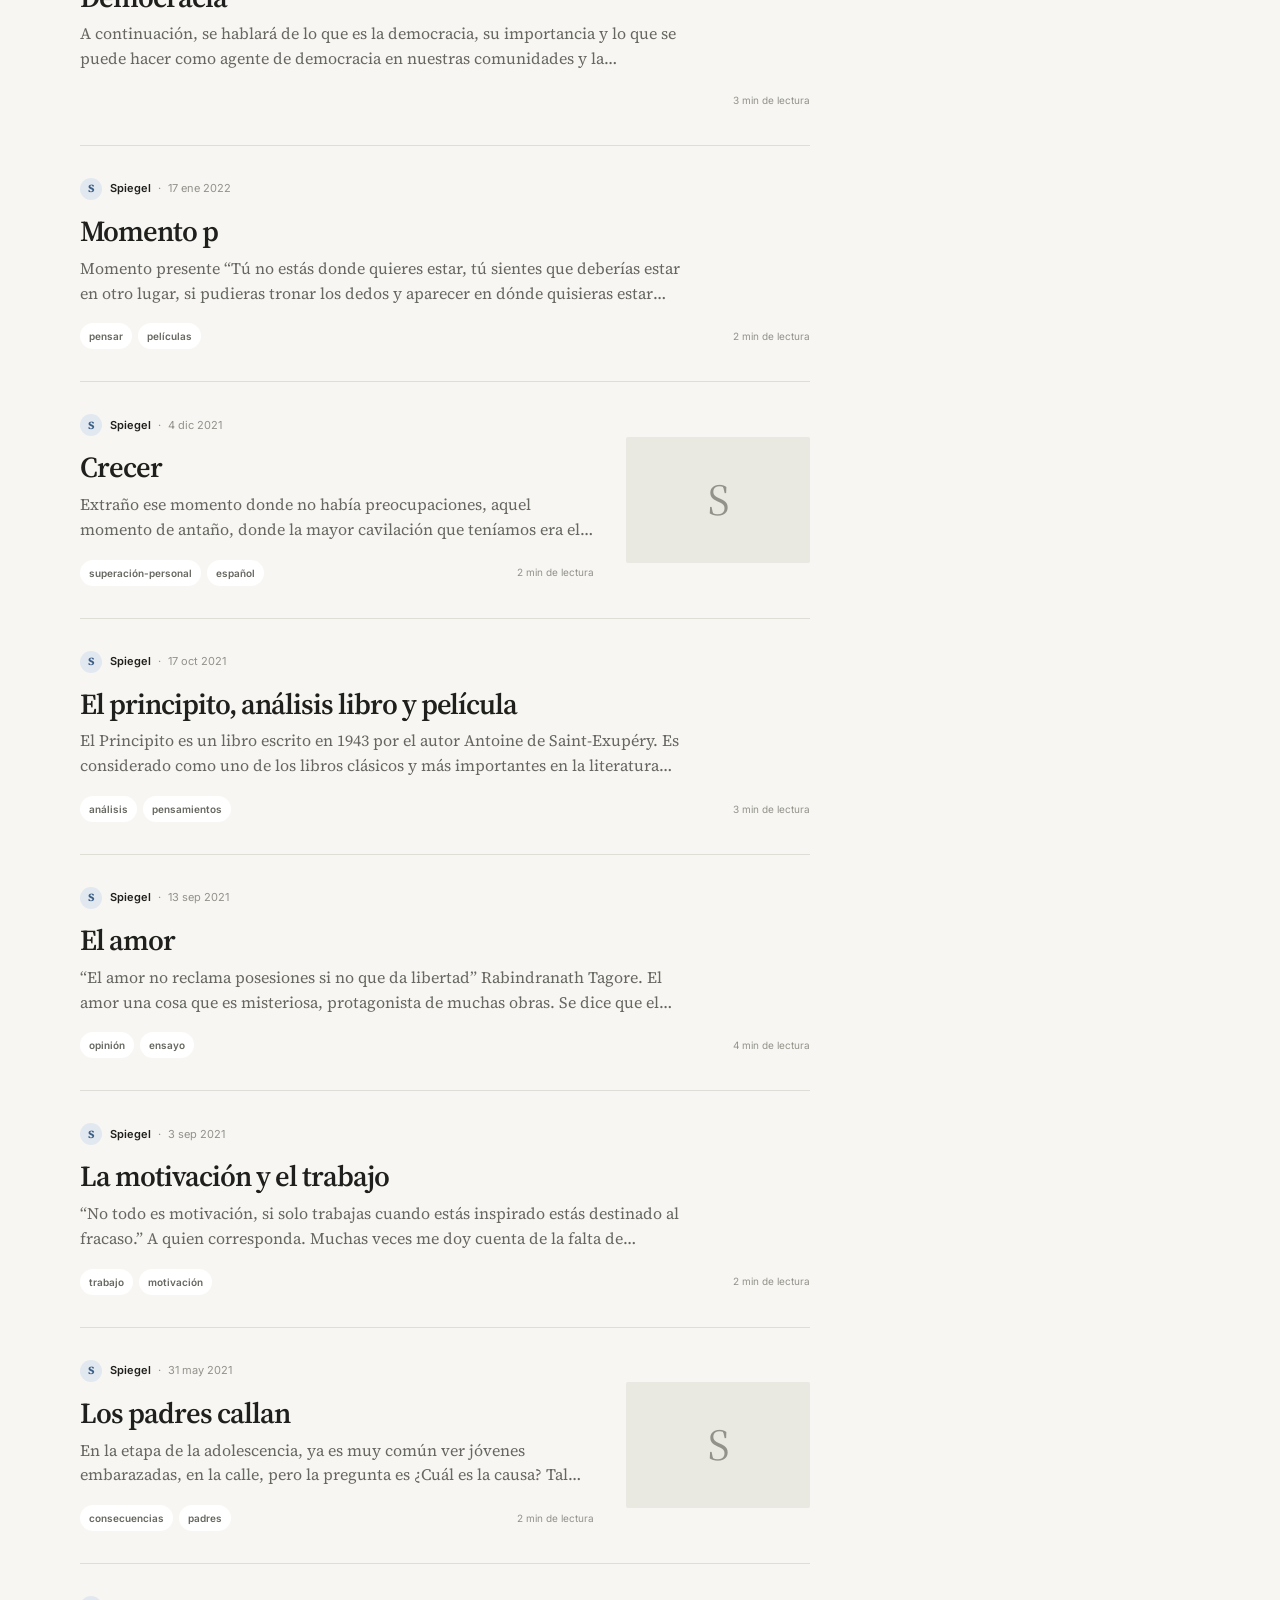
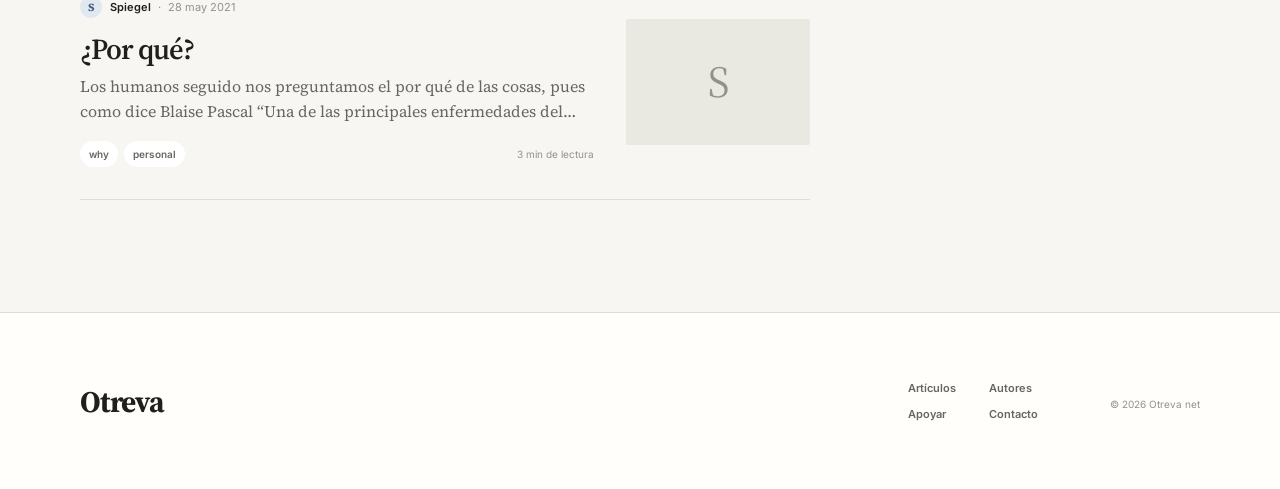
==== commit fb5fe19d: "Redesign homepage and theme switch" ====
--- a/index.html
+++ b/index.html
@@ -8,17 +8,15 @@
     <meta property="og:type" content="website">
     <meta property="og:title" content="Otreva — Tecnología, filosofía y pensamiento">
     <meta property="og:description" content="Dos autores. Ideas para leer sin prisa.">
-    <meta property="og:image" content="https://test.otreva.net/assets/otreva-hero.webp">
-    <meta property="og:image:alt" content="Un espacio nocturno de lectura y tecnología">
-    <meta name="twitter:card" content="summary_large_image">
-    <title>Otreva — Tecnología, filosofía y pensamiento</title>
+    <meta name="twitter:card" content="summary">
+    <title>Otreva net</title>
 
     <link rel="preconnect" href="https://fonts.googleapis.com">
     <link rel="preconnect" href="https://fonts.gstatic.com" crossorigin>
     <link href="https://fonts.googleapis.com/css2?family=Inter:wght@400;500;600;700&family=Source+Serif+4:opsz,wght@8..60,400;8..60,600;8..60,700&display=swap" rel="stylesheet">
     <link rel="icon" href="favicon.svg" type="image/svg+xml">
-    <link rel="stylesheet" href="style.css?v=20260825-2">
-    <script src="app.js?v=20260825" defer></script>
+    <link rel="stylesheet" href="style.css?v=20260825-4">
+    <script src="app.js?v=20260825-2" defer></script>
 </head>
 <body class="home-page">
     <a class="skip-link" href="#archivo">Saltar a los artículos</a>
@@ -27,32 +25,31 @@
         <div class="header-inner">
             <a class="brand" href="index.html" aria-label="Otreva, inicio">
                 <span class="brand-mark" aria-hidden="true">O</span>
-                <span class="brand-name">Otreva</span>
-                <span class="brand-edition">Con Spiegel</span>
+                <span class="brand-name">treva</span>
             </a>
 
-            <nav class="header-nav" aria-label="Navegación principal">
+            <button class="theme-switch" id="theme-toggle" type="button" aria-label="Activar modo oscuro" aria-pressed="false">
+                <span class="theme-switch-icon" aria-hidden="true">☀</span>
+                <span class="theme-switch-track" aria-hidden="true"><span class="theme-switch-thumb"></span></span>
+                <span class="theme-switch-icon" aria-hidden="true">☾</span>
+            </button>
+        </div>
+
+        <nav class="home-nav" aria-label="Navegación principal">
                 <a href="#archivo">Artículos</a>
                 <a href="#autores">Autores</a>
                 <a href="donations.html">Apoyar</a>
-                <button class="icon-button theme-toggle" id="theme-toggle" type="button" aria-label="Activar modo oscuro" aria-pressed="false">
-                    <span class="theme-icon" aria-hidden="true">☾</span>
-                </button>
-            </nav>
-        </div>
+        </nav>
     </header>
 
     <main>
         <section class="hero" aria-labelledby="hero-title">
-            <picture class="hero-media" aria-hidden="true">
-                <img src="assets/otreva-hero.webp" alt="" width="1672" height="941" fetchpriority="high" decoding="async">
-            </picture>
             <div class="hero-inner">
                 <div class="hero-copy-block">
-                    <p class="eyebrow">Otreva <span aria-hidden="true">×</span> Spiegel</p>
-                    <h1 id="hero-title">Ideas para leer<br>sin prisa.</h1>
+                    <p class="eyebrow">Tecnología · Filosofía · Pensamiento</p>
+                    <h1 id="hero-title">Ideas para leer sin prisa.</h1>
                     <p class="hero-copy">Tecnología, filosofía y preguntas que vale la pena explorar con tiempo.</p>
-                    <a class="text-link hero-link" href="#archivo">Empezar a leer <span aria-hidden="true">↓</span></a>
+                    <a class="text-link hero-link" href="#archivo">Explorar el archivo <span aria-hidden="true">↓</span></a>
                 </div>
             </div>
         </section>
--- a/style.css
+++ b/style.css
@@ -177,17 +177,6 @@
     letter-spacing: -0.035em;
 }
 
-.brand-edition {
-    margin-left: 2px;
-    padding-left: 12px;
-    border-left: 1px solid var(--line);
-    color: var(--text-faint);
-    font-size: 11px;
-    font-weight: 700;
-    letter-spacing: 0.12em;
-    text-transform: uppercase;
-}
-
 .header-nav {
     display: flex;
     align-items: center;
@@ -205,112 +194,139 @@
     color: var(--text);
 }
 
-[data-theme="dark"] .home-header {
-    border-color: rgba(255, 255, 255, 0.1);
-    background: rgba(8, 12, 12, 0.92);
-    color: #f3f1e9;
-}
-
-[data-theme="dark"] .home-header .brand-mark {
-    border: 1px solid rgba(255, 255, 255, 0.28);
-    background: rgba(255, 255, 255, 0.08);
-    color: #f3f1e9;
-}
-
-[data-theme="dark"] .home-header .brand-edition {
-    border-color: rgba(255, 255, 255, 0.18);
-    color: rgba(243, 241, 233, 0.5);
-}
-
-[data-theme="dark"] .home-header .header-nav {
-    color: rgba(243, 241, 233, 0.68);
-}
-
-[data-theme="dark"] .home-header .header-nav a:hover {
-    color: #ffffff;
-}
-
-[data-theme="dark"] .home-header .icon-button {
-    border-color: rgba(255, 255, 255, 0.22);
-}
-
-[data-theme="dark"] .home-header .icon-button:hover {
-    border-color: rgba(255, 255, 255, 0.42);
-    background: rgba(255, 255, 255, 0.08);
-}
-
-.icon-button {
-    width: 38px;
-    height: 38px;
-    display: grid;
-    place-items: center;
+.home-header {
+    height: auto;
+}
+
+.home-header .header-inner {
+    position: relative;
+    height: 64px;
+    justify-content: center;
+}
+
+.home-header .theme-switch {
+    position: absolute;
+    right: 0;
+}
+
+.home-nav {
+    height: 46px;
+    display: flex;
+    align-items: center;
+    justify-content: center;
+    gap: 34px;
+    border-top: 1px solid color-mix(in srgb, var(--line) 70%, transparent);
+    color: var(--text-soft);
+    font-size: 12px;
+    font-weight: 600;
+}
+
+.home-nav a {
+    position: relative;
+    height: 100%;
+    display: flex;
+    align-items: center;
+    transition: color 150ms ease;
+}
+
+.home-nav a::after {
+    content: "";
+    position: absolute;
+    right: 0;
+    bottom: -1px;
+    left: 0;
+    height: 2px;
+    background: var(--text);
+    transform: scaleX(0);
+    transition: transform 160ms ease;
+}
+
+.home-nav a:hover {
+    color: var(--text);
+}
+
+.home-nav a:hover::after {
+    transform: scaleX(1);
+}
+
+.home-page #archivo,
+.home-page #autores {
+    scroll-margin-top: 130px;
+}
+
+.theme-switch {
+    display: inline-flex;
+    align-items: center;
+    gap: 6px;
     padding: 0;
-    border: 1px solid var(--line);
-    border-radius: 50%;
+    border: 0;
     background: transparent;
     cursor: pointer;
-    transition: background-color 150ms ease, border-color 150ms ease, transform 150ms ease;
-}
-
-.icon-button:hover {
+    color: var(--text-faint);
+}
+
+.theme-switch-icon {
+    width: 15px;
+    font-size: 13px;
+    line-height: 1;
+    text-align: center;
+    transition: color 160ms ease;
+}
+
+.theme-switch-track {
+    position: relative;
+    width: 38px;
+    height: 22px;
+    border: 1px solid var(--line);
+    border-radius: 999px;
+    background: var(--surface-strong);
+    transition: background-color 180ms ease, border-color 180ms ease;
+}
+
+.theme-switch-thumb {
+    position: absolute;
+    top: 3px;
+    left: 3px;
+    width: 14px;
+    height: 14px;
+    border-radius: 50%;
+    background: var(--text);
+    box-shadow: 0 1px 4px rgba(0, 0, 0, 0.18);
+    transition: transform 180ms ease, background-color 180ms ease;
+}
+
+.theme-switch[aria-pressed="true"] .theme-switch-thumb {
+    transform: translateX(16px);
+}
+
+.theme-switch[aria-pressed="false"] .theme-switch-icon:first-child,
+.theme-switch[aria-pressed="true"] .theme-switch-icon:last-child {
+    color: var(--text);
+}
+
+.theme-switch:hover .theme-switch-track {
     border-color: var(--text-faint);
-    background: var(--surface);
-    transform: translateY(-1px);
-}
-
-.theme-icon {
-    font-size: 17px;
-    line-height: 1;
 }
 
 /* Hero */
 .hero {
-    position: relative;
-    overflow: hidden;
-    min-height: max(600px, calc(100svh - var(--header-height)));
-    display: flex;
-    align-items: center;
-    border-bottom: 1px solid #1e2926;
-    background: #080d0e;
-}
-
-.hero::before {
-    content: "";
-    position: absolute;
-    inset: 0;
-    z-index: 1;
-    background:
-        linear-gradient(90deg, rgba(5, 10, 11, 0.5) 0%, rgba(5, 10, 11, 0.16) 52%, rgba(5, 10, 11, 0.06) 100%),
-        linear-gradient(0deg, rgba(5, 10, 11, 0.5) 0%, transparent 36%);
-    pointer-events: none;
-}
-
-.hero-media {
-    position: absolute;
-    inset: 0;
-}
-
-.hero-media img {
-    width: 100%;
-    height: 100%;
-    display: block;
-    object-fit: cover;
-    object-position: center;
+    min-height: 430px;
+    display: flex;
+    align-items: center;
+    border-bottom: 1px solid var(--line);
+    background: var(--surface);
 }
 
 .hero-inner {
-    position: relative;
-    z-index: 2;
     width: min(1120px, calc(100% - 40px));
-    min-height: inherit;
     margin: 0 auto;
-    padding: 92px 0 106px;
-    display: flex;
-    align-items: center;
+    padding: 82px 0 88px;
 }
 
 .hero-copy-block {
-    max-width: 760px;
+    max-width: 880px;
+    margin: 0 auto;
+    text-align: center;
 }
 
 .eyebrow,
@@ -324,38 +340,30 @@
     text-transform: uppercase;
 }
 
-.eyebrow span {
-    padding: 0 5px;
-    color: var(--text-faint);
-}
-
 .hero h1 {
-    max-width: 760px;
+    max-width: 880px;
     margin: 0;
-    color: #f5f2e9;
-    font-family: var(--serif);
-    font-size: clamp(68px, 8vw, 110px);
+    color: var(--text);
+    font-family: var(--serif);
+    font-size: clamp(58px, 7.5vw, 88px);
     font-weight: 600;
-    letter-spacing: -0.065em;
-    line-height: 0.86;
+    letter-spacing: -0.055em;
+    line-height: 0.98;
     text-wrap: balance;
 }
 
 .hero-copy {
-    max-width: 480px;
-    margin: 32px 0 0;
-    color: rgba(245, 242, 233, 0.72);
-    font-family: var(--serif);
-    font-size: 20px;
+    max-width: 560px;
+    margin: 24px auto 0;
+    color: var(--text-soft);
+    font-family: var(--serif);
+    font-size: 19px;
     line-height: 1.45;
 }
 
 .hero .eyebrow {
-    color: #91cba6;
-}
-
-.hero .eyebrow span {
-    color: rgba(245, 242, 233, 0.4);
+    margin-bottom: 22px;
+    color: var(--accent);
 }
 
 .text-link {
@@ -372,14 +380,18 @@
 }
 
 .hero-link {
-    margin-top: 32px;
-    padding-bottom: 5px;
-    border-bottom: 1px solid currentColor;
-    color: #a7d8b8;
+    margin-top: 28px;
+    padding: 10px 14px;
+    border: 1px solid var(--line);
+    border-radius: 999px;
+    color: var(--text);
+    transition: border-color 150ms ease, background-color 150ms ease;
 }
 
 .hero-link:hover {
-    color: #d6f0df;
+    border-color: var(--text-faint);
+    background: var(--bg);
+    color: var(--text);
 }
 
 /* Editorial layout */
@@ -1098,24 +1110,6 @@
     display: flex;
     flex-wrap: wrap;
     gap: 7px;
-}
-
-.source-note {
-    margin: 24px 0 0;
-    padding: 15px 17px;
-    border-left: 2px solid var(--spiegel-accent);
-    background: var(--spiegel-soft);
-    color: var(--text-soft);
-    font-family: var(--serif);
-    font-size: 13px;
-    line-height: 1.5;
-}
-
-.source-note a {
-    color: var(--spiegel-accent);
-    font-family: var(--sans);
-    font-size: 10px;
-    font-weight: 700;
 }
 
 .end-mark {
@@ -1541,15 +1535,15 @@
     }
 
     .hero {
-        min-height: 560px;
+        min-height: 370px;
     }
 
     .hero-inner {
-        padding: 70px 0 76px;
+        padding: 66px 0 72px;
     }
 
     .hero h1 {
-        font-size: clamp(56px, 15vw, 76px);
+        font-size: clamp(50px, 13vw, 68px);
     }
 
     .hero-copy {
@@ -1632,7 +1626,6 @@
 }
 
 @media (max-width: 520px) {
-    .brand-edition,
     .header-nav > a:not(.back-to-archive) {
         display: none;
     }
@@ -1641,14 +1634,20 @@
         font-size: 23px;
     }
 
-    .hero::before {
-        background:
-            linear-gradient(90deg, rgba(5, 10, 11, 0.84) 0%, rgba(5, 10, 11, 0.58) 72%, rgba(5, 10, 11, 0.32) 100%),
-            linear-gradient(0deg, rgba(5, 10, 11, 0.62) 0%, transparent 42%);
-    }
-
-    .hero-media img {
-        object-position: 66% center;
+    .home-nav {
+        gap: 26px;
+    }
+
+    .home-header .header-inner {
+        justify-content: flex-start;
+    }
+
+    .home-header .theme-switch {
+        right: 0;
+    }
+
+    .theme-switch-icon {
+        display: none;
     }
 
     .section-heading h2 {
@@ -1712,10 +1711,6 @@
         grid-column: auto;
     }
 
-    .article-header .brand-edition {
-        display: none;
-    }
-
     .article-intro {
         margin-bottom: 36px;
     }
@@ -1731,10 +1726,6 @@
 
     .post-content blockquote {
         margin-left: -3px;
-    }
-
-    .source-action {
-        display: none;
     }
 
     .why-grid {
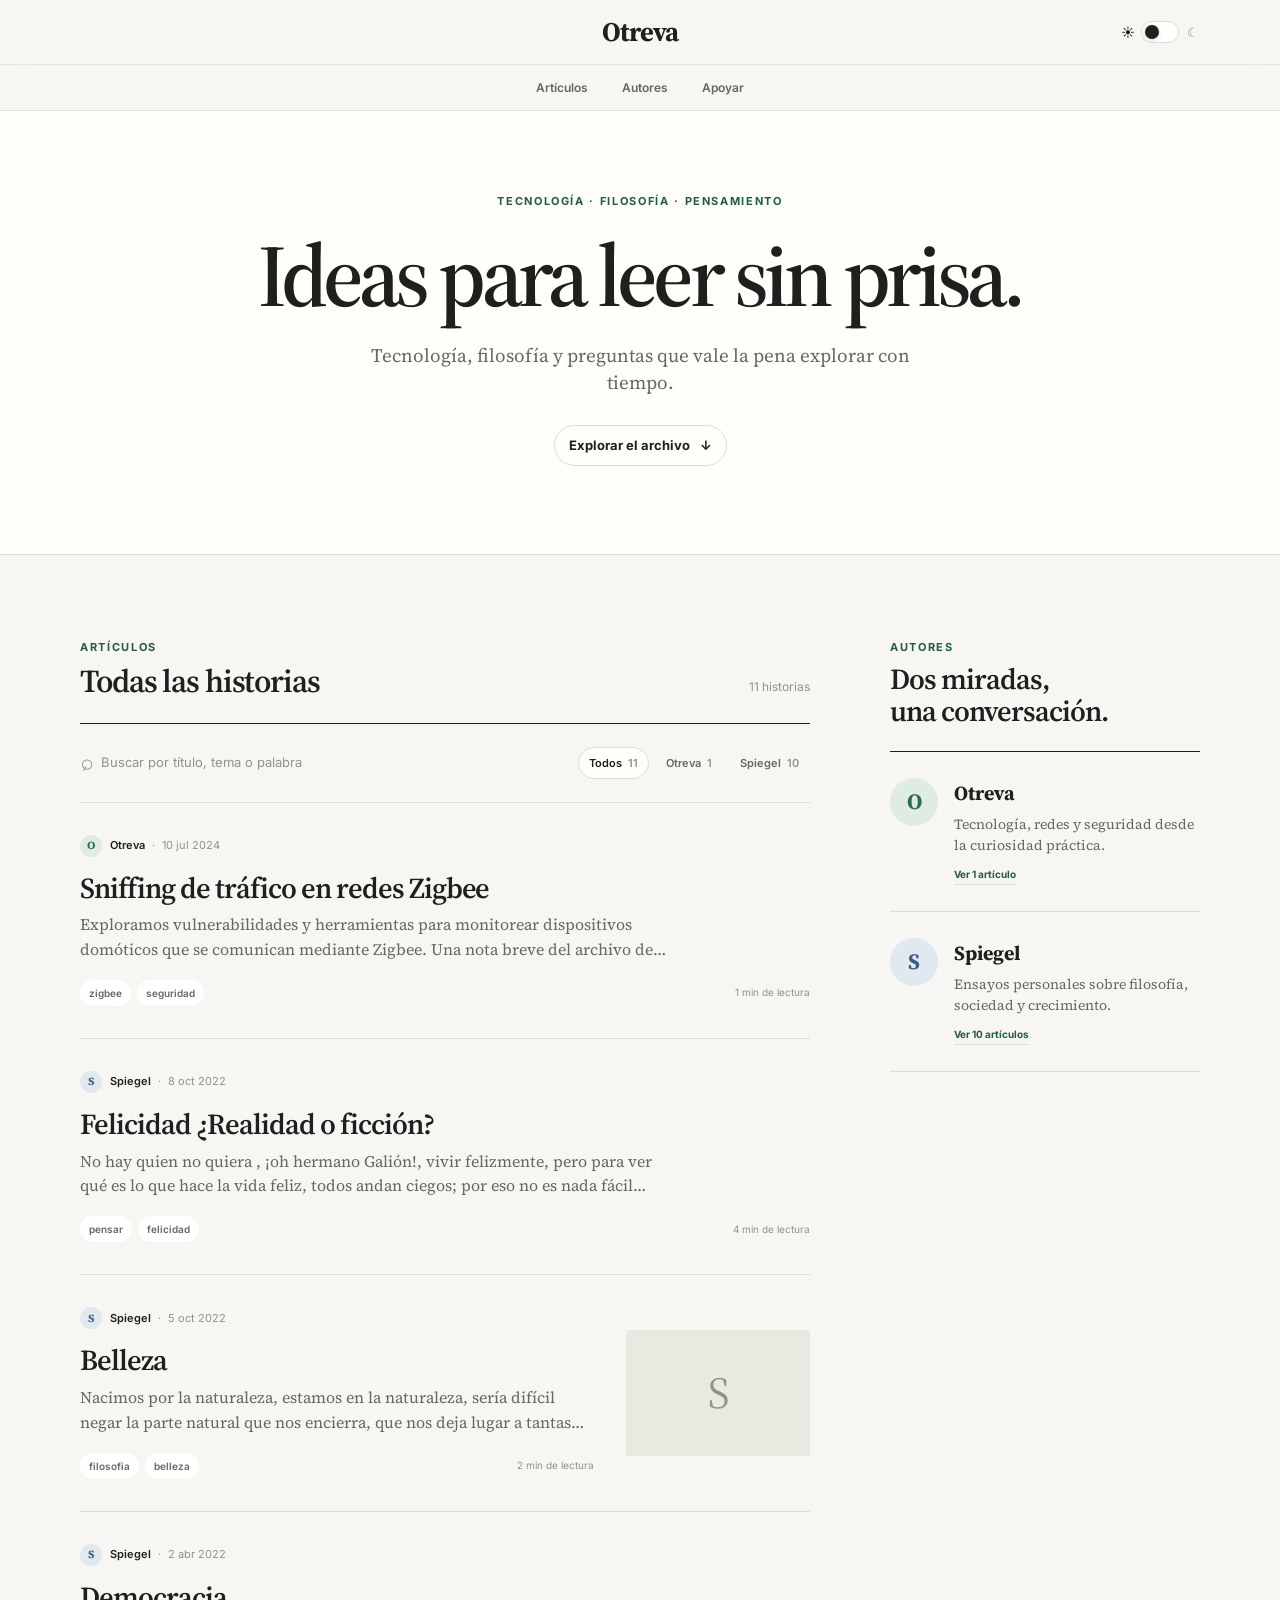
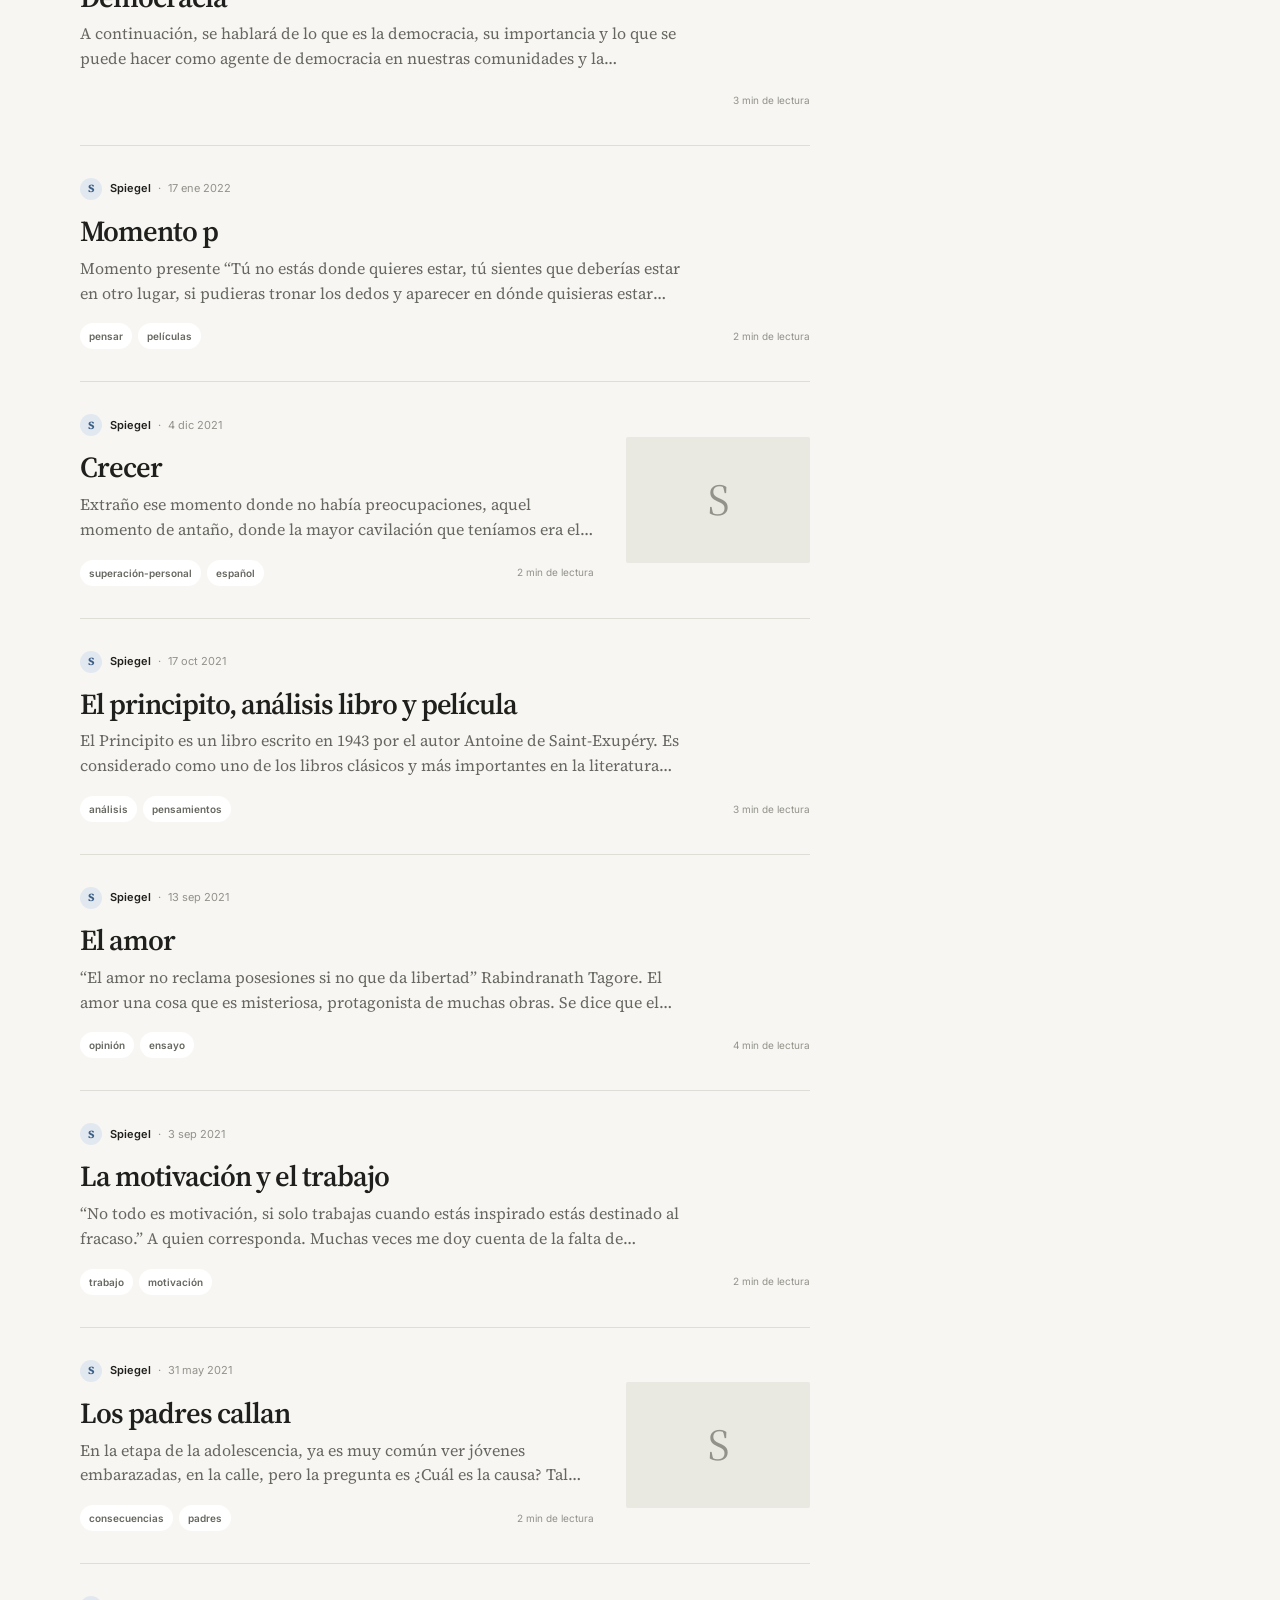
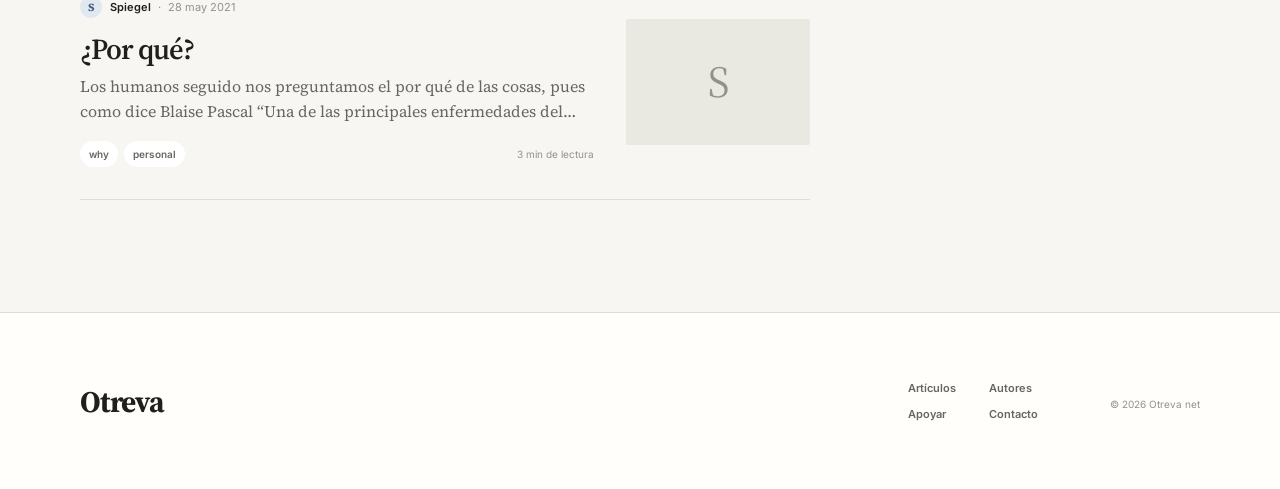
==== commit 7501da1b: "Fix branding and index navigation cache" ====
--- a/index.html
+++ b/index.html
@@ -9,13 +9,12 @@
     <meta property="og:title" content="Otreva — Tecnología, filosofía y pensamiento">
     <meta property="og:description" content="Dos autores. Ideas para leer sin prisa.">
     <meta name="twitter:card" content="summary">
-    <title>Otreva net</title>
+    <title>Otreva</title>
 
     <link rel="preconnect" href="https://fonts.googleapis.com">
     <link rel="preconnect" href="https://fonts.gstatic.com" crossorigin>
     <link href="https://fonts.googleapis.com/css2?family=Inter:wght@400;500;600;700&family=Source+Serif+4:opsz,wght@8..60,400;8..60,600;8..60,700&display=swap" rel="stylesheet">
-    <link rel="icon" href="favicon.svg" type="image/svg+xml">
-    <link rel="stylesheet" href="style.css?v=20260825-4">
+    <link rel="stylesheet" href="style.css?v=20260825-5">
     <script src="app.js?v=20260825-2" defer></script>
 </head>
 <body class="home-page">
@@ -23,9 +22,8 @@
 
     <header class="site-header home-header">
         <div class="header-inner">
-            <a class="brand" href="index.html" aria-label="Otreva, inicio">
-                <span class="brand-mark" aria-hidden="true">O</span>
-                <span class="brand-name">treva</span>
+            <a class="brand" href="index.html?v=20260825-6" aria-label="Otreva, inicio">
+                <span class="brand-name">Otreva</span>
             </a>
 
             <button class="theme-switch" id="theme-toggle" type="button" aria-label="Activar modo oscuro" aria-pressed="false">
@@ -116,7 +114,7 @@
     <footer class="site-footer">
         <div class="footer-inner">
             <div>
-                <a class="footer-brand" href="index.html">Otreva</a>
+                <a class="footer-brand" href="index.html?v=20260825-6">Otreva</a>
             </div>
             <nav aria-label="Enlaces de pie de página">
                 <a href="#archivo">Artículos</a>
--- a/style.css
+++ b/style.css
@@ -153,26 +153,12 @@
 .brand {
     display: inline-flex;
     align-items: center;
-    gap: 10px;
     min-width: max-content;
 }
 
-.brand-mark {
-    width: 36px;
-    height: 36px;
-    display: grid;
-    place-items: center;
-    border-radius: 50%;
-    background: var(--text);
-    color: var(--bg);
-    font-family: var(--serif);
-    font-size: 19px;
-    font-weight: 700;
-}
-
 .brand-name {
     font-family: var(--serif);
-    font-size: 25px;
+    font-size: 27px;
     font-weight: 700;
     letter-spacing: -0.035em;
 }
@@ -310,6 +296,7 @@
 
 /* Hero */
 .hero {
+    overflow: hidden;
     min-height: 430px;
     display: flex;
     align-items: center;
@@ -324,6 +311,8 @@
 }
 
 .hero-copy-block {
+    width: 100%;
+    min-width: 0;
     max-width: 880px;
     margin: 0 auto;
     text-align: center;
